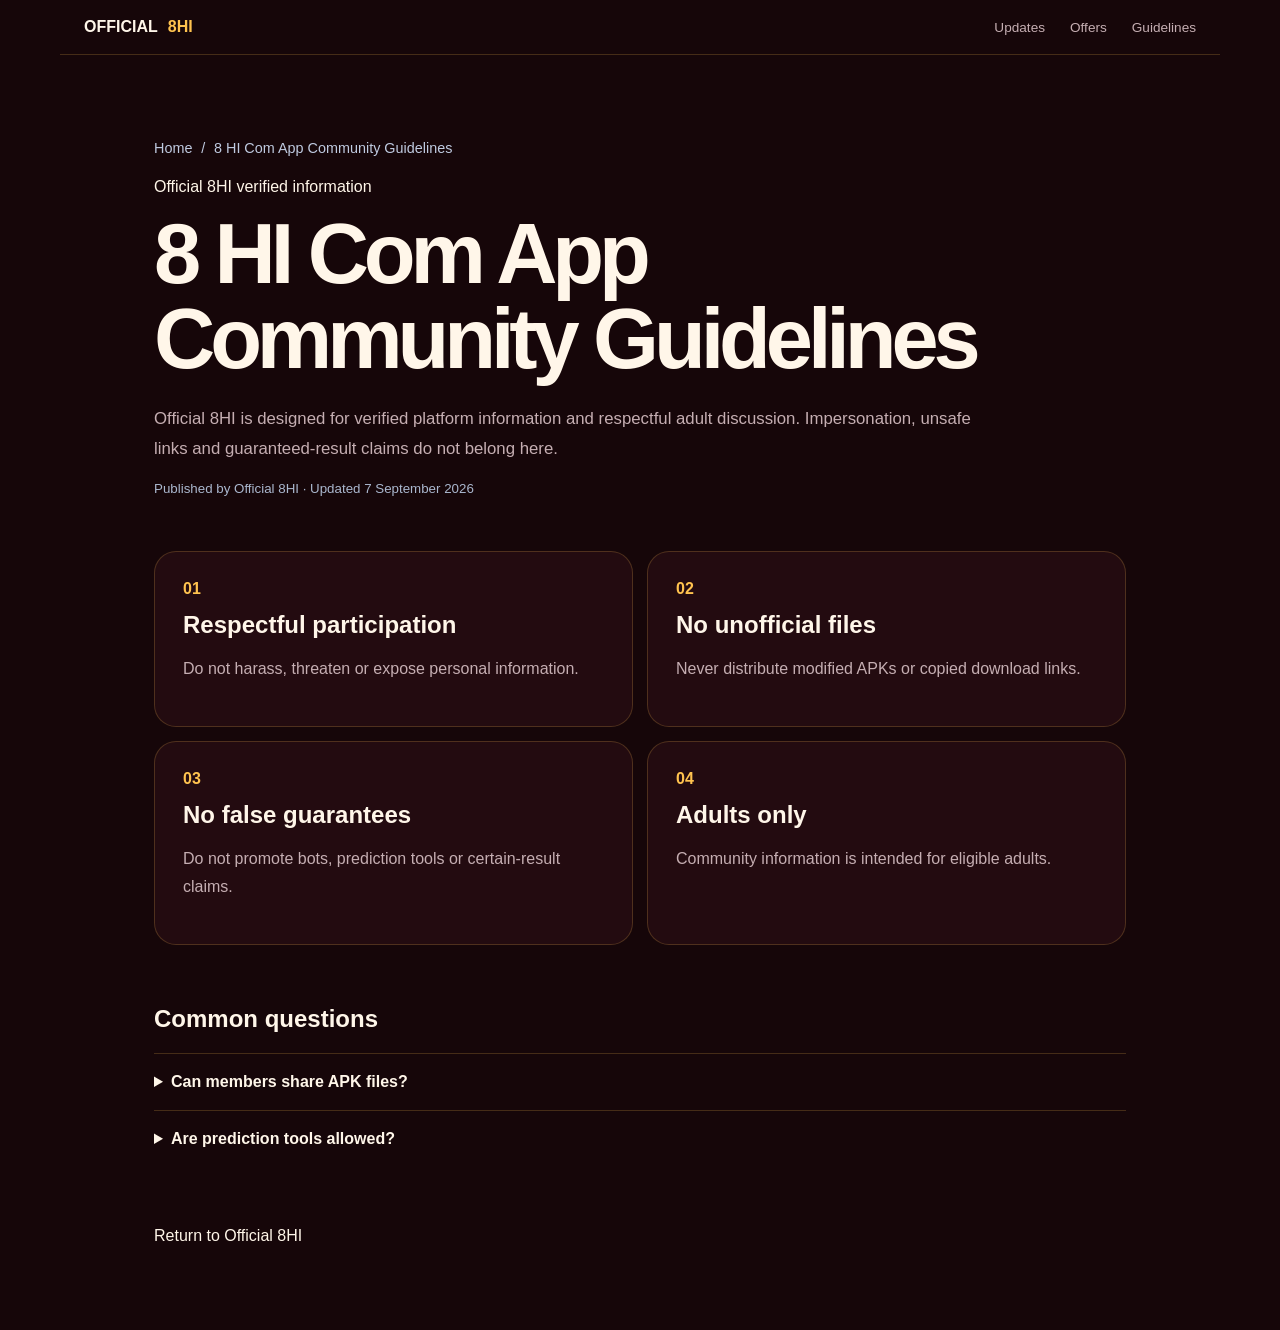
==== community-guidelines/index.html @ 54b08151 "Migrate 8HI site to GitHub Pages with live APK download" ====
<!DOCTYPE html><html lang="en-IN"><head><meta charSet="utf-8"/><meta name="viewport" content="width=device-width, initial-scale=1"/><link rel="stylesheet" href="/_next/static/css/index.CiIoMA8r.css" data-rsc-css-href="/_next/static/css/index.CiIoMA8r.css" data-precedence="vite-rsc/importer-resources"/><link rel="stylesheet" href="/_next/static/css/page.xhKDk1cl.css" data-rsc-css-href="/_next/static/css/page.xhKDk1cl.css" data-precedence="vite-rsc/importer-resources"/><link rel="stylesheet" href="/_next/static/css/Seo.BQ40Nzmg.css" data-rsc-css-href="/_next/static/css/Seo.BQ40Nzmg.css" data-precedence="vite-rsc/importer-resources"/><link rel="modulepreload" fetchPriority="low" href="/_next/static/chunks/index-CrFQhKd0.js"/><script src="/_next/static/chunks/rolldown-runtime-C60lm6uB.js" type="module" async=""></script><script src="/_next/static/chunks/framework-BgSIrAUN.js" type="module" async=""></script><link rel="modulepreload" href="/_next/static/chunks/layout-segment-context-BVbj2iGu.js" crossorigin=""/><script>Object.assign(((self[Symbol.for("vinext.navigationRuntime")]??={bootstrap:{routeManifest:null},functions:{}}).bootstrap.rsc??={rsc:[]}),{params:{"slug":"community-guidelines"},nav:{"pathname":"/community-guidelines","searchParams":[]}})</script><link rel="modulepreload" href="/_next/static/chunks/index-CrFQhKd0.js" />
</head><body><main><script type="application/ld+json">{"@context":"https://schema.org","@graph":[{"@type":"Organization","@id":"https://official8hi.com/#organization","name":"Official 8HI","url":"https://official8hi.com/","logo":{"@type":"ImageObject","url":"https://official8hi.com/icon-512.png"}},{"@type":"WebSite","@id":"https://official8hi.com/#website","name":"Official 8HI","url":"https://official8hi.com/","inLanguage":"en-IN","publisher":{"@id":"https://official8hi.com/#organization"}},{"@type":"WebPage","name":"8 HI Com App Community Guidelines","description":"Read the principles for accurate, respectful and responsible participation around the 8HI community.","url":"https://official8hi.com/community-guidelines","datePublished":"2026-08-31","dateModified":"2026-08-31","isPartOf":{"@id":"https://official8hi.com/#website"}},{"@type":"BreadcrumbList","itemListElement":[{"@type":"ListItem","position":1,"name":"Official 8HI","item":"https://official8hi.com/"},{"@type":"ListItem","position":2,"name":"8 HI Com App Community Guidelines","item":"https://official8hi.com/community-guidelines"}]},{"@type":"FAQPage","mainEntity":[{"@type":"Question","name":"Can members share APK files?","acceptedAnswer":{"@type":"Answer","text":"No. Link only to the official download centre."}},{"@type":"Question","name":"Are prediction tools allowed?","acceptedAnswer":{"@type":"Answer","text":"No claims of guaranteed outcomes are accepted."}}]}]}</script><header><a class="brand" href="/">OFFICIAL <b>8HI</b></a><nav><a href="/updates">Updates</a><a href="/offers">Offers</a><a href="/community-guidelines">Guidelines</a></nav></header><article class="subpage"><nav class="crumb"><a href="/">Home</a><span>/</span><span>8 HI Com App Community Guidelines</span></nav><p class="eyebrow">Official 8HI verified information</p><h1>8 HI Com App Community Guidelines</h1><p class="intro">Official 8HI is designed for verified platform information and respectful adult discussion. Impersonation, unsafe links and guaranteed-result claims do not belong here.</p><small class="updated">Published by Official 8HI · Updated 7 September 2026</small><div class="subgrid"><section><b>0<!-- -->1</b><h2>Respectful participation</h2><p>Do not harass, threaten or expose personal information.</p></section><section><b>0<!-- -->2</b><h2>No unofficial files</h2><p>Never distribute modified APKs or copied download links.</p></section><section><b>0<!-- -->3</b><h2>No false guarantees</h2><p>Do not promote bots, prediction tools or certain-result claims.</p></section><section><b>0<!-- -->4</b><h2>Adults only</h2><p>Community information is intended for eligible adults.</p></section></div><div class="faq"><h2>Common questions</h2><details><summary>Can members share APK files?</summary><p>No. Link only to the official download centre.</p></details><details><summary>Are prediction tools allowed?</summary><p>No claims of guaranteed outcomes are accepted.</p></details></div><a href="/">Return to Official 8HI</a></article></main><!--$--><!--/$--><div hidden=""><!--$--><div hidden=""><title>8 HI Com App Community Guidelines | Official 8HI</title><meta name="description" content="Read the principles for accurate, respectful and responsible participation around the 8HI community."><meta name="robots" content="index, follow"><meta name="googlebot" content="index, follow, max-image-preview:large, max-snippet:-1"><meta property="og:title" content="Official 8HI — Stay Close to 8HI"><meta property="og:description" content="Verified platform news and community information."><meta property="og:url" content="https://official8hi.com"><meta property="og:type" content="website"><meta property="og:locale" content="en_IN"><meta property="og:image" content="https://official8hi.com/og.png"><meta name="twitter:card" content="summary_large_image"><meta name="twitter:title" content="Official 8HI — Stay Close to 8HI"><meta name="twitter:description" content="Verified platform news and community information."><meta name="twitter:image" content="https://official8hi.com/og.png"><link rel="shortcut icon" href="/favicon.ico"><link rel="icon" href="/icon-48.png" type="image/png" sizes="48x48"><link rel="icon" href="/icon.png" type="image/png" sizes="96x96"><link rel="icon" href="/icon-192.png" type="image/png" sizes="192x192"><link rel="icon" href="/favicon.ico" type="image/x-icon" sizes="48x48"><link rel="apple-touch-icon" href="/icon-192.png" type="image/png" sizes="192x192"><link rel="manifest" href="/manifest.webmanifest"><link rel="canonical" href="https://official8hi.com/community-guidelines"></div><!--/$--></div><script type="module" src="/_next/static/chunks/index-CrFQhKd0.js" id="_R_" async=""></script><script>((self[Symbol.for("vinext.navigationRuntime")]??={bootstrap:{routeManifest:null},functions:{}}).bootstrap.rsc??={rsc:[]}).rsc.push("4:I[\"241712b84696\",[],\"Children\",1]\n")</script><script>((self[Symbol.for("vinext.navigationRuntime")]??={bootstrap:{routeManifest:null},functions:{}}).bootstrap.rsc??={rsc:[]}).rsc.push("5:I[\"c97c5256dee9\",[],\"GlobalErrorBoundary\",1]\n")</script><script>((self[Symbol.for("vinext.navigationRuntime")]??={bootstrap:{routeManifest:null},functions:{}}).bootstrap.rsc??={rsc:[]}).rsc.push("6:I[\"4fc9a72db2d4\",[],\"default\",1]\n")</script><script>((self[Symbol.for("vinext.navigationRuntime")]??={bootstrap:{routeManifest:null},functions:{}}).bootstrap.rsc??={rsc:[]}).rsc.push("7:I[\"c97c5256dee9\",[],\"ErrorBoundary\",1]\n")</script><script>((self[Symbol.for("vinext.navigationRuntime")]??={bootstrap:{routeManifest:null},functions:{}}).bootstrap.rsc??={rsc:[]}).rsc.push("8:I[\"fca0cf90f4e2\",[],\"LayoutSegmentProvider\",1]\n")</script><script>((self[Symbol.for("vinext.navigationRuntime")]??={bootstrap:{routeManifest:null},functions:{}}).bootstrap.rsc??={rsc:[]}).rsc.push("9:I[\"241712b84696\",[],\"Slot\",1]\n")</script><script>((self[Symbol.for("vinext.navigationRuntime")]??={bootstrap:{routeManifest:null},functions:{}}).bootstrap.rsc??={rsc:[]}).rsc.push("a:I[\"c97c5256dee9\",[],\"NotFoundBoundary\",1]\n")</script><script>((self[Symbol.for("vinext.navigationRuntime")]??={bootstrap:{routeManifest:null},functions:{}}).bootstrap.rsc??={rsc:[]}).rsc.push("b:I[\"fa878354c746\",[],\"AppRouterScrollTarget\",1]\n")</script><script>((self[Symbol.for("vinext.navigationRuntime")]??={bootstrap:{routeManifest:null},functions:{}}).bootstrap.rsc??={rsc:[]}).rsc.push("c:I[\"c97c5256dee9\",[],\"RedirectBoundary\",1]\n")</script><script>((self[Symbol.for("vinext.navigationRuntime")]??={bootstrap:{routeManifest:null},functions:{}}).bootstrap.rsc??={rsc:[]}).rsc.push("d:\"$Sreact.suspense\"\n")</script><script>((self[Symbol.for("vinext.navigationRuntime")]??={bootstrap:{routeManifest:null},functions:{}}).bootstrap.rsc??={rsc:[]}).rsc.push(":HL[\"/_next/static/css/index.CiIoMA8r.css\",\"style\"     ]\n")</script><script>((self[Symbol.for("vinext.navigationRuntime")]??={bootstrap:{routeManifest:null},functions:{}}).bootstrap.rsc??={rsc:[]}).rsc.push("0:{\"__route\":\"route:/community-guidelines\",\"__interceptionContext\":null,\"__layoutIds\":[\"layout:/\"],\"__rootLayout\":\"/\",\"__sourcePage\":\"/[slug]/page\",\"__vinext_streaming_metadata_body:route:/community-guidelines\":\"$L1\",\"__vinext_streaming_metadata_outlet:route:/community-guidelines\":\"$L2\",\"page:/community-guidelines\":\"$L3\",\"layout:/\":[[[[\"$\",\"link\",\"css:/_next/static/css/index.CiIoMA8r.css\",{\"rel\":\"stylesheet\",\"precedence\":\"vite-rsc/importer-resources\",\"href\":\"/_next/static/css/index.CiIoMA8r.css\",\"data-rsc-css-href\":\"/_next/static/css/index.CiIoMA8r.css\"}],\"$undefined\"],[\"$\",\"html\",null,{\"lang\":\"en-IN\",\"children\":[\"$\",\"body\",null,{\"children\":[\"$\",\"$L4\",null,{}]}]}]],null],\"route:/community-guidelines\":[[[\"$\",\"meta\",null,{\"charSet\":\"utf-8\"}],null,[[\"$\",\"meta\",\"0\",{\"name\":\"viewport\",\"content\":\"width=device-width, initial-scale=1\"}]]],[\"$\",\"$L5\",null,{\"fallback\":\"$6\",\"children\":[\"$\",\"$L7\",null,{\"fallback\":\"$6\",\"children\":[\"$\",\"$L8\",null,{\"providerId\":\"layout:/\",\"segmentMap\":{\"children\":[\"community-guidelines\"]},\"children\":[\"$\",\"$L9\",null,{\"id\":\"layout:/\",\"parallelSlots\":\"$undefined\",\"children\":[\"$\",\"$La\",null,{\"resetKey\":\"slug|community-guidelines|d\",\"fallback\":[\"$\",\"main\",null,{\"className\":\"subpage\",\"children\":[[\"$\",\"p\",null,{\"className\":\"eyebrow\",\"children\":\"404\"}],[\"$\",\"h1\",null,{\"children\":\"Notice not found\"}],[\"$\",\"p\",null,{\"className\":\"intro\",\"children\":\"This address is not part of the verified Official 8HI information desk.\"}],[\"$\",\"a\",null,{\"href\":\"/\",\"children\":\"Return to Official 8HI\"}]]}],\"children\":[\"$\",\"$La\",null,{\"resetKey\":\"[\\\"slug|community-guidelines|d\\\"]\",\"fallback\":[\"$\",\"main\",null,{\"className\":\"subpage\",\"children\":[[\"$\",\"p\",null,{\"className\":\"eyebrow\",\"children\":\"404\"}],[\"$\",\"h1\",null,{\"children\":\"Notice not found\"}],[\"$\",\"p\",null,{\"className\":\"intro\",\"children\":\"This address is not part of the verified Official 8HI information desk.\"}],[\"$\",\"a\",null,{\"href\":\"/\",\"children\":\"Return to Official 8HI\"}]]}],\"children\":[\"$\",\"$Lb\",null,{\"children\":[\"$\",\"$Lc\",null,{\"children\":[[\"$\",\"$L8\",null,{\"providerId\":\"page:/community-guidelines\",\"segmentMap\":{\"children\":[\"__PAGE__\"]},\"children\":[\"$\",\"$L9\",null,{\"id\":\"page:/community-guidelines\"}]}],[\"$\",\"$d\",null,{\"fallback\":null,\"children\":[\"$\",\"$L9\",null,{\"id\":\"__vinext_streaming_metadata_outlet:route:/community-guidelines\"}]}]]}]}]}]}]}]}]}]}],null,[\"$\",\"div\",null,{\"hidden\":true,\"children\":[\"$\",\"$d\",null,{\"fallback\":null,\"children\":[\"$\",\"$L9\",null,{\"id\":\"__vinext_streaming_metadata_body:route:/community-guidelines\"}]}]}]],\"__layoutFlags\":{\"layout:/\":\"s\"},\"__artifactCompatibility\":{\"schemaVersion\":1,\"graphVersion\":\"app-route-graph:c75e66a7605490d9\",\"deploymentVersion\":\"f76f2bc6-9877-46dc-8e37-2fa02116fa66\",\"appElementsSchemaVersion\":1,\"rscPayloadSchemaVersion\":1,\"rootBoundaryId\":\"/\",\"renderEpoch\":null},\"__renderObservation\":{\"schemaVersion\":1,\"output\":{\"kind\":\"app-rsc\",\"mountedSlotsFingerprint\":null,\"renderEpoch\":null,\"rootBoundaryId\":\"/\",\"routeId\":\"route:/community-guidelines\"},\"completeness\":\"partial\",\"boundaryOutcome\":{\"kind\":\"unknown\"},\"requestApis\":[{\"kind\":\"connection\",\"status\":\"unknown\"},{\"kind\":\"cookies\",\"status\":\"unknown\"},{\"kind\":\"draftMode\",\"status\":\"unknown\"},{\"kind\":\"headers\",\"status\":\"unknown\"},{\"kind\":\"params\",\"status\":\"observed\"},{\"kind\":\"searchParams\",\"status\":\"unknown\"}],\"dynamicFetches\":[],\"cacheTags\":[\"/community-guidelines\",\"_N_T_/[slug]/layout\",\"_N_T_/[slug]/page\",\"_N_T_/community-guidelines\",\"_N_T_/layout\"],\"pathTags\":[\"/community-guidelines\"],\"cacheability\":\"unknown\",\"downgrade\":{\"target\":\"freshRender\",\"reasons\":[{\"code\":\"CP_DOWNGRADE_CACHEABILITY_UNKNOWN\",\"target\":\"freshRender\"},{\"code\":\"CP_DOWNGRADE_INCOMPLETE_OBSERVATION\",\"completeness\":\"partial\",\"target\":\"freshRender\"},{\"code\":\"CP_DOWNGRADE_UNKNOWN_REQUEST_API\",\"requestApi\":\"connection\",\"target\":\"freshRender\"},{\"code\":\"CP_DOWNGRADE_UNKNOWN_REQUEST_API\",\"requestApi\":\"cookies\",\"target\":\"freshRender\"},{\"code\":\"CP_DOWNGRADE_UNKNOWN_REQUEST_API\",\"requestApi\":\"draftMode\",\"target\":\"freshRender\"},{\"code\":\"CP_DOWNGRADE_UNKNOWN_REQUEST_API\",\"requestApi\":\"headers\",\"target\":\"freshRender\"},{\"code\":\"CP_DOWNGRADE_PUBLIC_REQUEST_API\",\"requestApi\":\"params\",\"target\":\"publicVariant\"},{\"code\":\"CP_DOWNGRADE_UNKNOWN_REQUEST_API\",\"requestApi\":\"searchParams\",\"target\":\"freshRender\"}],\"fallback\":{\"kind\":\"breakerFallback\",\"code\":\"CP_PRIVATE_DYNAMIC_DOWNGRADE\",\"mode\":\"renderFresh\",\"scope\":\"affectedOutput\",\"fields\":{\"reasonCodes\":[\"CP_DOWNGRADE_CACHEABILITY_UNKNOWN\",\"CP_DOWNGRADE_INCOMPLETE_OBSERVATION\",\"CP_DOWNGRADE_UNKNOWN_REQUEST_API\",\"CP_DOWNGRADE_UNKNOWN_REQUEST_API\",\"CP_DOWNGRADE_UNKNOWN_REQUEST_API\",\"CP_DOWNGRADE_UNKNOWN_REQUEST_API\",\"CP_DOWNGRADE_PUBLIC_REQUEST_API\",\"CP_DOWNGRADE_UNKNOWN_REQUEST_API\"],\"target\":\"freshRender\"}},\"isPublicCacheCandidate\":false}}}\n")</script><script>((self[Symbol.for("vinext.navigationRuntime")]??={bootstrap:{routeManifest:null},functions:{}}).bootstrap.rsc??={rsc:[]}).rsc.push("e:T5f2,")</script><script>((self[Symbol.for("vinext.navigationRuntime")]??={bootstrap:{routeManifest:null},functions:{}}).bootstrap.rsc??={rsc:[]}).rsc.push("\u003ctitle\u003e8 HI Com App Community Guidelines | Official 8HI\u003c/title\u003e\u003cmeta name=\"description\" content=\"Read the principles for accurate, respectful and responsible participation around the 8HI community.\"\u003e\u003cmeta name=\"robots\" content=\"index, follow\"\u003e\u003cmeta name=\"googlebot\" content=\"index, follow, max-image-preview:large, max-snippet:-1\"\u003e\u003cmeta property=\"og:title\" content=\"Official 8HI — Stay Close to 8HI\"\u003e\u003cmeta property=\"og:description\" content=\"Verified platform news and community information.\"\u003e\u003cmeta property=\"og:url\" content=\"https://official8hi.com\"\u003e\u003cmeta property=\"og:type\" content=\"website\"\u003e\u003cmeta property=\"og:locale\" content=\"en_IN\"\u003e\u003cmeta property=\"og:image\" content=\"https://official8hi.com/og.png\"\u003e\u003cmeta name=\"twitter:card\" content=\"summary_large_image\"\u003e\u003cmeta name=\"twitter:title\" content=\"Official 8HI — Stay Close to 8HI\"\u003e\u003cmeta name=\"twitter:description\" content=\"Verified platform news and community information.\"\u003e\u003cmeta name=\"twitter:image\" content=\"https://official8hi.com/og.png\"\u003e\u003clink rel=\"shortcut icon\" href=\"/favicon.ico\"\u003e\u003clink rel=\"icon\" href=\"/icon-48.png\" type=\"image/png\" sizes=\"48x48\"\u003e\u003clink rel=\"icon\" href=\"/icon.png\" type=\"image/png\" sizes=\"96x96\"\u003e\u003clink rel=\"icon\" href=\"/icon-192.png\" type=\"image/png\" sizes=\"192x192\"\u003e\u003clink rel=\"icon\" href=\"/favicon.ico\" type=\"image/x-icon\" sizes=\"48x48\"\u003e\u003clink rel=\"apple-touch-icon\" href=\"/icon-192.png\" type=\"image/png\" sizes=\"192x192\"\u003e\u003clink rel=\"manifest\" href=\"/manifest.webmanifest\"\u003e\u003clink rel=\"canonical\" href=\"https://official8hi.com/community-guidelines\"\u003e")</script><script>((self[Symbol.for("vinext.navigationRuntime")]??={bootstrap:{routeManifest:null},functions:{}}).bootstrap.rsc??={rsc:[]}).rsc.push("1:[\"$\",\"div\",null,{\"hidden\":true,\"dangerouslySetInnerHTML\":{\"__html\":\"$e\"}}]\n")</script><script>((self[Symbol.for("vinext.navigationRuntime")]??={bootstrap:{routeManifest:null},functions:{}}).bootstrap.rsc??={rsc:[]}).rsc.push("2:null\n")</script><script>((self[Symbol.for("vinext.navigationRuntime")]??={bootstrap:{routeManifest:null},functions:{}}).bootstrap.rsc??={rsc:[]}).rsc.push(":HL[\"/_next/static/css/page.xhKDk1cl.css\",\"style\"     ]\n")</script><script>((self[Symbol.for("vinext.navigationRuntime")]??={bootstrap:{routeManifest:null},functions:{}}).bootstrap.rsc??={rsc:[]}).rsc.push(":HL[\"/_next/static/css/Seo.BQ40Nzmg.css\",\"style\"     ]\n")</script><script>((self[Symbol.for("vinext.navigationRuntime")]??={bootstrap:{routeManifest:null},functions:{}}).bootstrap.rsc??={rsc:[]}).rsc.push("3:[[[\"$\",\"link\",\"css:/_next/static/css/page.xhKDk1cl.css\",{\"rel\":\"stylesheet\",\"precedence\":\"vite-rsc/importer-resources\",\"href\":\"/_next/static/css/page.xhKDk1cl.css\",\"data-rsc-css-href\":\"/_next/static/css/page.xhKDk1cl.css\"}],[\"$\",\"link\",\"css:/_next/static/css/Seo.BQ40Nzmg.css\",{\"rel\":\"stylesheet\",\"precedence\":\"vite-rsc/importer-resources\",\"href\":\"/_next/static/css/Seo.BQ40Nzmg.css\",\"data-rsc-css-href\":\"/_next/static/css/Seo.BQ40Nzmg.css\"}],\"$undefined\"],\"$Lf\"]\n")</script><script>((self[Symbol.for("vinext.navigationRuntime")]??={bootstrap:{routeManifest:null},functions:{}}).bootstrap.rsc??={rsc:[]}).rsc.push("10:T571,")</script><script>((self[Symbol.for("vinext.navigationRuntime")]??={bootstrap:{routeManifest:null},functions:{}}).bootstrap.rsc??={rsc:[]}).rsc.push("{\"@context\":\"https://schema.org\",\"@graph\":[{\"@type\":\"Organization\",\"@id\":\"https://official8hi.com/#organization\",\"name\":\"Official 8HI\",\"url\":\"https://official8hi.com/\",\"logo\":{\"@type\":\"ImageObject\",\"url\":\"https://official8hi.com/icon-512.png\"}},{\"@type\":\"WebSite\",\"@id\":\"https://official8hi.com/#website\",\"name\":\"Official 8HI\",\"url\":\"https://official8hi.com/\",\"inLanguage\":\"en-IN\",\"publisher\":{\"@id\":\"https://official8hi.com/#organization\"}},{\"@type\":\"WebPage\",\"name\":\"8 HI Com App Community Guidelines\",\"description\":\"Read the principles for accurate, respectful and responsible participation around the 8HI community.\",\"url\":\"https://official8hi.com/community-guidelines\",\"datePublished\":\"2026-08-31\",\"dateModified\":\"2026-08-31\",\"isPartOf\":{\"@id\":\"https://official8hi.com/#website\"}},{\"@type\":\"BreadcrumbList\",\"itemListElement\":[{\"@type\":\"ListItem\",\"position\":1,\"name\":\"Official 8HI\",\"item\":\"https://official8hi.com/\"},{\"@type\":\"ListItem\",\"position\":2,\"name\":\"8 HI Com App Community Guidelines\",\"item\":\"https://official8hi.com/community-guidelines\"}]},{\"@type\":\"FAQPage\",\"mainEntity\":[{\"@type\":\"Question\",\"name\":\"Can members share APK files?\",\"acceptedAnswer\":{\"@type\":\"Answer\",\"text\":\"No. Link only to the official download centre.\"}},{\"")</script><script>((self[Symbol.for("vinext.navigationRuntime")]??={bootstrap:{routeManifest:null},functions:{}}).bootstrap.rsc??={rsc:[]}).rsc.push("@type\":\"Question\",\"name\":\"Are prediction tools allowed?\",\"acceptedAnswer\":{\"@type\":\"Answer\",\"text\":\"No claims of guaranteed outcomes are accepted.\"}}]}]}")</script><script>((self[Symbol.for("vinext.navigationRuntime")]??={bootstrap:{routeManifest:null},functions:{}}).bootstrap.rsc??={rsc:[]}).rsc.push("f:[\"$\",\"main\",null,{\"children\":[[[[\"$\",\"link\",\"css:/_next/static/css/Seo.BQ40Nzmg.css\",{\"rel\":\"stylesheet\",\"precedence\":\"vite-rsc/importer-resources\",\"href\":\"/_next/static/css/Seo.BQ40Nzmg.css\",\"data-rsc-css-href\":\"/_next/static/css/Seo.BQ40Nzmg.css\"}],\"$undefined\"],[\"$\",\"script\",null,{\"type\":\"application/ld+json\",\"dangerouslySetInnerHTML\":{\"__html\":\"$10\"}}]],[\"$\",\"header\",null,{\"children\":[[\"$\",\"a\",null,{\"className\":\"brand\",\"href\":\"/\",\"children\":[\"OFFICIAL \",[\"$\",\"b\",null,{\"children\":\"8HI\"}]]}],[\"$\",\"nav\",null,{\"children\":[[\"$\",\"a\",null,{\"href\":\"/updates\",\"children\":\"Updates\"}],[\"$\",\"a\",null,{\"href\":\"/offers\",\"children\":\"Offers\"}],[\"$\",\"a\",null,{\"href\":\"/community-guidelines\",\"children\":\"Guidelines\"}]]}]]}],[\"$\",\"article\",null,{\"className\":\"subpage\",\"children\":[[\"$\",\"nav\",null,{\"className\":\"crumb\",\"children\":[[\"$\",\"a\",null,{\"href\":\"/\",\"children\":\"Home\"}],[\"$\",\"span\",null,{\"children\":\"/\"}],[\"$\",\"span\",null,{\"children\":\"8 HI Com App Community Guidelines\"}]]}],[\"$\",\"p\",null,{\"className\":\"eyebrow\",\"children\":\"Official 8HI verified information\"}],[\"$\",\"h1\",null,{\"children\":\"8 HI Com App Community Guidelines\"}],[\"$\",\"p\",null,{\"className\":\"intro\",\"children\":\"Official 8HI is designed for verified platform information and respectful adult discussion. Impersonation, unsafe links and guaranteed-result claims do not belong here.\"}],[\"$\",\"small\",null,{\"className\":\"updated\",\"children\":\"Published by Official 8HI · Updated 7 September 2026\"}],[\"$\",\"div\",null,{\"className\":\"subgrid\",\"children\":[[\"$\",\"section\",\"Respectful participation\",{\"children\":[[\"$\",\"b\",null,{\"children\":[\"0\",1]}],[\"$\",\"h2\",null,{\"children\":\"Respectful participation\"}],[\"$\",\"p\",null,{\"children\":\"Do not harass, threaten or expose personal information.\"}]]}],[\"$\",\"section\",\"No unofficial files\",{\"children\":[[\"$\",\"b\",null,{\"children\":[\"0\",2]}],[\"$\",\"h2\",null,{\"children\":\"No unofficial files\"}],[\"$\",\"p\",null,{\"children\":\"Never distribute modified APKs or copied download links.\"}]]}],[\"$\",\"section\",\"No false guarantees\",{\"children\":[[\"$\",\"b\",null,{\"children\":[\"0\",3]}],[\"$\",\"h2\",null,{\"children\":\"No false guarantees\"}],[\"$\",\"p\",null,{\"children\":\"Do not promote bots, prediction tools or certain-result claims.\"}]]}],[\"$\",\"section\",\"Adults only\",{\"children\":[[\"$\",\"b\",null,{\"children\":[\"0\",4]}],[\"$\",\"h2\",null,{\"children\":\"Adults only\"}],[\"$\",\"p\",null,{\"children\":\"Community information is intended for eligible adults.\"}]]}]]}],[\"$\",\"div\",null,{\"className\":\"faq\",\"children\":[[\"$\",\"h2\",null,{\"children\":\"Common questions\"}],[[\"$\",\"details\",\"Can members share APK files?\",{\"children\":[[\"$\",\"summary\",null,{\"children\":\"Can members share APK files?\"}],\"$L11\"]}],\"$L12\"]]}],\"$L13\"]}]]}]\n")</script><script>((self[Symbol.for("vinext.navigationRuntime")]??={bootstrap:{routeManifest:null},functions:{}}).bootstrap.rsc??={rsc:[]}).rsc.push("11:[\"$\",\"p\",null,{\"children\":\"No. Link only to the official download centre.\"}]\n")</script><script>((self[Symbol.for("vinext.navigationRuntime")]??={bootstrap:{routeManifest:null},functions:{}}).bootstrap.rsc??={rsc:[]}).rsc.push("12:[\"$\",\"details\",\"Are prediction tools allowed?\",{\"children\":[[\"$\",\"summary\",null,{\"children\":\"Are prediction tools allowed?\"}],[\"$\",\"p\",null,{\"children\":\"No claims of guaranteed outcomes are accepted.\"}]]}]\n")</script><script>((self[Symbol.for("vinext.navigationRuntime")]??={bootstrap:{routeManifest:null},functions:{}}).bootstrap.rsc??={rsc:[]}).rsc.push("13:[\"$\",\"a\",null,{\"href\":\"/\",\"children\":\"Return to Official 8HI\"}]\n")</script><script>Object.assign(((self[Symbol.for("vinext.navigationRuntime")]??={bootstrap:{routeManifest:null},functions:{}}).bootstrap.rsc??={rsc:[]}),{"initialCacheKind":"static"});((self[Symbol.for("vinext.navigationRuntime")]??={bootstrap:{routeManifest:null},functions:{}}).bootstrap.rsc??={rsc:[]}).done=true</script><script src="/download-ready.js" defer></script></body></html>
---- _next/static/css/index.CiIoMA8r.css ----
:root{--bg:#160609;--card:#230b10;--gold:#ffc34f;--text:#fff6e9;--muted:#c5aeb2;--line:#ffc34f33}*{box-sizing:border-box}html{scroll-behavior:smooth}body{background:var(--bg);color:var(--text);margin:0;font-family:Arial,sans-serif}a{color:inherit;text-decoration:none}header{border-bottom:1px solid var(--line);justify-content:space-between;align-items:center;max-width:1160px;margin:auto;padding:18px 24px;display:flex}.brand{align-items:center;gap:10px;font-weight:900;display:flex}.brand b,.hero p,.club>p{color:var(--gold)}nav{color:var(--muted);gap:25px;font-size:.85rem;display:flex}.hero{grid-template-columns:1fr .82fr;align-items:center;max-width:1160px;min-height:670px;margin:auto;padding:65px 24px;display:grid}.hero p,.club>p{letter-spacing:.16em;font-size:.72rem;font-weight:900}.hero h1{letter-spacing:-.07em;margin:10px 0 0;font-size:clamp(4rem,8vw,7.5rem);line-height:.9}.hero h1 span{color:var(--gold)}.hero h2{color:var(--muted);margin:22px 0 34px;font-size:1.2rem}.hero>div>a{background:var(--gold);color:#2a0a05;border-radius:999px;padding:14px 21px;font-weight:900;display:inline-flex}.hero img{border:1px solid var(--line);border-radius:35% 65% 55% 45%;width:100%;height:auto;box-shadow:0 35px 80px #090203}.updates{grid-template-columns:repeat(3,1fr);gap:14px;max-width:1120px;margin:auto;padding:60px 24px;display:grid}.updates>div{border:1px solid var(--line);background:var(--card);border-radius:24px;padding:30px}.updates small{color:var(--gold);letter-spacing:.12em}.updates strong{margin:15px 0;font-size:1.7rem;display:block}.updates p,.club span{color:var(--muted);line-height:1.65}.updates a{color:var(--gold);font-size:.8rem;font-weight:800}.club{max-width:1120px;margin:auto;padding:90px 24px}.club h2{letter-spacing:-.05em;max-width:700px;margin:10px 0 35px;font-size:clamp(2.4rem,5vw,4rem)}.club>div{grid-template-columns:repeat(3,1fr);gap:14px;display:grid}.club article{border-top:1px solid var(--line);padding:26px}.club b{color:var(--gold)}footer{border-top:1px solid var(--line);color:#a58f93;flex-wrap:wrap;justify-content:center;gap:24px;padding:32px;font-size:.78rem;display:flex}@media (max-width:720px){body{padding-bottom:72px}header{padding:12px 16px}header nav{z-index:10;border:1px solid var(--line);background:#160609f2;border-radius:16px;justify-content:space-around;padding:14px;position:fixed;bottom:8px;left:10px;right:10px}.hero{text-align:center;grid-template-columns:1fr;min-height:auto;padding:55px 18px}.hero h1{font-size:4rem}.hero img{margin-top:45px}.updates,.club>div{grid-template-columns:1fr}.updates,.club{padding:60px 18px}}
---- _next/static/css/page.xhKDk1cl.css ----
.subpage{max-width:1020px;margin:auto;padding:85px 24px}.subpage h1{letter-spacing:-.06em;max-width:880px;margin:12px 0 22px;font-size:clamp(3rem,7vw,5.3rem);line-height:1}.subpage>.intro{max-width:820px;color:var(--muted);font-size:1.05rem;line-height:1.8}.subgrid{grid-template-columns:1fr 1fr;gap:14px;margin:55px 0;display:grid}.subgrid section{border:1px solid var(--line);background:var(--card);border-radius:22px;padding:28px}.subgrid b{color:var(--gold)}.subgrid h2{margin:13px 0 9px}.subgrid p,.faq p{color:var(--muted);line-height:1.7}.faq{margin:60px 0}.faq details{border-top:1px solid var(--line);padding:19px 0}.faq summary{cursor:pointer;font-weight:800}@media (max-width:720px){.subpage{padding:55px 18px}.subpage h1{font-size:3rem}.subgrid{grid-template-columns:1fr}}
---- _next/static/css/Seo.BQ40Nzmg.css ----
.crumb{color:#bfcae0;flex-wrap:wrap;align-items:center;gap:.55rem;margin:0 0 1.4rem;font-size:.9rem;display:flex}.crumb a{color:inherit}.updated{color:#aab7ce;margin:1rem 0 2rem;display:block}:is(a:focus-visible,summary:focus-visible){outline-offset:4px;outline:3px solid #efbd45}
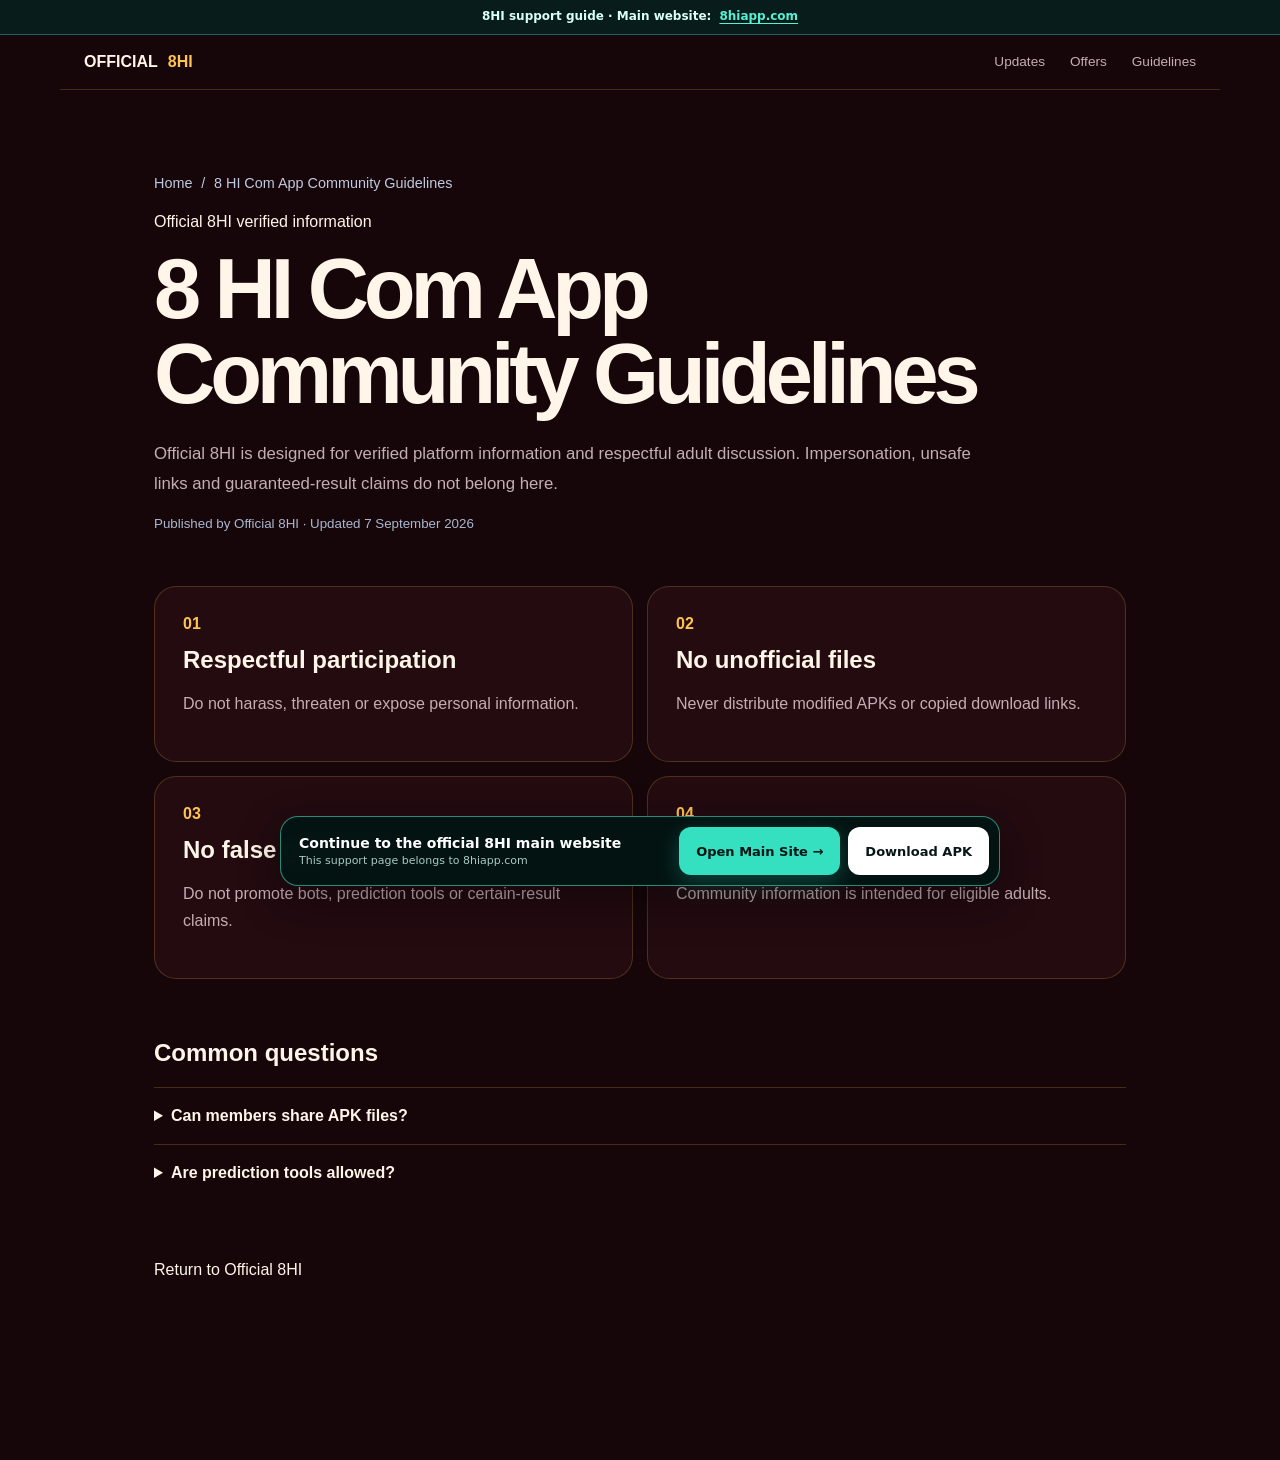
==== commit 3788b7af: "Add clear mobile navigation to main site" ====
--- a/community-guidelines/index.html
+++ b/community-guidelines/index.html
@@ -1,2 +1,2 @@
 <!DOCTYPE html><html lang="en-IN"><head><meta charSet="utf-8"/><meta name="viewport" content="width=device-width, initial-scale=1"/><link rel="stylesheet" href="/_next/static/css/index.CiIoMA8r.css" data-rsc-css-href="/_next/static/css/index.CiIoMA8r.css" data-precedence="vite-rsc/importer-resources"/><link rel="stylesheet" href="/_next/static/css/page.xhKDk1cl.css" data-rsc-css-href="/_next/static/css/page.xhKDk1cl.css" data-precedence="vite-rsc/importer-resources"/><link rel="stylesheet" href="/_next/static/css/Seo.BQ40Nzmg.css" data-rsc-css-href="/_next/static/css/Seo.BQ40Nzmg.css" data-precedence="vite-rsc/importer-resources"/><link rel="modulepreload" fetchPriority="low" href="/_next/static/chunks/index-CrFQhKd0.js"/><script src="/_next/static/chunks/rolldown-runtime-C60lm6uB.js" type="module" async=""></script><script src="/_next/static/chunks/framework-BgSIrAUN.js" type="module" async=""></script><link rel="modulepreload" href="/_next/static/chunks/layout-segment-context-BVbj2iGu.js" crossorigin=""/><script>Object.assign(((self[Symbol.for("vinext.navigationRuntime")]??={bootstrap:{routeManifest:null},functions:{}}).bootstrap.rsc??={rsc:[]}),{params:{"slug":"community-guidelines"},nav:{"pathname":"/community-guidelines","searchParams":[]}})</script><link rel="modulepreload" href="/_next/static/chunks/index-CrFQhKd0.js" />
-</head><body><main><script type="application/ld+json">{"@context":"https://schema.org","@graph":[{"@type":"Organization","@id":"https://official8hi.com/#organization","name":"Official 8HI","url":"https://official8hi.com/","logo":{"@type":"ImageObject","url":"https://official8hi.com/icon-512.png"}},{"@type":"WebSite","@id":"https://official8hi.com/#website","name":"Official 8HI","url":"https://official8hi.com/","inLanguage":"en-IN","publisher":{"@id":"https://official8hi.com/#organization"}},{"@type":"WebPage","name":"8 HI Com App Community Guidelines","description":"Read the principles for accurate, respectful and responsible participation around the 8HI community.","url":"https://official8hi.com/community-guidelines","datePublished":"2026-08-31","dateModified":"2026-08-31","isPartOf":{"@id":"https://official8hi.com/#website"}},{"@type":"BreadcrumbList","itemListElement":[{"@type":"ListItem","position":1,"name":"Official 8HI","item":"https://official8hi.com/"},{"@type":"ListItem","position":2,"name":"8 HI Com App Community Guidelines","item":"https://official8hi.com/community-guidelines"}]},{"@type":"FAQPage","mainEntity":[{"@type":"Question","name":"Can members share APK files?","acceptedAnswer":{"@type":"Answer","text":"No. Link only to the official download centre."}},{"@type":"Question","name":"Are prediction tools allowed?","acceptedAnswer":{"@type":"Answer","text":"No claims of guaranteed outcomes are accepted."}}]}]}</script><header><a class="brand" href="/">OFFICIAL <b>8HI</b></a><nav><a href="/updates">Updates</a><a href="/offers">Offers</a><a href="/community-guidelines">Guidelines</a></nav></header><article class="subpage"><nav class="crumb"><a href="/">Home</a><span>/</span><span>8 HI Com App Community Guidelines</span></nav><p class="eyebrow">Official 8HI verified information</p><h1>8 HI Com App Community Guidelines</h1><p class="intro">Official 8HI is designed for verified platform information and respectful adult discussion. Impersonation, unsafe links and guaranteed-result claims do not belong here.</p><small class="updated">Published by Official 8HI · Updated 7 September 2026</small><div class="subgrid"><section><b>0<!-- -->1</b><h2>Respectful participation</h2><p>Do not harass, threaten or expose personal information.</p></section><section><b>0<!-- -->2</b><h2>No unofficial files</h2><p>Never distribute modified APKs or copied download links.</p></section><section><b>0<!-- -->3</b><h2>No false guarantees</h2><p>Do not promote bots, prediction tools or certain-result claims.</p></section><section><b>0<!-- -->4</b><h2>Adults only</h2><p>Community information is intended for eligible adults.</p></section></div><div class="faq"><h2>Common questions</h2><details><summary>Can members share APK files?</summary><p>No. Link only to the official download centre.</p></details><details><summary>Are prediction tools allowed?</summary><p>No claims of guaranteed outcomes are accepted.</p></details></div><a href="/">Return to Official 8HI</a></article></main><!--$--><!--/$--><div hidden=""><!--$--><div hidden=""><title>8 HI Com App Community Guidelines | Official 8HI</title><meta name="description" content="Read the principles for accurate, respectful and responsible participation around the 8HI community."><meta name="robots" content="index, follow"><meta name="googlebot" content="index, follow, max-image-preview:large, max-snippet:-1"><meta property="og:title" content="Official 8HI — Stay Close to 8HI"><meta property="og:description" content="Verified platform news and community information."><meta property="og:url" content="https://official8hi.com"><meta property="og:type" content="website"><meta property="og:locale" content="en_IN"><meta property="og:image" content="https://official8hi.com/og.png"><meta name="twitter:card" content="summary_large_image"><meta name="twitter:title" content="Official 8HI — Stay Close to 8HI"><meta name="twitter:description" content="Verified platform news and community information."><meta name="twitter:image" content="https://official8hi.com/og.png"><link rel="shortcut icon" href="/favicon.ico"><link rel="icon" href="/icon-48.png" type="image/png" sizes="48x48"><link rel="icon" href="/icon.png" type="image/png" sizes="96x96"><link rel="icon" href="/icon-192.png" type="image/png" sizes="192x192"><link rel="icon" href="/favicon.ico" type="image/x-icon" sizes="48x48"><link rel="apple-touch-icon" href="/icon-192.png" type="image/png" sizes="192x192"><link rel="manifest" href="/manifest.webmanifest"><link rel="canonical" href="https://official8hi.com/community-guidelines"></div><!--/$--></div><script type="module" src="/_next/static/chunks/index-CrFQhKd0.js" id="_R_" async=""></script><script>((self[Symbol.for("vinext.navigationRuntime")]??={bootstrap:{routeManifest:null},functions:{}}).bootstrap.rsc??={rsc:[]}).rsc.push("4:I[\"241712b84696\",[],\"Children\",1]\n")</script><script>((self[Symbol.for("vinext.navigationRuntime")]??={bootstrap:{routeManifest:null},functions:{}}).bootstrap.rsc??={rsc:[]}).rsc.push("5:I[\"c97c5256dee9\",[],\"GlobalErrorBoundary\",1]\n")</script><script>((self[Symbol.for("vinext.navigationRuntime")]??={bootstrap:{routeManifest:null},functions:{}}).bootstrap.rsc??={rsc:[]}).rsc.push("6:I[\"4fc9a72db2d4\",[],\"default\",1]\n")</script><script>((self[Symbol.for("vinext.navigationRuntime")]??={bootstrap:{routeManifest:null},functions:{}}).bootstrap.rsc??={rsc:[]}).rsc.push("7:I[\"c97c5256dee9\",[],\"ErrorBoundary\",1]\n")</script><script>((self[Symbol.for("vinext.navigationRuntime")]??={bootstrap:{routeManifest:null},functions:{}}).bootstrap.rsc??={rsc:[]}).rsc.push("8:I[\"fca0cf90f4e2\",[],\"LayoutSegmentProvider\",1]\n")</script><script>((self[Symbol.for("vinext.navigationRuntime")]??={bootstrap:{routeManifest:null},functions:{}}).bootstrap.rsc??={rsc:[]}).rsc.push("9:I[\"241712b84696\",[],\"Slot\",1]\n")</script><script>((self[Symbol.for("vinext.navigationRuntime")]??={bootstrap:{routeManifest:null},functions:{}}).bootstrap.rsc??={rsc:[]}).rsc.push("a:I[\"c97c5256dee9\",[],\"NotFoundBoundary\",1]\n")</script><script>((self[Symbol.for("vinext.navigationRuntime")]??={bootstrap:{routeManifest:null},functions:{}}).bootstrap.rsc??={rsc:[]}).rsc.push("b:I[\"fa878354c746\",[],\"AppRouterScrollTarget\",1]\n")</script><script>((self[Symbol.for("vinext.navigationRuntime")]??={bootstrap:{routeManifest:null},functions:{}}).bootstrap.rsc??={rsc:[]}).rsc.push("c:I[\"c97c5256dee9\",[],\"RedirectBoundary\",1]\n")</script><script>((self[Symbol.for("vinext.navigationRuntime")]??={bootstrap:{routeManifest:null},functions:{}}).bootstrap.rsc??={rsc:[]}).rsc.push("d:\"$Sreact.suspense\"\n")</script><script>((self[Symbol.for("vinext.navigationRuntime")]??={bootstrap:{routeManifest:null},functions:{}}).bootstrap.rsc??={rsc:[]}).rsc.push(":HL[\"/_next/static/css/index.CiIoMA8r.css\",\"style\"     ]\n")</script><script>((self[Symbol.for("vinext.navigationRuntime")]??={bootstrap:{routeManifest:null},functions:{}}).bootstrap.rsc??={rsc:[]}).rsc.push("0:{\"__route\":\"route:/community-guidelines\",\"__interceptionContext\":null,\"__layoutIds\":[\"layout:/\"],\"__rootLayout\":\"/\",\"__sourcePage\":\"/[slug]/page\",\"__vinext_streaming_metadata_body:route:/community-guidelines\":\"$L1\",\"__vinext_streaming_metadata_outlet:route:/community-guidelines\":\"$L2\",\"page:/community-guidelines\":\"$L3\",\"layout:/\":[[[[\"$\",\"link\",\"css:/_next/static/css/index.CiIoMA8r.css\",{\"rel\":\"stylesheet\",\"precedence\":\"vite-rsc/importer-resources\",\"href\":\"/_next/static/css/index.CiIoMA8r.css\",\"data-rsc-css-href\":\"/_next/static/css/index.CiIoMA8r.css\"}],\"$undefined\"],[\"$\",\"html\",null,{\"lang\":\"en-IN\",\"children\":[\"$\",\"body\",null,{\"children\":[\"$\",\"$L4\",null,{}]}]}]],null],\"route:/community-guidelines\":[[[\"$\",\"meta\",null,{\"charSet\":\"utf-8\"}],null,[[\"$\",\"meta\",\"0\",{\"name\":\"viewport\",\"content\":\"width=device-width, initial-scale=1\"}]]],[\"$\",\"$L5\",null,{\"fallback\":\"$6\",\"children\":[\"$\",\"$L7\",null,{\"fallback\":\"$6\",\"children\":[\"$\",\"$L8\",null,{\"providerId\":\"layout:/\",\"segmentMap\":{\"children\":[\"community-guidelines\"]},\"children\":[\"$\",\"$L9\",null,{\"id\":\"layout:/\",\"parallelSlots\":\"$undefined\",\"children\":[\"$\",\"$La\",null,{\"resetKey\":\"slug|community-guidelines|d\",\"fallback\":[\"$\",\"main\",null,{\"className\":\"subpage\",\"children\":[[\"$\",\"p\",null,{\"className\":\"eyebrow\",\"children\":\"404\"}],[\"$\",\"h1\",null,{\"children\":\"Notice not found\"}],[\"$\",\"p\",null,{\"className\":\"intro\",\"children\":\"This address is not part of the verified Official 8HI information desk.\"}],[\"$\",\"a\",null,{\"href\":\"/\",\"children\":\"Return to Official 8HI\"}]]}],\"children\":[\"$\",\"$La\",null,{\"resetKey\":\"[\\\"slug|community-guidelines|d\\\"]\",\"fallback\":[\"$\",\"main\",null,{\"className\":\"subpage\",\"children\":[[\"$\",\"p\",null,{\"className\":\"eyebrow\",\"children\":\"404\"}],[\"$\",\"h1\",null,{\"children\":\"Notice not found\"}],[\"$\",\"p\",null,{\"className\":\"intro\",\"children\":\"This address is not part of the verified Official 8HI information desk.\"}],[\"$\",\"a\",null,{\"href\":\"/\",\"children\":\"Return to Official 8HI\"}]]}],\"children\":[\"$\",\"$Lb\",null,{\"children\":[\"$\",\"$Lc\",null,{\"children\":[[\"$\",\"$L8\",null,{\"providerId\":\"page:/community-guidelines\",\"segmentMap\":{\"children\":[\"__PAGE__\"]},\"children\":[\"$\",\"$L9\",null,{\"id\":\"page:/community-guidelines\"}]}],[\"$\",\"$d\",null,{\"fallback\":null,\"children\":[\"$\",\"$L9\",null,{\"id\":\"__vinext_streaming_metadata_outlet:route:/community-guidelines\"}]}]]}]}]}]}]}]}]}]}],null,[\"$\",\"div\",null,{\"hidden\":true,\"children\":[\"$\",\"$d\",null,{\"fallback\":null,\"children\":[\"$\",\"$L9\",null,{\"id\":\"__vinext_streaming_metadata_body:route:/community-guidelines\"}]}]}]],\"__layoutFlags\":{\"layout:/\":\"s\"},\"__artifactCompatibility\":{\"schemaVersion\":1,\"graphVersion\":\"app-route-graph:c75e66a7605490d9\",\"deploymentVersion\":\"f76f2bc6-9877-46dc-8e37-2fa02116fa66\",\"appElementsSchemaVersion\":1,\"rscPayloadSchemaVersion\":1,\"rootBoundaryId\":\"/\",\"renderEpoch\":null},\"__renderObservation\":{\"schemaVersion\":1,\"output\":{\"kind\":\"app-rsc\",\"mountedSlotsFingerprint\":null,\"renderEpoch\":null,\"rootBoundaryId\":\"/\",\"routeId\":\"route:/community-guidelines\"},\"completeness\":\"partial\",\"boundaryOutcome\":{\"kind\":\"unknown\"},\"requestApis\":[{\"kind\":\"connection\",\"status\":\"unknown\"},{\"kind\":\"cookies\",\"status\":\"unknown\"},{\"kind\":\"draftMode\",\"status\":\"unknown\"},{\"kind\":\"headers\",\"status\":\"unknown\"},{\"kind\":\"params\",\"status\":\"observed\"},{\"kind\":\"searchParams\",\"status\":\"unknown\"}],\"dynamicFetches\":[],\"cacheTags\":[\"/community-guidelines\",\"_N_T_/[slug]/layout\",\"_N_T_/[slug]/page\",\"_N_T_/community-guidelines\",\"_N_T_/layout\"],\"pathTags\":[\"/community-guidelines\"],\"cacheability\":\"unknown\",\"downgrade\":{\"target\":\"freshRender\",\"reasons\":[{\"code\":\"CP_DOWNGRADE_CACHEABILITY_UNKNOWN\",\"target\":\"freshRender\"},{\"code\":\"CP_DOWNGRADE_INCOMPLETE_OBSERVATION\",\"completeness\":\"partial\",\"target\":\"freshRender\"},{\"code\":\"CP_DOWNGRADE_UNKNOWN_REQUEST_API\",\"requestApi\":\"connection\",\"target\":\"freshRender\"},{\"code\":\"CP_DOWNGRADE_UNKNOWN_REQUEST_API\",\"requestApi\":\"cookies\",\"target\":\"freshRender\"},{\"code\":\"CP_DOWNGRADE_UNKNOWN_REQUEST_API\",\"requestApi\":\"draftMode\",\"target\":\"freshRender\"},{\"code\":\"CP_DOWNGRADE_UNKNOWN_REQUEST_API\",\"requestApi\":\"headers\",\"target\":\"freshRender\"},{\"code\":\"CP_DOWNGRADE_PUBLIC_REQUEST_API\",\"requestApi\":\"params\",\"target\":\"publicVariant\"},{\"code\":\"CP_DOWNGRADE_UNKNOWN_REQUEST_API\",\"requestApi\":\"searchParams\",\"target\":\"freshRender\"}],\"fallback\":{\"kind\":\"breakerFallback\",\"code\":\"CP_PRIVATE_DYNAMIC_DOWNGRADE\",\"mode\":\"renderFresh\",\"scope\":\"affectedOutput\",\"fields\":{\"reasonCodes\":[\"CP_DOWNGRADE_CACHEABILITY_UNKNOWN\",\"CP_DOWNGRADE_INCOMPLETE_OBSERVATION\",\"CP_DOWNGRADE_UNKNOWN_REQUEST_API\",\"CP_DOWNGRADE_UNKNOWN_REQUEST_API\",\"CP_DOWNGRADE_UNKNOWN_REQUEST_API\",\"CP_DOWNGRADE_UNKNOWN_REQUEST_API\",\"CP_DOWNGRADE_PUBLIC_REQUEST_API\",\"CP_DOWNGRADE_UNKNOWN_REQUEST_API\"],\"target\":\"freshRender\"}},\"isPublicCacheCandidate\":false}}}\n")</script><script>((self[Symbol.for("vinext.navigationRuntime")]??={bootstrap:{routeManifest:null},functions:{}}).bootstrap.rsc??={rsc:[]}).rsc.push("e:T5f2,")</script><script>((self[Symbol.for("vinext.navigationRuntime")]??={bootstrap:{routeManifest:null},functions:{}}).bootstrap.rsc??={rsc:[]}).rsc.push("\u003ctitle\u003e8 HI Com App Community Guidelines | Official 8HI\u003c/title\u003e\u003cmeta name=\"description\" content=\"Read the principles for accurate, respectful and responsible participation around the 8HI community.\"\u003e\u003cmeta name=\"robots\" content=\"index, follow\"\u003e\u003cmeta name=\"googlebot\" content=\"index, follow, max-image-preview:large, max-snippet:-1\"\u003e\u003cmeta property=\"og:title\" content=\"Official 8HI — Stay Close to 8HI\"\u003e\u003cmeta property=\"og:description\" content=\"Verified platform news and community information.\"\u003e\u003cmeta property=\"og:url\" content=\"https://official8hi.com\"\u003e\u003cmeta property=\"og:type\" content=\"website\"\u003e\u003cmeta property=\"og:locale\" content=\"en_IN\"\u003e\u003cmeta property=\"og:image\" content=\"https://official8hi.com/og.png\"\u003e\u003cmeta name=\"twitter:card\" content=\"summary_large_image\"\u003e\u003cmeta name=\"twitter:title\" content=\"Official 8HI — Stay Close to 8HI\"\u003e\u003cmeta name=\"twitter:description\" content=\"Verified platform news and community information.\"\u003e\u003cmeta name=\"twitter:image\" content=\"https://official8hi.com/og.png\"\u003e\u003clink rel=\"shortcut icon\" href=\"/favicon.ico\"\u003e\u003clink rel=\"icon\" href=\"/icon-48.png\" type=\"image/png\" sizes=\"48x48\"\u003e\u003clink rel=\"icon\" href=\"/icon.png\" type=\"image/png\" sizes=\"96x96\"\u003e\u003clink rel=\"icon\" href=\"/icon-192.png\" type=\"image/png\" sizes=\"192x192\"\u003e\u003clink rel=\"icon\" href=\"/favicon.ico\" type=\"image/x-icon\" sizes=\"48x48\"\u003e\u003clink rel=\"apple-touch-icon\" href=\"/icon-192.png\" type=\"image/png\" sizes=\"192x192\"\u003e\u003clink rel=\"manifest\" href=\"/manifest.webmanifest\"\u003e\u003clink rel=\"canonical\" href=\"https://official8hi.com/community-guidelines\"\u003e")</script><script>((self[Symbol.for("vinext.navigationRuntime")]??={bootstrap:{routeManifest:null},functions:{}}).bootstrap.rsc??={rsc:[]}).rsc.push("1:[\"$\",\"div\",null,{\"hidden\":true,\"dangerouslySetInnerHTML\":{\"__html\":\"$e\"}}]\n")</script><script>((self[Symbol.for("vinext.navigationRuntime")]??={bootstrap:{routeManifest:null},functions:{}}).bootstrap.rsc??={rsc:[]}).rsc.push("2:null\n")</script><script>((self[Symbol.for("vinext.navigationRuntime")]??={bootstrap:{routeManifest:null},functions:{}}).bootstrap.rsc??={rsc:[]}).rsc.push(":HL[\"/_next/static/css/page.xhKDk1cl.css\",\"style\"     ]\n")</script><script>((self[Symbol.for("vinext.navigationRuntime")]??={bootstrap:{routeManifest:null},functions:{}}).bootstrap.rsc??={rsc:[]}).rsc.push(":HL[\"/_next/static/css/Seo.BQ40Nzmg.css\",\"style\"     ]\n")</script><script>((self[Symbol.for("vinext.navigationRuntime")]??={bootstrap:{routeManifest:null},functions:{}}).bootstrap.rsc??={rsc:[]}).rsc.push("3:[[[\"$\",\"link\",\"css:/_next/static/css/page.xhKDk1cl.css\",{\"rel\":\"stylesheet\",\"precedence\":\"vite-rsc/importer-resources\",\"href\":\"/_next/static/css/page.xhKDk1cl.css\",\"data-rsc-css-href\":\"/_next/static/css/page.xhKDk1cl.css\"}],[\"$\",\"link\",\"css:/_next/static/css/Seo.BQ40Nzmg.css\",{\"rel\":\"stylesheet\",\"precedence\":\"vite-rsc/importer-resources\",\"href\":\"/_next/static/css/Seo.BQ40Nzmg.css\",\"data-rsc-css-href\":\"/_next/static/css/Seo.BQ40Nzmg.css\"}],\"$undefined\"],\"$Lf\"]\n")</script><script>((self[Symbol.for("vinext.navigationRuntime")]??={bootstrap:{routeManifest:null},functions:{}}).bootstrap.rsc??={rsc:[]}).rsc.push("10:T571,")</script><script>((self[Symbol.for("vinext.navigationRuntime")]??={bootstrap:{routeManifest:null},functions:{}}).bootstrap.rsc??={rsc:[]}).rsc.push("{\"@context\":\"https://schema.org\",\"@graph\":[{\"@type\":\"Organization\",\"@id\":\"https://official8hi.com/#organization\",\"name\":\"Official 8HI\",\"url\":\"https://official8hi.com/\",\"logo\":{\"@type\":\"ImageObject\",\"url\":\"https://official8hi.com/icon-512.png\"}},{\"@type\":\"WebSite\",\"@id\":\"https://official8hi.com/#website\",\"name\":\"Official 8HI\",\"url\":\"https://official8hi.com/\",\"inLanguage\":\"en-IN\",\"publisher\":{\"@id\":\"https://official8hi.com/#organization\"}},{\"@type\":\"WebPage\",\"name\":\"8 HI Com App Community Guidelines\",\"description\":\"Read the principles for accurate, respectful and responsible participation around the 8HI community.\",\"url\":\"https://official8hi.com/community-guidelines\",\"datePublished\":\"2026-08-31\",\"dateModified\":\"2026-08-31\",\"isPartOf\":{\"@id\":\"https://official8hi.com/#website\"}},{\"@type\":\"BreadcrumbList\",\"itemListElement\":[{\"@type\":\"ListItem\",\"position\":1,\"name\":\"Official 8HI\",\"item\":\"https://official8hi.com/\"},{\"@type\":\"ListItem\",\"position\":2,\"name\":\"8 HI Com App Community Guidelines\",\"item\":\"https://official8hi.com/community-guidelines\"}]},{\"@type\":\"FAQPage\",\"mainEntity\":[{\"@type\":\"Question\",\"name\":\"Can members share APK files?\",\"acceptedAnswer\":{\"@type\":\"Answer\",\"text\":\"No. Link only to the official download centre.\"}},{\"")</script><script>((self[Symbol.for("vinext.navigationRuntime")]??={bootstrap:{routeManifest:null},functions:{}}).bootstrap.rsc??={rsc:[]}).rsc.push("@type\":\"Question\",\"name\":\"Are prediction tools allowed?\",\"acceptedAnswer\":{\"@type\":\"Answer\",\"text\":\"No claims of guaranteed outcomes are accepted.\"}}]}]}")</script><script>((self[Symbol.for("vinext.navigationRuntime")]??={bootstrap:{routeManifest:null},functions:{}}).bootstrap.rsc??={rsc:[]}).rsc.push("f:[\"$\",\"main\",null,{\"children\":[[[[\"$\",\"link\",\"css:/_next/static/css/Seo.BQ40Nzmg.css\",{\"rel\":\"stylesheet\",\"precedence\":\"vite-rsc/importer-resources\",\"href\":\"/_next/static/css/Seo.BQ40Nzmg.css\",\"data-rsc-css-href\":\"/_next/static/css/Seo.BQ40Nzmg.css\"}],\"$undefined\"],[\"$\",\"script\",null,{\"type\":\"application/ld+json\",\"dangerouslySetInnerHTML\":{\"__html\":\"$10\"}}]],[\"$\",\"header\",null,{\"children\":[[\"$\",\"a\",null,{\"className\":\"brand\",\"href\":\"/\",\"children\":[\"OFFICIAL \",[\"$\",\"b\",null,{\"children\":\"8HI\"}]]}],[\"$\",\"nav\",null,{\"children\":[[\"$\",\"a\",null,{\"href\":\"/updates\",\"children\":\"Updates\"}],[\"$\",\"a\",null,{\"href\":\"/offers\",\"children\":\"Offers\"}],[\"$\",\"a\",null,{\"href\":\"/community-guidelines\",\"children\":\"Guidelines\"}]]}]]}],[\"$\",\"article\",null,{\"className\":\"subpage\",\"children\":[[\"$\",\"nav\",null,{\"className\":\"crumb\",\"children\":[[\"$\",\"a\",null,{\"href\":\"/\",\"children\":\"Home\"}],[\"$\",\"span\",null,{\"children\":\"/\"}],[\"$\",\"span\",null,{\"children\":\"8 HI Com App Community Guidelines\"}]]}],[\"$\",\"p\",null,{\"className\":\"eyebrow\",\"children\":\"Official 8HI verified information\"}],[\"$\",\"h1\",null,{\"children\":\"8 HI Com App Community Guidelines\"}],[\"$\",\"p\",null,{\"className\":\"intro\",\"children\":\"Official 8HI is designed for verified platform information and respectful adult discussion. Impersonation, unsafe links and guaranteed-result claims do not belong here.\"}],[\"$\",\"small\",null,{\"className\":\"updated\",\"children\":\"Published by Official 8HI · Updated 7 September 2026\"}],[\"$\",\"div\",null,{\"className\":\"subgrid\",\"children\":[[\"$\",\"section\",\"Respectful participation\",{\"children\":[[\"$\",\"b\",null,{\"children\":[\"0\",1]}],[\"$\",\"h2\",null,{\"children\":\"Respectful participation\"}],[\"$\",\"p\",null,{\"children\":\"Do not harass, threaten or expose personal information.\"}]]}],[\"$\",\"section\",\"No unofficial files\",{\"children\":[[\"$\",\"b\",null,{\"children\":[\"0\",2]}],[\"$\",\"h2\",null,{\"children\":\"No unofficial files\"}],[\"$\",\"p\",null,{\"children\":\"Never distribute modified APKs or copied download links.\"}]]}],[\"$\",\"section\",\"No false guarantees\",{\"children\":[[\"$\",\"b\",null,{\"children\":[\"0\",3]}],[\"$\",\"h2\",null,{\"children\":\"No false guarantees\"}],[\"$\",\"p\",null,{\"children\":\"Do not promote bots, prediction tools or certain-result claims.\"}]]}],[\"$\",\"section\",\"Adults only\",{\"children\":[[\"$\",\"b\",null,{\"children\":[\"0\",4]}],[\"$\",\"h2\",null,{\"children\":\"Adults only\"}],[\"$\",\"p\",null,{\"children\":\"Community information is intended for eligible adults.\"}]]}]]}],[\"$\",\"div\",null,{\"className\":\"faq\",\"children\":[[\"$\",\"h2\",null,{\"children\":\"Common questions\"}],[[\"$\",\"details\",\"Can members share APK files?\",{\"children\":[[\"$\",\"summary\",null,{\"children\":\"Can members share APK files?\"}],\"$L11\"]}],\"$L12\"]]}],\"$L13\"]}]]}]\n")</script><script>((self[Symbol.for("vinext.navigationRuntime")]??={bootstrap:{routeManifest:null},functions:{}}).bootstrap.rsc??={rsc:[]}).rsc.push("11:[\"$\",\"p\",null,{\"children\":\"No. Link only to the official download centre.\"}]\n")</script><script>((self[Symbol.for("vinext.navigationRuntime")]??={bootstrap:{routeManifest:null},functions:{}}).bootstrap.rsc??={rsc:[]}).rsc.push("12:[\"$\",\"details\",\"Are prediction tools allowed?\",{\"children\":[[\"$\",\"summary\",null,{\"children\":\"Are prediction tools allowed?\"}],[\"$\",\"p\",null,{\"children\":\"No claims of guaranteed outcomes are accepted.\"}]]}]\n")</script><script>((self[Symbol.for("vinext.navigationRuntime")]??={bootstrap:{routeManifest:null},functions:{}}).bootstrap.rsc??={rsc:[]}).rsc.push("13:[\"$\",\"a\",null,{\"href\":\"/\",\"children\":\"Return to Official 8HI\"}]\n")</script><script>Object.assign(((self[Symbol.for("vinext.navigationRuntime")]??={bootstrap:{routeManifest:null},functions:{}}).bootstrap.rsc??={rsc:[]}),{"initialCacheKind":"static"});((self[Symbol.for("vinext.navigationRuntime")]??={bootstrap:{routeManifest:null},functions:{}}).bootstrap.rsc??={rsc:[]}).done=true</script><script src="/download-ready.js" defer></script></body></html>+</head><body><main><script type="application/ld+json">{"@context":"https://schema.org","@graph":[{"@type":"Organization","@id":"https://official8hi.com/#organization","name":"Official 8HI","url":"https://official8hi.com/","logo":{"@type":"ImageObject","url":"https://official8hi.com/icon-512.png"}},{"@type":"WebSite","@id":"https://official8hi.com/#website","name":"Official 8HI","url":"https://official8hi.com/","inLanguage":"en-IN","publisher":{"@id":"https://official8hi.com/#organization"}},{"@type":"WebPage","name":"8 HI Com App Community Guidelines","description":"Read the principles for accurate, respectful and responsible participation around the 8HI community.","url":"https://official8hi.com/community-guidelines","datePublished":"2026-08-31","dateModified":"2026-08-31","isPartOf":{"@id":"https://official8hi.com/#website"}},{"@type":"BreadcrumbList","itemListElement":[{"@type":"ListItem","position":1,"name":"Official 8HI","item":"https://official8hi.com/"},{"@type":"ListItem","position":2,"name":"8 HI Com App Community Guidelines","item":"https://official8hi.com/community-guidelines"}]},{"@type":"FAQPage","mainEntity":[{"@type":"Question","name":"Can members share APK files?","acceptedAnswer":{"@type":"Answer","text":"No. Link only to the official download centre."}},{"@type":"Question","name":"Are prediction tools allowed?","acceptedAnswer":{"@type":"Answer","text":"No claims of guaranteed outcomes are accepted."}}]}]}</script><header><a class="brand" href="/">OFFICIAL <b>8HI</b></a><nav><a href="/updates">Updates</a><a href="/offers">Offers</a><a href="/community-guidelines">Guidelines</a></nav></header><article class="subpage"><nav class="crumb"><a href="/">Home</a><span>/</span><span>8 HI Com App Community Guidelines</span></nav><p class="eyebrow">Official 8HI verified information</p><h1>8 HI Com App Community Guidelines</h1><p class="intro">Official 8HI is designed for verified platform information and respectful adult discussion. Impersonation, unsafe links and guaranteed-result claims do not belong here.</p><small class="updated">Published by Official 8HI · Updated 7 September 2026</small><div class="subgrid"><section><b>0<!-- -->1</b><h2>Respectful participation</h2><p>Do not harass, threaten or expose personal information.</p></section><section><b>0<!-- -->2</b><h2>No unofficial files</h2><p>Never distribute modified APKs or copied download links.</p></section><section><b>0<!-- -->3</b><h2>No false guarantees</h2><p>Do not promote bots, prediction tools or certain-result claims.</p></section><section><b>0<!-- -->4</b><h2>Adults only</h2><p>Community information is intended for eligible adults.</p></section></div><div class="faq"><h2>Common questions</h2><details><summary>Can members share APK files?</summary><p>No. Link only to the official download centre.</p></details><details><summary>Are prediction tools allowed?</summary><p>No claims of guaranteed outcomes are accepted.</p></details></div><a href="/">Return to Official 8HI</a></article></main><!--$--><!--/$--><div hidden=""><!--$--><div hidden=""><title>8 HI Com App Community Guidelines | Official 8HI</title><meta name="description" content="Read the principles for accurate, respectful and responsible participation around the 8HI community."><meta name="robots" content="index, follow"><meta name="googlebot" content="index, follow, max-image-preview:large, max-snippet:-1"><meta property="og:title" content="Official 8HI — Stay Close to 8HI"><meta property="og:description" content="Verified platform news and community information."><meta property="og:url" content="https://official8hi.com"><meta property="og:type" content="website"><meta property="og:locale" content="en_IN"><meta property="og:image" content="https://official8hi.com/og.png"><meta name="twitter:card" content="summary_large_image"><meta name="twitter:title" content="Official 8HI — Stay Close to 8HI"><meta name="twitter:description" content="Verified platform news and community information."><meta name="twitter:image" content="https://official8hi.com/og.png"><link rel="shortcut icon" href="/favicon.ico"><link rel="icon" href="/icon-48.png" type="image/png" sizes="48x48"><link rel="icon" href="/icon.png" type="image/png" sizes="96x96"><link rel="icon" href="/icon-192.png" type="image/png" sizes="192x192"><link rel="icon" href="/favicon.ico" type="image/x-icon" sizes="48x48"><link rel="apple-touch-icon" href="/icon-192.png" type="image/png" sizes="192x192"><link rel="manifest" href="/manifest.webmanifest"><link rel="canonical" href="https://official8hi.com/community-guidelines"></div><!--/$--></div><script type="module" src="/_next/static/chunks/index-CrFQhKd0.js" id="_R_" async=""></script><script>((self[Symbol.for("vinext.navigationRuntime")]??={bootstrap:{routeManifest:null},functions:{}}).bootstrap.rsc??={rsc:[]}).rsc.push("4:I[\"241712b84696\",[],\"Children\",1]\n")</script><script>((self[Symbol.for("vinext.navigationRuntime")]??={bootstrap:{routeManifest:null},functions:{}}).bootstrap.rsc??={rsc:[]}).rsc.push("5:I[\"c97c5256dee9\",[],\"GlobalErrorBoundary\",1]\n")</script><script>((self[Symbol.for("vinext.navigationRuntime")]??={bootstrap:{routeManifest:null},functions:{}}).bootstrap.rsc??={rsc:[]}).rsc.push("6:I[\"4fc9a72db2d4\",[],\"default\",1]\n")</script><script>((self[Symbol.for("vinext.navigationRuntime")]??={bootstrap:{routeManifest:null},functions:{}}).bootstrap.rsc??={rsc:[]}).rsc.push("7:I[\"c97c5256dee9\",[],\"ErrorBoundary\",1]\n")</script><script>((self[Symbol.for("vinext.navigationRuntime")]??={bootstrap:{routeManifest:null},functions:{}}).bootstrap.rsc??={rsc:[]}).rsc.push("8:I[\"fca0cf90f4e2\",[],\"LayoutSegmentProvider\",1]\n")</script><script>((self[Symbol.for("vinext.navigationRuntime")]??={bootstrap:{routeManifest:null},functions:{}}).bootstrap.rsc??={rsc:[]}).rsc.push("9:I[\"241712b84696\",[],\"Slot\",1]\n")</script><script>((self[Symbol.for("vinext.navigationRuntime")]??={bootstrap:{routeManifest:null},functions:{}}).bootstrap.rsc??={rsc:[]}).rsc.push("a:I[\"c97c5256dee9\",[],\"NotFoundBoundary\",1]\n")</script><script>((self[Symbol.for("vinext.navigationRuntime")]??={bootstrap:{routeManifest:null},functions:{}}).bootstrap.rsc??={rsc:[]}).rsc.push("b:I[\"fa878354c746\",[],\"AppRouterScrollTarget\",1]\n")</script><script>((self[Symbol.for("vinext.navigationRuntime")]??={bootstrap:{routeManifest:null},functions:{}}).bootstrap.rsc??={rsc:[]}).rsc.push("c:I[\"c97c5256dee9\",[],\"RedirectBoundary\",1]\n")</script><script>((self[Symbol.for("vinext.navigationRuntime")]??={bootstrap:{routeManifest:null},functions:{}}).bootstrap.rsc??={rsc:[]}).rsc.push("d:\"$Sreact.suspense\"\n")</script><script>((self[Symbol.for("vinext.navigationRuntime")]??={bootstrap:{routeManifest:null},functions:{}}).bootstrap.rsc??={rsc:[]}).rsc.push(":HL[\"/_next/static/css/index.CiIoMA8r.css\",\"style\"     ]\n")</script><script>((self[Symbol.for("vinext.navigationRuntime")]??={bootstrap:{routeManifest:null},functions:{}}).bootstrap.rsc??={rsc:[]}).rsc.push("0:{\"__route\":\"route:/community-guidelines\",\"__interceptionContext\":null,\"__layoutIds\":[\"layout:/\"],\"__rootLayout\":\"/\",\"__sourcePage\":\"/[slug]/page\",\"__vinext_streaming_metadata_body:route:/community-guidelines\":\"$L1\",\"__vinext_streaming_metadata_outlet:route:/community-guidelines\":\"$L2\",\"page:/community-guidelines\":\"$L3\",\"layout:/\":[[[[\"$\",\"link\",\"css:/_next/static/css/index.CiIoMA8r.css\",{\"rel\":\"stylesheet\",\"precedence\":\"vite-rsc/importer-resources\",\"href\":\"/_next/static/css/index.CiIoMA8r.css\",\"data-rsc-css-href\":\"/_next/static/css/index.CiIoMA8r.css\"}],\"$undefined\"],[\"$\",\"html\",null,{\"lang\":\"en-IN\",\"children\":[\"$\",\"body\",null,{\"children\":[\"$\",\"$L4\",null,{}]}]}]],null],\"route:/community-guidelines\":[[[\"$\",\"meta\",null,{\"charSet\":\"utf-8\"}],null,[[\"$\",\"meta\",\"0\",{\"name\":\"viewport\",\"content\":\"width=device-width, initial-scale=1\"}]]],[\"$\",\"$L5\",null,{\"fallback\":\"$6\",\"children\":[\"$\",\"$L7\",null,{\"fallback\":\"$6\",\"children\":[\"$\",\"$L8\",null,{\"providerId\":\"layout:/\",\"segmentMap\":{\"children\":[\"community-guidelines\"]},\"children\":[\"$\",\"$L9\",null,{\"id\":\"layout:/\",\"parallelSlots\":\"$undefined\",\"children\":[\"$\",\"$La\",null,{\"resetKey\":\"slug|community-guidelines|d\",\"fallback\":[\"$\",\"main\",null,{\"className\":\"subpage\",\"children\":[[\"$\",\"p\",null,{\"className\":\"eyebrow\",\"children\":\"404\"}],[\"$\",\"h1\",null,{\"children\":\"Notice not found\"}],[\"$\",\"p\",null,{\"className\":\"intro\",\"children\":\"This address is not part of the verified Official 8HI information desk.\"}],[\"$\",\"a\",null,{\"href\":\"/\",\"children\":\"Return to Official 8HI\"}]]}],\"children\":[\"$\",\"$La\",null,{\"resetKey\":\"[\\\"slug|community-guidelines|d\\\"]\",\"fallback\":[\"$\",\"main\",null,{\"className\":\"subpage\",\"children\":[[\"$\",\"p\",null,{\"className\":\"eyebrow\",\"children\":\"404\"}],[\"$\",\"h1\",null,{\"children\":\"Notice not found\"}],[\"$\",\"p\",null,{\"className\":\"intro\",\"children\":\"This address is not part of the verified Official 8HI information desk.\"}],[\"$\",\"a\",null,{\"href\":\"/\",\"children\":\"Return to Official 8HI\"}]]}],\"children\":[\"$\",\"$Lb\",null,{\"children\":[\"$\",\"$Lc\",null,{\"children\":[[\"$\",\"$L8\",null,{\"providerId\":\"page:/community-guidelines\",\"segmentMap\":{\"children\":[\"__PAGE__\"]},\"children\":[\"$\",\"$L9\",null,{\"id\":\"page:/community-guidelines\"}]}],[\"$\",\"$d\",null,{\"fallback\":null,\"children\":[\"$\",\"$L9\",null,{\"id\":\"__vinext_streaming_metadata_outlet:route:/community-guidelines\"}]}]]}]}]}]}]}]}]}]}],null,[\"$\",\"div\",null,{\"hidden\":true,\"children\":[\"$\",\"$d\",null,{\"fallback\":null,\"children\":[\"$\",\"$L9\",null,{\"id\":\"__vinext_streaming_metadata_body:route:/community-guidelines\"}]}]}]],\"__layoutFlags\":{\"layout:/\":\"s\"},\"__artifactCompatibility\":{\"schemaVersion\":1,\"graphVersion\":\"app-route-graph:c75e66a7605490d9\",\"deploymentVersion\":\"f76f2bc6-9877-46dc-8e37-2fa02116fa66\",\"appElementsSchemaVersion\":1,\"rscPayloadSchemaVersion\":1,\"rootBoundaryId\":\"/\",\"renderEpoch\":null},\"__renderObservation\":{\"schemaVersion\":1,\"output\":{\"kind\":\"app-rsc\",\"mountedSlotsFingerprint\":null,\"renderEpoch\":null,\"rootBoundaryId\":\"/\",\"routeId\":\"route:/community-guidelines\"},\"completeness\":\"partial\",\"boundaryOutcome\":{\"kind\":\"unknown\"},\"requestApis\":[{\"kind\":\"connection\",\"status\":\"unknown\"},{\"kind\":\"cookies\",\"status\":\"unknown\"},{\"kind\":\"draftMode\",\"status\":\"unknown\"},{\"kind\":\"headers\",\"status\":\"unknown\"},{\"kind\":\"params\",\"status\":\"observed\"},{\"kind\":\"searchParams\",\"status\":\"unknown\"}],\"dynamicFetches\":[],\"cacheTags\":[\"/community-guidelines\",\"_N_T_/[slug]/layout\",\"_N_T_/[slug]/page\",\"_N_T_/community-guidelines\",\"_N_T_/layout\"],\"pathTags\":[\"/community-guidelines\"],\"cacheability\":\"unknown\",\"downgrade\":{\"target\":\"freshRender\",\"reasons\":[{\"code\":\"CP_DOWNGRADE_CACHEABILITY_UNKNOWN\",\"target\":\"freshRender\"},{\"code\":\"CP_DOWNGRADE_INCOMPLETE_OBSERVATION\",\"completeness\":\"partial\",\"target\":\"freshRender\"},{\"code\":\"CP_DOWNGRADE_UNKNOWN_REQUEST_API\",\"requestApi\":\"connection\",\"target\":\"freshRender\"},{\"code\":\"CP_DOWNGRADE_UNKNOWN_REQUEST_API\",\"requestApi\":\"cookies\",\"target\":\"freshRender\"},{\"code\":\"CP_DOWNGRADE_UNKNOWN_REQUEST_API\",\"requestApi\":\"draftMode\",\"target\":\"freshRender\"},{\"code\":\"CP_DOWNGRADE_UNKNOWN_REQUEST_API\",\"requestApi\":\"headers\",\"target\":\"freshRender\"},{\"code\":\"CP_DOWNGRADE_PUBLIC_REQUEST_API\",\"requestApi\":\"params\",\"target\":\"publicVariant\"},{\"code\":\"CP_DOWNGRADE_UNKNOWN_REQUEST_API\",\"requestApi\":\"searchParams\",\"target\":\"freshRender\"}],\"fallback\":{\"kind\":\"breakerFallback\",\"code\":\"CP_PRIVATE_DYNAMIC_DOWNGRADE\",\"mode\":\"renderFresh\",\"scope\":\"affectedOutput\",\"fields\":{\"reasonCodes\":[\"CP_DOWNGRADE_CACHEABILITY_UNKNOWN\",\"CP_DOWNGRADE_INCOMPLETE_OBSERVATION\",\"CP_DOWNGRADE_UNKNOWN_REQUEST_API\",\"CP_DOWNGRADE_UNKNOWN_REQUEST_API\",\"CP_DOWNGRADE_UNKNOWN_REQUEST_API\",\"CP_DOWNGRADE_UNKNOWN_REQUEST_API\",\"CP_DOWNGRADE_PUBLIC_REQUEST_API\",\"CP_DOWNGRADE_UNKNOWN_REQUEST_API\"],\"target\":\"freshRender\"}},\"isPublicCacheCandidate\":false}}}\n")</script><script>((self[Symbol.for("vinext.navigationRuntime")]??={bootstrap:{routeManifest:null},functions:{}}).bootstrap.rsc??={rsc:[]}).rsc.push("e:T5f2,")</script><script>((self[Symbol.for("vinext.navigationRuntime")]??={bootstrap:{routeManifest:null},functions:{}}).bootstrap.rsc??={rsc:[]}).rsc.push("\u003ctitle\u003e8 HI Com App Community Guidelines | Official 8HI\u003c/title\u003e\u003cmeta name=\"description\" content=\"Read the principles for accurate, respectful and responsible participation around the 8HI community.\"\u003e\u003cmeta name=\"robots\" content=\"index, follow\"\u003e\u003cmeta name=\"googlebot\" content=\"index, follow, max-image-preview:large, max-snippet:-1\"\u003e\u003cmeta property=\"og:title\" content=\"Official 8HI — Stay Close to 8HI\"\u003e\u003cmeta property=\"og:description\" content=\"Verified platform news and community information.\"\u003e\u003cmeta property=\"og:url\" content=\"https://official8hi.com\"\u003e\u003cmeta property=\"og:type\" content=\"website\"\u003e\u003cmeta property=\"og:locale\" content=\"en_IN\"\u003e\u003cmeta property=\"og:image\" content=\"https://official8hi.com/og.png\"\u003e\u003cmeta name=\"twitter:card\" content=\"summary_large_image\"\u003e\u003cmeta name=\"twitter:title\" content=\"Official 8HI — Stay Close to 8HI\"\u003e\u003cmeta name=\"twitter:description\" content=\"Verified platform news and community information.\"\u003e\u003cmeta name=\"twitter:image\" content=\"https://official8hi.com/og.png\"\u003e\u003clink rel=\"shortcut icon\" href=\"/favicon.ico\"\u003e\u003clink rel=\"icon\" href=\"/icon-48.png\" type=\"image/png\" sizes=\"48x48\"\u003e\u003clink rel=\"icon\" href=\"/icon.png\" type=\"image/png\" sizes=\"96x96\"\u003e\u003clink rel=\"icon\" href=\"/icon-192.png\" type=\"image/png\" sizes=\"192x192\"\u003e\u003clink rel=\"icon\" href=\"/favicon.ico\" type=\"image/x-icon\" sizes=\"48x48\"\u003e\u003clink rel=\"apple-touch-icon\" href=\"/icon-192.png\" type=\"image/png\" sizes=\"192x192\"\u003e\u003clink rel=\"manifest\" href=\"/manifest.webmanifest\"\u003e\u003clink rel=\"canonical\" href=\"https://official8hi.com/community-guidelines\"\u003e")</script><script>((self[Symbol.for("vinext.navigationRuntime")]??={bootstrap:{routeManifest:null},functions:{}}).bootstrap.rsc??={rsc:[]}).rsc.push("1:[\"$\",\"div\",null,{\"hidden\":true,\"dangerouslySetInnerHTML\":{\"__html\":\"$e\"}}]\n")</script><script>((self[Symbol.for("vinext.navigationRuntime")]??={bootstrap:{routeManifest:null},functions:{}}).bootstrap.rsc??={rsc:[]}).rsc.push("2:null\n")</script><script>((self[Symbol.for("vinext.navigationRuntime")]??={bootstrap:{routeManifest:null},functions:{}}).bootstrap.rsc??={rsc:[]}).rsc.push(":HL[\"/_next/static/css/page.xhKDk1cl.css\",\"style\"     ]\n")</script><script>((self[Symbol.for("vinext.navigationRuntime")]??={bootstrap:{routeManifest:null},functions:{}}).bootstrap.rsc??={rsc:[]}).rsc.push(":HL[\"/_next/static/css/Seo.BQ40Nzmg.css\",\"style\"     ]\n")</script><script>((self[Symbol.for("vinext.navigationRuntime")]??={bootstrap:{routeManifest:null},functions:{}}).bootstrap.rsc??={rsc:[]}).rsc.push("3:[[[\"$\",\"link\",\"css:/_next/static/css/page.xhKDk1cl.css\",{\"rel\":\"stylesheet\",\"precedence\":\"vite-rsc/importer-resources\",\"href\":\"/_next/static/css/page.xhKDk1cl.css\",\"data-rsc-css-href\":\"/_next/static/css/page.xhKDk1cl.css\"}],[\"$\",\"link\",\"css:/_next/static/css/Seo.BQ40Nzmg.css\",{\"rel\":\"stylesheet\",\"precedence\":\"vite-rsc/importer-resources\",\"href\":\"/_next/static/css/Seo.BQ40Nzmg.css\",\"data-rsc-css-href\":\"/_next/static/css/Seo.BQ40Nzmg.css\"}],\"$undefined\"],\"$Lf\"]\n")</script><script>((self[Symbol.for("vinext.navigationRuntime")]??={bootstrap:{routeManifest:null},functions:{}}).bootstrap.rsc??={rsc:[]}).rsc.push("10:T571,")</script><script>((self[Symbol.for("vinext.navigationRuntime")]??={bootstrap:{routeManifest:null},functions:{}}).bootstrap.rsc??={rsc:[]}).rsc.push("{\"@context\":\"https://schema.org\",\"@graph\":[{\"@type\":\"Organization\",\"@id\":\"https://official8hi.com/#organization\",\"name\":\"Official 8HI\",\"url\":\"https://official8hi.com/\",\"logo\":{\"@type\":\"ImageObject\",\"url\":\"https://official8hi.com/icon-512.png\"}},{\"@type\":\"WebSite\",\"@id\":\"https://official8hi.com/#website\",\"name\":\"Official 8HI\",\"url\":\"https://official8hi.com/\",\"inLanguage\":\"en-IN\",\"publisher\":{\"@id\":\"https://official8hi.com/#organization\"}},{\"@type\":\"WebPage\",\"name\":\"8 HI Com App Community Guidelines\",\"description\":\"Read the principles for accurate, respectful and responsible participation around the 8HI community.\",\"url\":\"https://official8hi.com/community-guidelines\",\"datePublished\":\"2026-08-31\",\"dateModified\":\"2026-08-31\",\"isPartOf\":{\"@id\":\"https://official8hi.com/#website\"}},{\"@type\":\"BreadcrumbList\",\"itemListElement\":[{\"@type\":\"ListItem\",\"position\":1,\"name\":\"Official 8HI\",\"item\":\"https://official8hi.com/\"},{\"@type\":\"ListItem\",\"position\":2,\"name\":\"8 HI Com App Community Guidelines\",\"item\":\"https://official8hi.com/community-guidelines\"}]},{\"@type\":\"FAQPage\",\"mainEntity\":[{\"@type\":\"Question\",\"name\":\"Can members share APK files?\",\"acceptedAnswer\":{\"@type\":\"Answer\",\"text\":\"No. Link only to the official download centre.\"}},{\"")</script><script>((self[Symbol.for("vinext.navigationRuntime")]??={bootstrap:{routeManifest:null},functions:{}}).bootstrap.rsc??={rsc:[]}).rsc.push("@type\":\"Question\",\"name\":\"Are prediction tools allowed?\",\"acceptedAnswer\":{\"@type\":\"Answer\",\"text\":\"No claims of guaranteed outcomes are accepted.\"}}]}]}")</script><script>((self[Symbol.for("vinext.navigationRuntime")]??={bootstrap:{routeManifest:null},functions:{}}).bootstrap.rsc??={rsc:[]}).rsc.push("f:[\"$\",\"main\",null,{\"children\":[[[[\"$\",\"link\",\"css:/_next/static/css/Seo.BQ40Nzmg.css\",{\"rel\":\"stylesheet\",\"precedence\":\"vite-rsc/importer-resources\",\"href\":\"/_next/static/css/Seo.BQ40Nzmg.css\",\"data-rsc-css-href\":\"/_next/static/css/Seo.BQ40Nzmg.css\"}],\"$undefined\"],[\"$\",\"script\",null,{\"type\":\"application/ld+json\",\"dangerouslySetInnerHTML\":{\"__html\":\"$10\"}}]],[\"$\",\"header\",null,{\"children\":[[\"$\",\"a\",null,{\"className\":\"brand\",\"href\":\"/\",\"children\":[\"OFFICIAL \",[\"$\",\"b\",null,{\"children\":\"8HI\"}]]}],[\"$\",\"nav\",null,{\"children\":[[\"$\",\"a\",null,{\"href\":\"/updates\",\"children\":\"Updates\"}],[\"$\",\"a\",null,{\"href\":\"/offers\",\"children\":\"Offers\"}],[\"$\",\"a\",null,{\"href\":\"/community-guidelines\",\"children\":\"Guidelines\"}]]}]]}],[\"$\",\"article\",null,{\"className\":\"subpage\",\"children\":[[\"$\",\"nav\",null,{\"className\":\"crumb\",\"children\":[[\"$\",\"a\",null,{\"href\":\"/\",\"children\":\"Home\"}],[\"$\",\"span\",null,{\"children\":\"/\"}],[\"$\",\"span\",null,{\"children\":\"8 HI Com App Community Guidelines\"}]]}],[\"$\",\"p\",null,{\"className\":\"eyebrow\",\"children\":\"Official 8HI verified information\"}],[\"$\",\"h1\",null,{\"children\":\"8 HI Com App Community Guidelines\"}],[\"$\",\"p\",null,{\"className\":\"intro\",\"children\":\"Official 8HI is designed for verified platform information and respectful adult discussion. Impersonation, unsafe links and guaranteed-result claims do not belong here.\"}],[\"$\",\"small\",null,{\"className\":\"updated\",\"children\":\"Published by Official 8HI · Updated 7 September 2026\"}],[\"$\",\"div\",null,{\"className\":\"subgrid\",\"children\":[[\"$\",\"section\",\"Respectful participation\",{\"children\":[[\"$\",\"b\",null,{\"children\":[\"0\",1]}],[\"$\",\"h2\",null,{\"children\":\"Respectful participation\"}],[\"$\",\"p\",null,{\"children\":\"Do not harass, threaten or expose personal information.\"}]]}],[\"$\",\"section\",\"No unofficial files\",{\"children\":[[\"$\",\"b\",null,{\"children\":[\"0\",2]}],[\"$\",\"h2\",null,{\"children\":\"No unofficial files\"}],[\"$\",\"p\",null,{\"children\":\"Never distribute modified APKs or copied download links.\"}]]}],[\"$\",\"section\",\"No false guarantees\",{\"children\":[[\"$\",\"b\",null,{\"children\":[\"0\",3]}],[\"$\",\"h2\",null,{\"children\":\"No false guarantees\"}],[\"$\",\"p\",null,{\"children\":\"Do not promote bots, prediction tools or certain-result claims.\"}]]}],[\"$\",\"section\",\"Adults only\",{\"children\":[[\"$\",\"b\",null,{\"children\":[\"0\",4]}],[\"$\",\"h2\",null,{\"children\":\"Adults only\"}],[\"$\",\"p\",null,{\"children\":\"Community information is intended for eligible adults.\"}]]}]]}],[\"$\",\"div\",null,{\"className\":\"faq\",\"children\":[[\"$\",\"h2\",null,{\"children\":\"Common questions\"}],[[\"$\",\"details\",\"Can members share APK files?\",{\"children\":[[\"$\",\"summary\",null,{\"children\":\"Can members share APK files?\"}],\"$L11\"]}],\"$L12\"]]}],\"$L13\"]}]]}]\n")</script><script>((self[Symbol.for("vinext.navigationRuntime")]??={bootstrap:{routeManifest:null},functions:{}}).bootstrap.rsc??={rsc:[]}).rsc.push("11:[\"$\",\"p\",null,{\"children\":\"No. Link only to the official download centre.\"}]\n")</script><script>((self[Symbol.for("vinext.navigationRuntime")]??={bootstrap:{routeManifest:null},functions:{}}).bootstrap.rsc??={rsc:[]}).rsc.push("12:[\"$\",\"details\",\"Are prediction tools allowed?\",{\"children\":[[\"$\",\"summary\",null,{\"children\":\"Are prediction tools allowed?\"}],[\"$\",\"p\",null,{\"children\":\"No claims of guaranteed outcomes are accepted.\"}]]}]\n")</script><script>((self[Symbol.for("vinext.navigationRuntime")]??={bootstrap:{routeManifest:null},functions:{}}).bootstrap.rsc??={rsc:[]}).rsc.push("13:[\"$\",\"a\",null,{\"href\":\"/\",\"children\":\"Return to Official 8HI\"}]\n")</script><script>Object.assign(((self[Symbol.for("vinext.navigationRuntime")]??={bootstrap:{routeManifest:null},functions:{}}).bootstrap.rsc??={rsc:[]}),{"initialCacheKind":"static"});((self[Symbol.for("vinext.navigationRuntime")]??={bootstrap:{routeManifest:null},functions:{}}).bootstrap.rsc??={rsc:[]}).done=true</script><script src="/download-ready.js" defer></script><script src="/support-navigation.js" defer></script></body></html>
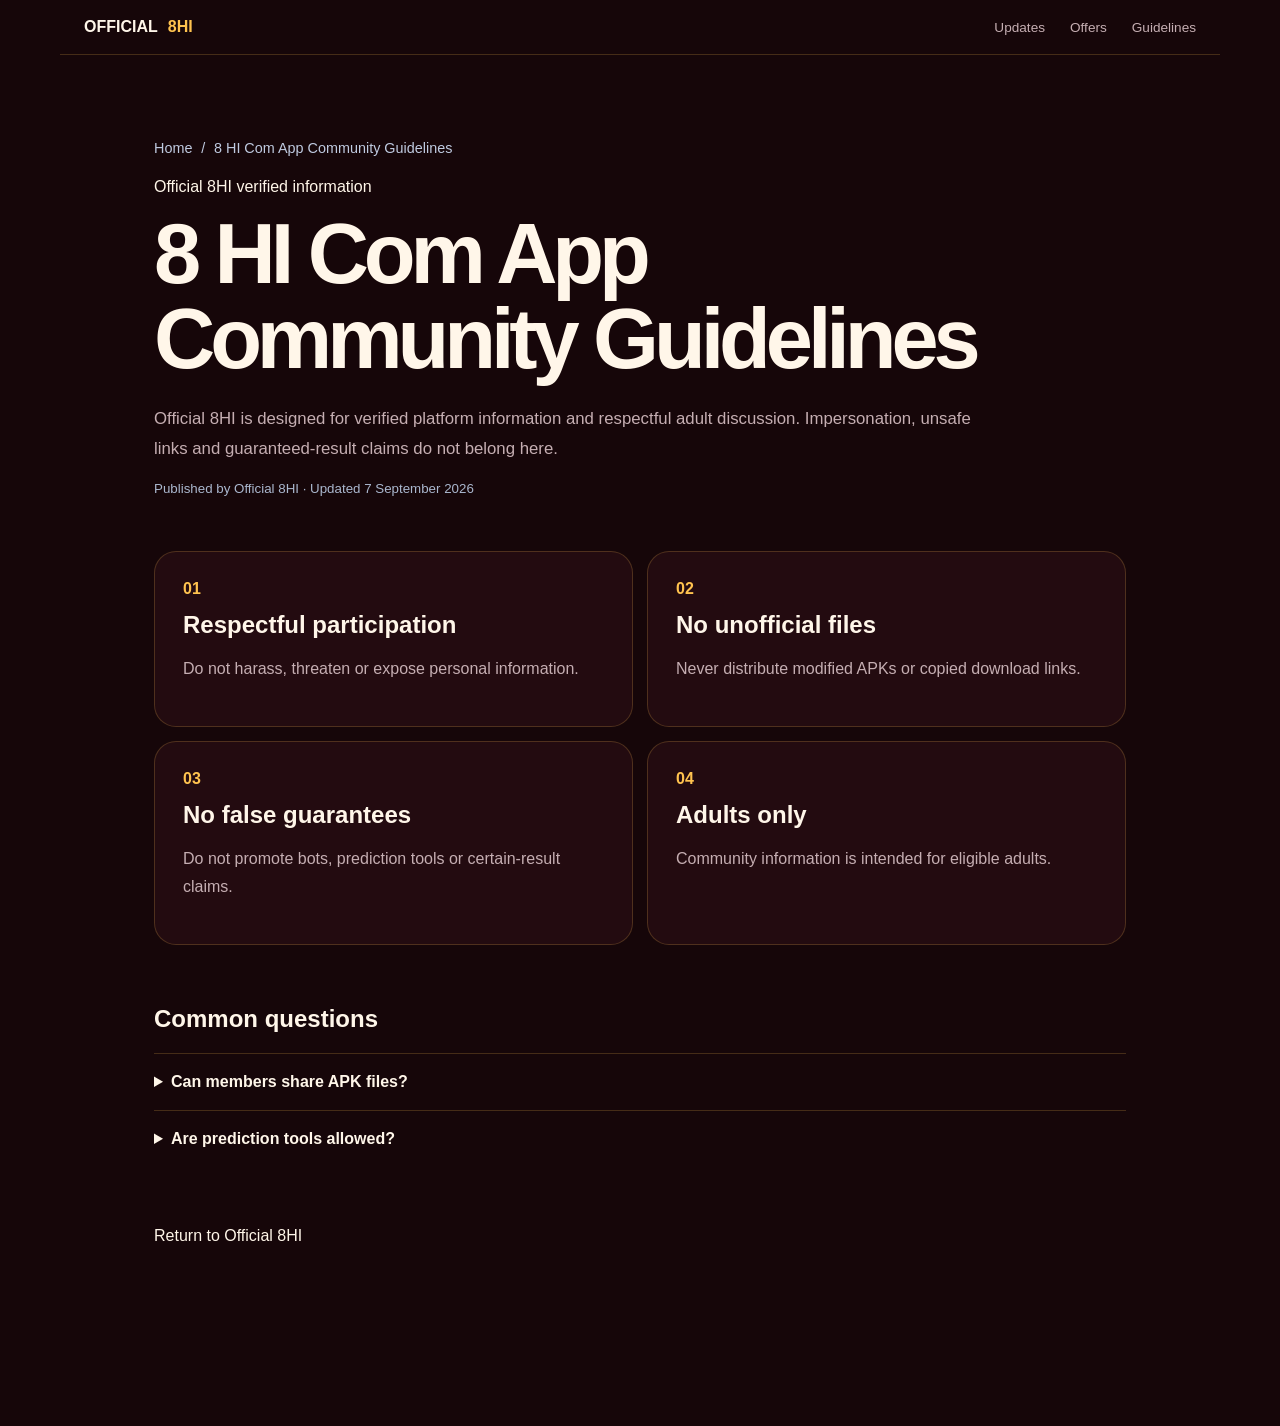
==== commit 670b01b5: "Deepen support content and current APK guidance" ====
--- a/community-guidelines/index.html
+++ b/community-guidelines/index.html
@@ -1,2 +1,2 @@
 <!DOCTYPE html><html lang="en-IN"><head><meta charSet="utf-8"/><meta name="viewport" content="width=device-width, initial-scale=1"/><link rel="stylesheet" href="/_next/static/css/index.CiIoMA8r.css" data-rsc-css-href="/_next/static/css/index.CiIoMA8r.css" data-precedence="vite-rsc/importer-resources"/><link rel="stylesheet" href="/_next/static/css/page.xhKDk1cl.css" data-rsc-css-href="/_next/static/css/page.xhKDk1cl.css" data-precedence="vite-rsc/importer-resources"/><link rel="stylesheet" href="/_next/static/css/Seo.BQ40Nzmg.css" data-rsc-css-href="/_next/static/css/Seo.BQ40Nzmg.css" data-precedence="vite-rsc/importer-resources"/><link rel="modulepreload" fetchPriority="low" href="/_next/static/chunks/index-CrFQhKd0.js"/><script src="/_next/static/chunks/rolldown-runtime-C60lm6uB.js" type="module" async=""></script><script src="/_next/static/chunks/framework-BgSIrAUN.js" type="module" async=""></script><link rel="modulepreload" href="/_next/static/chunks/layout-segment-context-BVbj2iGu.js" crossorigin=""/><script>Object.assign(((self[Symbol.for("vinext.navigationRuntime")]??={bootstrap:{routeManifest:null},functions:{}}).bootstrap.rsc??={rsc:[]}),{params:{"slug":"community-guidelines"},nav:{"pathname":"/community-guidelines","searchParams":[]}})</script><link rel="modulepreload" href="/_next/static/chunks/index-CrFQhKd0.js" />
-</head><body><main><script type="application/ld+json">{"@context":"https://schema.org","@graph":[{"@type":"Organization","@id":"https://official8hi.com/#organization","name":"Official 8HI","url":"https://official8hi.com/","logo":{"@type":"ImageObject","url":"https://official8hi.com/icon-512.png"}},{"@type":"WebSite","@id":"https://official8hi.com/#website","name":"Official 8HI","url":"https://official8hi.com/","inLanguage":"en-IN","publisher":{"@id":"https://official8hi.com/#organization"}},{"@type":"WebPage","name":"8 HI Com App Community Guidelines","description":"Read the principles for accurate, respectful and responsible participation around the 8HI community.","url":"https://official8hi.com/community-guidelines","datePublished":"2026-08-31","dateModified":"2026-08-31","isPartOf":{"@id":"https://official8hi.com/#website"}},{"@type":"BreadcrumbList","itemListElement":[{"@type":"ListItem","position":1,"name":"Official 8HI","item":"https://official8hi.com/"},{"@type":"ListItem","position":2,"name":"8 HI Com App Community Guidelines","item":"https://official8hi.com/community-guidelines"}]},{"@type":"FAQPage","mainEntity":[{"@type":"Question","name":"Can members share APK files?","acceptedAnswer":{"@type":"Answer","text":"No. Link only to the official download centre."}},{"@type":"Question","name":"Are prediction tools allowed?","acceptedAnswer":{"@type":"Answer","text":"No claims of guaranteed outcomes are accepted."}}]}]}</script><header><a class="brand" href="/">OFFICIAL <b>8HI</b></a><nav><a href="/updates">Updates</a><a href="/offers">Offers</a><a href="/community-guidelines">Guidelines</a></nav></header><article class="subpage"><nav class="crumb"><a href="/">Home</a><span>/</span><span>8 HI Com App Community Guidelines</span></nav><p class="eyebrow">Official 8HI verified information</p><h1>8 HI Com App Community Guidelines</h1><p class="intro">Official 8HI is designed for verified platform information and respectful adult discussion. Impersonation, unsafe links and guaranteed-result claims do not belong here.</p><small class="updated">Published by Official 8HI · Updated 7 September 2026</small><div class="subgrid"><section><b>0<!-- -->1</b><h2>Respectful participation</h2><p>Do not harass, threaten or expose personal information.</p></section><section><b>0<!-- -->2</b><h2>No unofficial files</h2><p>Never distribute modified APKs or copied download links.</p></section><section><b>0<!-- -->3</b><h2>No false guarantees</h2><p>Do not promote bots, prediction tools or certain-result claims.</p></section><section><b>0<!-- -->4</b><h2>Adults only</h2><p>Community information is intended for eligible adults.</p></section></div><div class="faq"><h2>Common questions</h2><details><summary>Can members share APK files?</summary><p>No. Link only to the official download centre.</p></details><details><summary>Are prediction tools allowed?</summary><p>No claims of guaranteed outcomes are accepted.</p></details></div><a href="/">Return to Official 8HI</a></article></main><!--$--><!--/$--><div hidden=""><!--$--><div hidden=""><title>8 HI Com App Community Guidelines | Official 8HI</title><meta name="description" content="Read the principles for accurate, respectful and responsible participation around the 8HI community."><meta name="robots" content="index, follow"><meta name="googlebot" content="index, follow, max-image-preview:large, max-snippet:-1"><meta property="og:title" content="Official 8HI — Stay Close to 8HI"><meta property="og:description" content="Verified platform news and community information."><meta property="og:url" content="https://official8hi.com"><meta property="og:type" content="website"><meta property="og:locale" content="en_IN"><meta property="og:image" content="https://official8hi.com/og.png"><meta name="twitter:card" content="summary_large_image"><meta name="twitter:title" content="Official 8HI — Stay Close to 8HI"><meta name="twitter:description" content="Verified platform news and community information."><meta name="twitter:image" content="https://official8hi.com/og.png"><link rel="shortcut icon" href="/favicon.ico"><link rel="icon" href="/icon-48.png" type="image/png" sizes="48x48"><link rel="icon" href="/icon.png" type="image/png" sizes="96x96"><link rel="icon" href="/icon-192.png" type="image/png" sizes="192x192"><link rel="icon" href="/favicon.ico" type="image/x-icon" sizes="48x48"><link rel="apple-touch-icon" href="/icon-192.png" type="image/png" sizes="192x192"><link rel="manifest" href="/manifest.webmanifest"><link rel="canonical" href="https://official8hi.com/community-guidelines"></div><!--/$--></div><script type="module" src="/_next/static/chunks/index-CrFQhKd0.js" id="_R_" async=""></script><script>((self[Symbol.for("vinext.navigationRuntime")]??={bootstrap:{routeManifest:null},functions:{}}).bootstrap.rsc??={rsc:[]}).rsc.push("4:I[\"241712b84696\",[],\"Children\",1]\n")</script><script>((self[Symbol.for("vinext.navigationRuntime")]??={bootstrap:{routeManifest:null},functions:{}}).bootstrap.rsc??={rsc:[]}).rsc.push("5:I[\"c97c5256dee9\",[],\"GlobalErrorBoundary\",1]\n")</script><script>((self[Symbol.for("vinext.navigationRuntime")]??={bootstrap:{routeManifest:null},functions:{}}).bootstrap.rsc??={rsc:[]}).rsc.push("6:I[\"4fc9a72db2d4\",[],\"default\",1]\n")</script><script>((self[Symbol.for("vinext.navigationRuntime")]??={bootstrap:{routeManifest:null},functions:{}}).bootstrap.rsc??={rsc:[]}).rsc.push("7:I[\"c97c5256dee9\",[],\"ErrorBoundary\",1]\n")</script><script>((self[Symbol.for("vinext.navigationRuntime")]??={bootstrap:{routeManifest:null},functions:{}}).bootstrap.rsc??={rsc:[]}).rsc.push("8:I[\"fca0cf90f4e2\",[],\"LayoutSegmentProvider\",1]\n")</script><script>((self[Symbol.for("vinext.navigationRuntime")]??={bootstrap:{routeManifest:null},functions:{}}).bootstrap.rsc??={rsc:[]}).rsc.push("9:I[\"241712b84696\",[],\"Slot\",1]\n")</script><script>((self[Symbol.for("vinext.navigationRuntime")]??={bootstrap:{routeManifest:null},functions:{}}).bootstrap.rsc??={rsc:[]}).rsc.push("a:I[\"c97c5256dee9\",[],\"NotFoundBoundary\",1]\n")</script><script>((self[Symbol.for("vinext.navigationRuntime")]??={bootstrap:{routeManifest:null},functions:{}}).bootstrap.rsc??={rsc:[]}).rsc.push("b:I[\"fa878354c746\",[],\"AppRouterScrollTarget\",1]\n")</script><script>((self[Symbol.for("vinext.navigationRuntime")]??={bootstrap:{routeManifest:null},functions:{}}).bootstrap.rsc??={rsc:[]}).rsc.push("c:I[\"c97c5256dee9\",[],\"RedirectBoundary\",1]\n")</script><script>((self[Symbol.for("vinext.navigationRuntime")]??={bootstrap:{routeManifest:null},functions:{}}).bootstrap.rsc??={rsc:[]}).rsc.push("d:\"$Sreact.suspense\"\n")</script><script>((self[Symbol.for("vinext.navigationRuntime")]??={bootstrap:{routeManifest:null},functions:{}}).bootstrap.rsc??={rsc:[]}).rsc.push(":HL[\"/_next/static/css/index.CiIoMA8r.css\",\"style\"     ]\n")</script><script>((self[Symbol.for("vinext.navigationRuntime")]??={bootstrap:{routeManifest:null},functions:{}}).bootstrap.rsc??={rsc:[]}).rsc.push("0:{\"__route\":\"route:/community-guidelines\",\"__interceptionContext\":null,\"__layoutIds\":[\"layout:/\"],\"__rootLayout\":\"/\",\"__sourcePage\":\"/[slug]/page\",\"__vinext_streaming_metadata_body:route:/community-guidelines\":\"$L1\",\"__vinext_streaming_metadata_outlet:route:/community-guidelines\":\"$L2\",\"page:/community-guidelines\":\"$L3\",\"layout:/\":[[[[\"$\",\"link\",\"css:/_next/static/css/index.CiIoMA8r.css\",{\"rel\":\"stylesheet\",\"precedence\":\"vite-rsc/importer-resources\",\"href\":\"/_next/static/css/index.CiIoMA8r.css\",\"data-rsc-css-href\":\"/_next/static/css/index.CiIoMA8r.css\"}],\"$undefined\"],[\"$\",\"html\",null,{\"lang\":\"en-IN\",\"children\":[\"$\",\"body\",null,{\"children\":[\"$\",\"$L4\",null,{}]}]}]],null],\"route:/community-guidelines\":[[[\"$\",\"meta\",null,{\"charSet\":\"utf-8\"}],null,[[\"$\",\"meta\",\"0\",{\"name\":\"viewport\",\"content\":\"width=device-width, initial-scale=1\"}]]],[\"$\",\"$L5\",null,{\"fallback\":\"$6\",\"children\":[\"$\",\"$L7\",null,{\"fallback\":\"$6\",\"children\":[\"$\",\"$L8\",null,{\"providerId\":\"layout:/\",\"segmentMap\":{\"children\":[\"community-guidelines\"]},\"children\":[\"$\",\"$L9\",null,{\"id\":\"layout:/\",\"parallelSlots\":\"$undefined\",\"children\":[\"$\",\"$La\",null,{\"resetKey\":\"slug|community-guidelines|d\",\"fallback\":[\"$\",\"main\",null,{\"className\":\"subpage\",\"children\":[[\"$\",\"p\",null,{\"className\":\"eyebrow\",\"children\":\"404\"}],[\"$\",\"h1\",null,{\"children\":\"Notice not found\"}],[\"$\",\"p\",null,{\"className\":\"intro\",\"children\":\"This address is not part of the verified Official 8HI information desk.\"}],[\"$\",\"a\",null,{\"href\":\"/\",\"children\":\"Return to Official 8HI\"}]]}],\"children\":[\"$\",\"$La\",null,{\"resetKey\":\"[\\\"slug|community-guidelines|d\\\"]\",\"fallback\":[\"$\",\"main\",null,{\"className\":\"subpage\",\"children\":[[\"$\",\"p\",null,{\"className\":\"eyebrow\",\"children\":\"404\"}],[\"$\",\"h1\",null,{\"children\":\"Notice not found\"}],[\"$\",\"p\",null,{\"className\":\"intro\",\"children\":\"This address is not part of the verified Official 8HI information desk.\"}],[\"$\",\"a\",null,{\"href\":\"/\",\"children\":\"Return to Official 8HI\"}]]}],\"children\":[\"$\",\"$Lb\",null,{\"children\":[\"$\",\"$Lc\",null,{\"children\":[[\"$\",\"$L8\",null,{\"providerId\":\"page:/community-guidelines\",\"segmentMap\":{\"children\":[\"__PAGE__\"]},\"children\":[\"$\",\"$L9\",null,{\"id\":\"page:/community-guidelines\"}]}],[\"$\",\"$d\",null,{\"fallback\":null,\"children\":[\"$\",\"$L9\",null,{\"id\":\"__vinext_streaming_metadata_outlet:route:/community-guidelines\"}]}]]}]}]}]}]}]}]}]}],null,[\"$\",\"div\",null,{\"hidden\":true,\"children\":[\"$\",\"$d\",null,{\"fallback\":null,\"children\":[\"$\",\"$L9\",null,{\"id\":\"__vinext_streaming_metadata_body:route:/community-guidelines\"}]}]}]],\"__layoutFlags\":{\"layout:/\":\"s\"},\"__artifactCompatibility\":{\"schemaVersion\":1,\"graphVersion\":\"app-route-graph:c75e66a7605490d9\",\"deploymentVersion\":\"f76f2bc6-9877-46dc-8e37-2fa02116fa66\",\"appElementsSchemaVersion\":1,\"rscPayloadSchemaVersion\":1,\"rootBoundaryId\":\"/\",\"renderEpoch\":null},\"__renderObservation\":{\"schemaVersion\":1,\"output\":{\"kind\":\"app-rsc\",\"mountedSlotsFingerprint\":null,\"renderEpoch\":null,\"rootBoundaryId\":\"/\",\"routeId\":\"route:/community-guidelines\"},\"completeness\":\"partial\",\"boundaryOutcome\":{\"kind\":\"unknown\"},\"requestApis\":[{\"kind\":\"connection\",\"status\":\"unknown\"},{\"kind\":\"cookies\",\"status\":\"unknown\"},{\"kind\":\"draftMode\",\"status\":\"unknown\"},{\"kind\":\"headers\",\"status\":\"unknown\"},{\"kind\":\"params\",\"status\":\"observed\"},{\"kind\":\"searchParams\",\"status\":\"unknown\"}],\"dynamicFetches\":[],\"cacheTags\":[\"/community-guidelines\",\"_N_T_/[slug]/layout\",\"_N_T_/[slug]/page\",\"_N_T_/community-guidelines\",\"_N_T_/layout\"],\"pathTags\":[\"/community-guidelines\"],\"cacheability\":\"unknown\",\"downgrade\":{\"target\":\"freshRender\",\"reasons\":[{\"code\":\"CP_DOWNGRADE_CACHEABILITY_UNKNOWN\",\"target\":\"freshRender\"},{\"code\":\"CP_DOWNGRADE_INCOMPLETE_OBSERVATION\",\"completeness\":\"partial\",\"target\":\"freshRender\"},{\"code\":\"CP_DOWNGRADE_UNKNOWN_REQUEST_API\",\"requestApi\":\"connection\",\"target\":\"freshRender\"},{\"code\":\"CP_DOWNGRADE_UNKNOWN_REQUEST_API\",\"requestApi\":\"cookies\",\"target\":\"freshRender\"},{\"code\":\"CP_DOWNGRADE_UNKNOWN_REQUEST_API\",\"requestApi\":\"draftMode\",\"target\":\"freshRender\"},{\"code\":\"CP_DOWNGRADE_UNKNOWN_REQUEST_API\",\"requestApi\":\"headers\",\"target\":\"freshRender\"},{\"code\":\"CP_DOWNGRADE_PUBLIC_REQUEST_API\",\"requestApi\":\"params\",\"target\":\"publicVariant\"},{\"code\":\"CP_DOWNGRADE_UNKNOWN_REQUEST_API\",\"requestApi\":\"searchParams\",\"target\":\"freshRender\"}],\"fallback\":{\"kind\":\"breakerFallback\",\"code\":\"CP_PRIVATE_DYNAMIC_DOWNGRADE\",\"mode\":\"renderFresh\",\"scope\":\"affectedOutput\",\"fields\":{\"reasonCodes\":[\"CP_DOWNGRADE_CACHEABILITY_UNKNOWN\",\"CP_DOWNGRADE_INCOMPLETE_OBSERVATION\",\"CP_DOWNGRADE_UNKNOWN_REQUEST_API\",\"CP_DOWNGRADE_UNKNOWN_REQUEST_API\",\"CP_DOWNGRADE_UNKNOWN_REQUEST_API\",\"CP_DOWNGRADE_UNKNOWN_REQUEST_API\",\"CP_DOWNGRADE_PUBLIC_REQUEST_API\",\"CP_DOWNGRADE_UNKNOWN_REQUEST_API\"],\"target\":\"freshRender\"}},\"isPublicCacheCandidate\":false}}}\n")</script><script>((self[Symbol.for("vinext.navigationRuntime")]??={bootstrap:{routeManifest:null},functions:{}}).bootstrap.rsc??={rsc:[]}).rsc.push("e:T5f2,")</script><script>((self[Symbol.for("vinext.navigationRuntime")]??={bootstrap:{routeManifest:null},functions:{}}).bootstrap.rsc??={rsc:[]}).rsc.push("\u003ctitle\u003e8 HI Com App Community Guidelines | Official 8HI\u003c/title\u003e\u003cmeta name=\"description\" content=\"Read the principles for accurate, respectful and responsible participation around the 8HI community.\"\u003e\u003cmeta name=\"robots\" content=\"index, follow\"\u003e\u003cmeta name=\"googlebot\" content=\"index, follow, max-image-preview:large, max-snippet:-1\"\u003e\u003cmeta property=\"og:title\" content=\"Official 8HI — Stay Close to 8HI\"\u003e\u003cmeta property=\"og:description\" content=\"Verified platform news and community information.\"\u003e\u003cmeta property=\"og:url\" content=\"https://official8hi.com\"\u003e\u003cmeta property=\"og:type\" content=\"website\"\u003e\u003cmeta property=\"og:locale\" content=\"en_IN\"\u003e\u003cmeta property=\"og:image\" content=\"https://official8hi.com/og.png\"\u003e\u003cmeta name=\"twitter:card\" content=\"summary_large_image\"\u003e\u003cmeta name=\"twitter:title\" content=\"Official 8HI — Stay Close to 8HI\"\u003e\u003cmeta name=\"twitter:description\" content=\"Verified platform news and community information.\"\u003e\u003cmeta name=\"twitter:image\" content=\"https://official8hi.com/og.png\"\u003e\u003clink rel=\"shortcut icon\" href=\"/favicon.ico\"\u003e\u003clink rel=\"icon\" href=\"/icon-48.png\" type=\"image/png\" sizes=\"48x48\"\u003e\u003clink rel=\"icon\" href=\"/icon.png\" type=\"image/png\" sizes=\"96x96\"\u003e\u003clink rel=\"icon\" href=\"/icon-192.png\" type=\"image/png\" sizes=\"192x192\"\u003e\u003clink rel=\"icon\" href=\"/favicon.ico\" type=\"image/x-icon\" sizes=\"48x48\"\u003e\u003clink rel=\"apple-touch-icon\" href=\"/icon-192.png\" type=\"image/png\" sizes=\"192x192\"\u003e\u003clink rel=\"manifest\" href=\"/manifest.webmanifest\"\u003e\u003clink rel=\"canonical\" href=\"https://official8hi.com/community-guidelines\"\u003e")</script><script>((self[Symbol.for("vinext.navigationRuntime")]??={bootstrap:{routeManifest:null},functions:{}}).bootstrap.rsc??={rsc:[]}).rsc.push("1:[\"$\",\"div\",null,{\"hidden\":true,\"dangerouslySetInnerHTML\":{\"__html\":\"$e\"}}]\n")</script><script>((self[Symbol.for("vinext.navigationRuntime")]??={bootstrap:{routeManifest:null},functions:{}}).bootstrap.rsc??={rsc:[]}).rsc.push("2:null\n")</script><script>((self[Symbol.for("vinext.navigationRuntime")]??={bootstrap:{routeManifest:null},functions:{}}).bootstrap.rsc??={rsc:[]}).rsc.push(":HL[\"/_next/static/css/page.xhKDk1cl.css\",\"style\"     ]\n")</script><script>((self[Symbol.for("vinext.navigationRuntime")]??={bootstrap:{routeManifest:null},functions:{}}).bootstrap.rsc??={rsc:[]}).rsc.push(":HL[\"/_next/static/css/Seo.BQ40Nzmg.css\",\"style\"     ]\n")</script><script>((self[Symbol.for("vinext.navigationRuntime")]??={bootstrap:{routeManifest:null},functions:{}}).bootstrap.rsc??={rsc:[]}).rsc.push("3:[[[\"$\",\"link\",\"css:/_next/static/css/page.xhKDk1cl.css\",{\"rel\":\"stylesheet\",\"precedence\":\"vite-rsc/importer-resources\",\"href\":\"/_next/static/css/page.xhKDk1cl.css\",\"data-rsc-css-href\":\"/_next/static/css/page.xhKDk1cl.css\"}],[\"$\",\"link\",\"css:/_next/static/css/Seo.BQ40Nzmg.css\",{\"rel\":\"stylesheet\",\"precedence\":\"vite-rsc/importer-resources\",\"href\":\"/_next/static/css/Seo.BQ40Nzmg.css\",\"data-rsc-css-href\":\"/_next/static/css/Seo.BQ40Nzmg.css\"}],\"$undefined\"],\"$Lf\"]\n")</script><script>((self[Symbol.for("vinext.navigationRuntime")]??={bootstrap:{routeManifest:null},functions:{}}).bootstrap.rsc??={rsc:[]}).rsc.push("10:T571,")</script><script>((self[Symbol.for("vinext.navigationRuntime")]??={bootstrap:{routeManifest:null},functions:{}}).bootstrap.rsc??={rsc:[]}).rsc.push("{\"@context\":\"https://schema.org\",\"@graph\":[{\"@type\":\"Organization\",\"@id\":\"https://official8hi.com/#organization\",\"name\":\"Official 8HI\",\"url\":\"https://official8hi.com/\",\"logo\":{\"@type\":\"ImageObject\",\"url\":\"https://official8hi.com/icon-512.png\"}},{\"@type\":\"WebSite\",\"@id\":\"https://official8hi.com/#website\",\"name\":\"Official 8HI\",\"url\":\"https://official8hi.com/\",\"inLanguage\":\"en-IN\",\"publisher\":{\"@id\":\"https://official8hi.com/#organization\"}},{\"@type\":\"WebPage\",\"name\":\"8 HI Com App Community Guidelines\",\"description\":\"Read the principles for accurate, respectful and responsible participation around the 8HI community.\",\"url\":\"https://official8hi.com/community-guidelines\",\"datePublished\":\"2026-08-31\",\"dateModified\":\"2026-08-31\",\"isPartOf\":{\"@id\":\"https://official8hi.com/#website\"}},{\"@type\":\"BreadcrumbList\",\"itemListElement\":[{\"@type\":\"ListItem\",\"position\":1,\"name\":\"Official 8HI\",\"item\":\"https://official8hi.com/\"},{\"@type\":\"ListItem\",\"position\":2,\"name\":\"8 HI Com App Community Guidelines\",\"item\":\"https://official8hi.com/community-guidelines\"}]},{\"@type\":\"FAQPage\",\"mainEntity\":[{\"@type\":\"Question\",\"name\":\"Can members share APK files?\",\"acceptedAnswer\":{\"@type\":\"Answer\",\"text\":\"No. Link only to the official download centre.\"}},{\"")</script><script>((self[Symbol.for("vinext.navigationRuntime")]??={bootstrap:{routeManifest:null},functions:{}}).bootstrap.rsc??={rsc:[]}).rsc.push("@type\":\"Question\",\"name\":\"Are prediction tools allowed?\",\"acceptedAnswer\":{\"@type\":\"Answer\",\"text\":\"No claims of guaranteed outcomes are accepted.\"}}]}]}")</script><script>((self[Symbol.for("vinext.navigationRuntime")]??={bootstrap:{routeManifest:null},functions:{}}).bootstrap.rsc??={rsc:[]}).rsc.push("f:[\"$\",\"main\",null,{\"children\":[[[[\"$\",\"link\",\"css:/_next/static/css/Seo.BQ40Nzmg.css\",{\"rel\":\"stylesheet\",\"precedence\":\"vite-rsc/importer-resources\",\"href\":\"/_next/static/css/Seo.BQ40Nzmg.css\",\"data-rsc-css-href\":\"/_next/static/css/Seo.BQ40Nzmg.css\"}],\"$undefined\"],[\"$\",\"script\",null,{\"type\":\"application/ld+json\",\"dangerouslySetInnerHTML\":{\"__html\":\"$10\"}}]],[\"$\",\"header\",null,{\"children\":[[\"$\",\"a\",null,{\"className\":\"brand\",\"href\":\"/\",\"children\":[\"OFFICIAL \",[\"$\",\"b\",null,{\"children\":\"8HI\"}]]}],[\"$\",\"nav\",null,{\"children\":[[\"$\",\"a\",null,{\"href\":\"/updates\",\"children\":\"Updates\"}],[\"$\",\"a\",null,{\"href\":\"/offers\",\"children\":\"Offers\"}],[\"$\",\"a\",null,{\"href\":\"/community-guidelines\",\"children\":\"Guidelines\"}]]}]]}],[\"$\",\"article\",null,{\"className\":\"subpage\",\"children\":[[\"$\",\"nav\",null,{\"className\":\"crumb\",\"children\":[[\"$\",\"a\",null,{\"href\":\"/\",\"children\":\"Home\"}],[\"$\",\"span\",null,{\"children\":\"/\"}],[\"$\",\"span\",null,{\"children\":\"8 HI Com App Community Guidelines\"}]]}],[\"$\",\"p\",null,{\"className\":\"eyebrow\",\"children\":\"Official 8HI verified information\"}],[\"$\",\"h1\",null,{\"children\":\"8 HI Com App Community Guidelines\"}],[\"$\",\"p\",null,{\"className\":\"intro\",\"children\":\"Official 8HI is designed for verified platform information and respectful adult discussion. Impersonation, unsafe links and guaranteed-result claims do not belong here.\"}],[\"$\",\"small\",null,{\"className\":\"updated\",\"children\":\"Published by Official 8HI · Updated 7 September 2026\"}],[\"$\",\"div\",null,{\"className\":\"subgrid\",\"children\":[[\"$\",\"section\",\"Respectful participation\",{\"children\":[[\"$\",\"b\",null,{\"children\":[\"0\",1]}],[\"$\",\"h2\",null,{\"children\":\"Respectful participation\"}],[\"$\",\"p\",null,{\"children\":\"Do not harass, threaten or expose personal information.\"}]]}],[\"$\",\"section\",\"No unofficial files\",{\"children\":[[\"$\",\"b\",null,{\"children\":[\"0\",2]}],[\"$\",\"h2\",null,{\"children\":\"No unofficial files\"}],[\"$\",\"p\",null,{\"children\":\"Never distribute modified APKs or copied download links.\"}]]}],[\"$\",\"section\",\"No false guarantees\",{\"children\":[[\"$\",\"b\",null,{\"children\":[\"0\",3]}],[\"$\",\"h2\",null,{\"children\":\"No false guarantees\"}],[\"$\",\"p\",null,{\"children\":\"Do not promote bots, prediction tools or certain-result claims.\"}]]}],[\"$\",\"section\",\"Adults only\",{\"children\":[[\"$\",\"b\",null,{\"children\":[\"0\",4]}],[\"$\",\"h2\",null,{\"children\":\"Adults only\"}],[\"$\",\"p\",null,{\"children\":\"Community information is intended for eligible adults.\"}]]}]]}],[\"$\",\"div\",null,{\"className\":\"faq\",\"children\":[[\"$\",\"h2\",null,{\"children\":\"Common questions\"}],[[\"$\",\"details\",\"Can members share APK files?\",{\"children\":[[\"$\",\"summary\",null,{\"children\":\"Can members share APK files?\"}],\"$L11\"]}],\"$L12\"]]}],\"$L13\"]}]]}]\n")</script><script>((self[Symbol.for("vinext.navigationRuntime")]??={bootstrap:{routeManifest:null},functions:{}}).bootstrap.rsc??={rsc:[]}).rsc.push("11:[\"$\",\"p\",null,{\"children\":\"No. Link only to the official download centre.\"}]\n")</script><script>((self[Symbol.for("vinext.navigationRuntime")]??={bootstrap:{routeManifest:null},functions:{}}).bootstrap.rsc??={rsc:[]}).rsc.push("12:[\"$\",\"details\",\"Are prediction tools allowed?\",{\"children\":[[\"$\",\"summary\",null,{\"children\":\"Are prediction tools allowed?\"}],[\"$\",\"p\",null,{\"children\":\"No claims of guaranteed outcomes are accepted.\"}]]}]\n")</script><script>((self[Symbol.for("vinext.navigationRuntime")]??={bootstrap:{routeManifest:null},functions:{}}).bootstrap.rsc??={rsc:[]}).rsc.push("13:[\"$\",\"a\",null,{\"href\":\"/\",\"children\":\"Return to Official 8HI\"}]\n")</script><script>Object.assign(((self[Symbol.for("vinext.navigationRuntime")]??={bootstrap:{routeManifest:null},functions:{}}).bootstrap.rsc??={rsc:[]}),{"initialCacheKind":"static"});((self[Symbol.for("vinext.navigationRuntime")]??={bootstrap:{routeManifest:null},functions:{}}).bootstrap.rsc??={rsc:[]}).done=true</script><script src="/download-ready.js" defer></script><script src="/support-navigation.js" defer></script></body></html>+</head><body><main><script type="application/ld+json">{"@context":"https://schema.org","@graph":[{"@type":"Organization","@id":"https://official8hi.com/#organization","name":"Official 8HI","url":"https://official8hi.com/","logo":{"@type":"ImageObject","url":"https://official8hi.com/icon-512.png"}},{"@type":"WebSite","@id":"https://official8hi.com/#website","name":"Official 8HI","url":"https://official8hi.com/","inLanguage":"en-IN","publisher":{"@id":"https://official8hi.com/#organization"}},{"@type":"WebPage","name":"8 HI Com App Community Guidelines","description":"Read the principles for accurate, respectful and responsible participation around the 8HI community.","url":"https://official8hi.com/community-guidelines","datePublished":"2026-08-31","dateModified":"2026-08-31","isPartOf":{"@id":"https://official8hi.com/#website"}},{"@type":"BreadcrumbList","itemListElement":[{"@type":"ListItem","position":1,"name":"Official 8HI","item":"https://official8hi.com/"},{"@type":"ListItem","position":2,"name":"8 HI Com App Community Guidelines","item":"https://official8hi.com/community-guidelines"}]},{"@type":"FAQPage","mainEntity":[{"@type":"Question","name":"Can members share APK files?","acceptedAnswer":{"@type":"Answer","text":"No. Link only to the official download centre."}},{"@type":"Question","name":"Are prediction tools allowed?","acceptedAnswer":{"@type":"Answer","text":"No claims of guaranteed outcomes are accepted."}}]}]}</script><header><a class="brand" href="/">OFFICIAL <b>8HI</b></a><nav><a href="/updates">Updates</a><a href="/offers">Offers</a><a href="/community-guidelines">Guidelines</a></nav></header><article class="subpage"><nav class="crumb"><a href="/">Home</a><span>/</span><span>8 HI Com App Community Guidelines</span></nav><p class="eyebrow">Official 8HI verified information</p><h1>8 HI Com App Community Guidelines</h1><p class="intro">Official 8HI is designed for verified platform information and respectful adult discussion. Impersonation, unsafe links and guaranteed-result claims do not belong here.</p><small class="updated">Published by Official 8HI · Updated 7 September 2026</small><div class="subgrid"><section><b>0<!-- -->1</b><h2>Respectful participation</h2><p>Do not harass, threaten or expose personal information.</p></section><section><b>0<!-- -->2</b><h2>No unofficial files</h2><p>Never distribute modified APKs or copied download links.</p></section><section><b>0<!-- -->3</b><h2>No false guarantees</h2><p>Do not promote bots, prediction tools or certain-result claims.</p></section><section><b>0<!-- -->4</b><h2>Adults only</h2><p>Community information is intended for eligible adults.</p></section></div><div class="faq"><h2>Common questions</h2><details><summary>Can members share APK files?</summary><p>No. Link only to the official download centre.</p></details><details><summary>Are prediction tools allowed?</summary><p>No claims of guaranteed outcomes are accepted.</p></details></div><a href="/">Return to Official 8HI</a></article><style id="support-depth-style">  .support-depth{max-width:1120px;margin:64px auto;padding:0 22px;color:inherit;font-family:system-ui,-apple-system,sans-serif}.support-depth__intro{padding:30px;border:1px solid rgba(72,220,194,.3);border-radius:24px;background:linear-gradient(145deg,rgba(19,68,63,.22),rgba(5,18,18,.08))}.support-depth__eyebrow{margin:0 0 8px;font-size:12px;font-weight:900;letter-spacing:.12em;text-transform:uppercase;color:#32d9bc}.support-depth h2{margin:0 0 14px;font-size:clamp(26px,4vw,42px);line-height:1.08}.support-depth h3{margin:0 0 9px;font-size:19px}.support-depth p{font-size:15px;line-height:1.72}.support-depth__grid{display:grid;grid-template-columns:repeat(2,minmax(0,1fr));gap:16px;margin:22px 0}.support-depth article,.support-depth details{padding:22px;border:1px solid rgba(127,160,155,.24);border-radius:18px;background:rgba(8,24,23,.08)}.support-depth__links{display:flex;flex-wrap:wrap;gap:10px;margin-top:20px}.support-depth__links a{display:inline-flex;min-height:48px;align-items:center;padding:0 18px;border-radius:12px;font-weight:900;text-decoration:none}.support-depth__primary{background:#35e0c1;color:#031513!important}.support-depth__secondary{border:1px solid currentColor;color:inherit!important}.support-depth details{margin-top:10px}.support-depth summary{cursor:pointer;font-weight:850;line-height:1.4}.support-depth details p{margin-bottom:0}.support-depth__disclosure{opacity:.78;font-size:13px!important}@media(max-width:680px){.support-depth{margin:44px auto;padding:0 14px}.support-depth__intro{padding:23px 18px}.support-depth__grid{grid-template-columns:1fr}.support-depth article{padding:19px}.support-depth__links{display:grid}.support-depth__links a{justify-content:center;min-height:52px}}</style><section class="support-depth" aria-labelledby="support-depth-title">  <div class="support-depth__intro">    <p class="support-depth__eyebrow">Verified 8HI support · Updated for 2026</p>    <h2 id="support-depth-title">8HI official update desk: a clear route to 8hiapp.com</h2>    <p><strong>official8hi.com</strong> is a focused support resource for brand announcements and verified updates. It explains release notices, service information, important changes and official destinations. The website does not replace the main platform. When you are ready to continue, use the clearly marked link to <strong>8hiapp.com</strong> or the verified APK button.</p>    <p>Our purpose is to reduce confusion caused by similar search phrases such as 8HI app, 8HI APK, 8HI download, 8HI.COM and 8HI new version 2026. Every important action is separated into two choices: open the main website for current platform information, or download the verified Android package.</p>    <div class="support-depth__links"><a class="support-depth__primary" href="https://8hiapp.com/">Open 8hiapp.com →</a><a class="support-depth__secondary" href="https://cocosapk.arkbotita85.com/apk/DNjfxApS/1750/8HI_1750_1773.apk" download="8HI_1750_1773.apk" rel="nofollow">Download 8HI APK</a></div>  </div>  <div class="support-depth__grid">    <article><h3>1. Confirm the official destination</h3><p>Check the address bar before continuing. This guide links directly to <strong>8hiapp.com</strong>. Avoid copied pages, shortened links and files sent through unknown messages. A clear domain check is the first step before using any app or APK.</p></article>    <article><h3>2. Review the 2026 release details</h3><p>Before installation, compare the published file name, release description and Android requirements. The current verified package uses the file name <strong>8HI_1750_1773.apk</strong>. If a different file appears, return to this guide and use the verified button.</p></article>    <article><h3>3. Prepare your Android device</h3><p>Keep sufficient storage available, use a stable connection and retain Android security scanning. Do not disable protection permanently. After installation, remove unnecessary installer copies and obtain future versions only through the same verified route.</p></article>    <article><h3>4. Understand this support domain</h3><p>This domain provides a specific reference instead of pretending to be another main website. Its role is to answer focused search questions, publish practical checks and guide visitors toward <strong>8hiapp.com</strong> with a prominent, consistent action.</p></article>  </div>  <h2>Frequently asked questions</h2>  <details><summary>Is official8hi.com the main 8HI website?</summary><p>No. It is a support guide. The main destination for this group is <a href="https://8hiapp.com/">8hiapp.com</a>. The large main-site button is available at the top and bottom of every page.</p></details>  <details><summary>Where is the current 8HI APK download?</summary><p>Use the verified Download APK button on this page. It points to the current package named 8HI_1750_1773.apk. Check the file name before opening the installer.</p></details>  <details><summary>Can I use this guide on a mobile screen?</summary><p>Yes. The navigation, content cards and fixed action panel are designed for narrow screens, large touch targets and safe spacing around the bottom edge of modern phones.</p></details>  <details><summary>How do I find the new version in the future?</summary><p>Return to official8hi.com or open 8hiapp.com. Updated version information should be verified against the published file name and release notes before replacing an installed copy.</p></details>  <p class="support-depth__disclosure">Support information only. Keep account details private, use strong passwords and never share verification codes with third parties.</p></section></main><!--$--><!--/$--><div hidden=""><!--$--><div hidden=""><title>8 HI Com App Community Guidelines | Official 8HI</title><meta name="description" content="Read the principles for accurate, respectful and responsible participation around the 8HI community."><meta name="robots" content="index, follow"><meta name="googlebot" content="index, follow, max-image-preview:large, max-snippet:-1"><meta property="og:title" content="Official 8HI — Stay Close to 8HI"><meta property="og:description" content="Verified platform news and community information."><meta property="og:url" content="https://official8hi.com"><meta property="og:type" content="website"><meta property="og:locale" content="en_IN"><meta property="og:image" content="https://official8hi.com/og.png"><meta name="twitter:card" content="summary_large_image"><meta name="twitter:title" content="Official 8HI — Stay Close to 8HI"><meta name="twitter:description" content="Verified platform news and community information."><meta name="twitter:image" content="https://official8hi.com/og.png"><link rel="shortcut icon" href="/favicon.ico"><link rel="icon" href="/icon-48.png" type="image/png" sizes="48x48"><link rel="icon" href="/icon.png" type="image/png" sizes="96x96"><link rel="icon" href="/icon-192.png" type="image/png" sizes="192x192"><link rel="icon" href="/favicon.ico" type="image/x-icon" sizes="48x48"><link rel="apple-touch-icon" href="/icon-192.png" type="image/png" sizes="192x192"><link rel="manifest" href="/manifest.webmanifest"><link rel="canonical" href="https://official8hi.com/community-guidelines"></div><!--/$--></div><script type="module" src="/_next/static/chunks/index-CrFQhKd0.js" id="_R_" async=""></script><script>((self[Symbol.for("vinext.navigationRuntime")]??={bootstrap:{routeManifest:null},functions:{}}).bootstrap.rsc??={rsc:[]}).rsc.push("4:I[\"241712b84696\",[],\"Children\",1]\n")</script><script>((self[Symbol.for("vinext.navigationRuntime")]??={bootstrap:{routeManifest:null},functions:{}}).bootstrap.rsc??={rsc:[]}).rsc.push("5:I[\"c97c5256dee9\",[],\"GlobalErrorBoundary\",1]\n")</script><script>((self[Symbol.for("vinext.navigationRuntime")]??={bootstrap:{routeManifest:null},functions:{}}).bootstrap.rsc??={rsc:[]}).rsc.push("6:I[\"4fc9a72db2d4\",[],\"default\",1]\n")</script><script>((self[Symbol.for("vinext.navigationRuntime")]??={bootstrap:{routeManifest:null},functions:{}}).bootstrap.rsc??={rsc:[]}).rsc.push("7:I[\"c97c5256dee9\",[],\"ErrorBoundary\",1]\n")</script><script>((self[Symbol.for("vinext.navigationRuntime")]??={bootstrap:{routeManifest:null},functions:{}}).bootstrap.rsc??={rsc:[]}).rsc.push("8:I[\"fca0cf90f4e2\",[],\"LayoutSegmentProvider\",1]\n")</script><script>((self[Symbol.for("vinext.navigationRuntime")]??={bootstrap:{routeManifest:null},functions:{}}).bootstrap.rsc??={rsc:[]}).rsc.push("9:I[\"241712b84696\",[],\"Slot\",1]\n")</script><script>((self[Symbol.for("vinext.navigationRuntime")]??={bootstrap:{routeManifest:null},functions:{}}).bootstrap.rsc??={rsc:[]}).rsc.push("a:I[\"c97c5256dee9\",[],\"NotFoundBoundary\",1]\n")</script><script>((self[Symbol.for("vinext.navigationRuntime")]??={bootstrap:{routeManifest:null},functions:{}}).bootstrap.rsc??={rsc:[]}).rsc.push("b:I[\"fa878354c746\",[],\"AppRouterScrollTarget\",1]\n")</script><script>((self[Symbol.for("vinext.navigationRuntime")]??={bootstrap:{routeManifest:null},functions:{}}).bootstrap.rsc??={rsc:[]}).rsc.push("c:I[\"c97c5256dee9\",[],\"RedirectBoundary\",1]\n")</script><script>((self[Symbol.for("vinext.navigationRuntime")]??={bootstrap:{routeManifest:null},functions:{}}).bootstrap.rsc??={rsc:[]}).rsc.push("d:\"$Sreact.suspense\"\n")</script><script>((self[Symbol.for("vinext.navigationRuntime")]??={bootstrap:{routeManifest:null},functions:{}}).bootstrap.rsc??={rsc:[]}).rsc.push(":HL[\"/_next/static/css/index.CiIoMA8r.css\",\"style\"     ]\n")</script><script>((self[Symbol.for("vinext.navigationRuntime")]??={bootstrap:{routeManifest:null},functions:{}}).bootstrap.rsc??={rsc:[]}).rsc.push("0:{\"__route\":\"route:/community-guidelines\",\"__interceptionContext\":null,\"__layoutIds\":[\"layout:/\"],\"__rootLayout\":\"/\",\"__sourcePage\":\"/[slug]/page\",\"__vinext_streaming_metadata_body:route:/community-guidelines\":\"$L1\",\"__vinext_streaming_metadata_outlet:route:/community-guidelines\":\"$L2\",\"page:/community-guidelines\":\"$L3\",\"layout:/\":[[[[\"$\",\"link\",\"css:/_next/static/css/index.CiIoMA8r.css\",{\"rel\":\"stylesheet\",\"precedence\":\"vite-rsc/importer-resources\",\"href\":\"/_next/static/css/index.CiIoMA8r.css\",\"data-rsc-css-href\":\"/_next/static/css/index.CiIoMA8r.css\"}],\"$undefined\"],[\"$\",\"html\",null,{\"lang\":\"en-IN\",\"children\":[\"$\",\"body\",null,{\"children\":[\"$\",\"$L4\",null,{}]}]}]],null],\"route:/community-guidelines\":[[[\"$\",\"meta\",null,{\"charSet\":\"utf-8\"}],null,[[\"$\",\"meta\",\"0\",{\"name\":\"viewport\",\"content\":\"width=device-width, initial-scale=1\"}]]],[\"$\",\"$L5\",null,{\"fallback\":\"$6\",\"children\":[\"$\",\"$L7\",null,{\"fallback\":\"$6\",\"children\":[\"$\",\"$L8\",null,{\"providerId\":\"layout:/\",\"segmentMap\":{\"children\":[\"community-guidelines\"]},\"children\":[\"$\",\"$L9\",null,{\"id\":\"layout:/\",\"parallelSlots\":\"$undefined\",\"children\":[\"$\",\"$La\",null,{\"resetKey\":\"slug|community-guidelines|d\",\"fallback\":[\"$\",\"main\",null,{\"className\":\"subpage\",\"children\":[[\"$\",\"p\",null,{\"className\":\"eyebrow\",\"children\":\"404\"}],[\"$\",\"h1\",null,{\"children\":\"Notice not found\"}],[\"$\",\"p\",null,{\"className\":\"intro\",\"children\":\"This address is not part of the verified Official 8HI information desk.\"}],[\"$\",\"a\",null,{\"href\":\"/\",\"children\":\"Return to Official 8HI\"}]]}],\"children\":[\"$\",\"$La\",null,{\"resetKey\":\"[\\\"slug|community-guidelines|d\\\"]\",\"fallback\":[\"$\",\"main\",null,{\"className\":\"subpage\",\"children\":[[\"$\",\"p\",null,{\"className\":\"eyebrow\",\"children\":\"404\"}],[\"$\",\"h1\",null,{\"children\":\"Notice not found\"}],[\"$\",\"p\",null,{\"className\":\"intro\",\"children\":\"This address is not part of the verified Official 8HI information desk.\"}],[\"$\",\"a\",null,{\"href\":\"/\",\"children\":\"Return to Official 8HI\"}]]}],\"children\":[\"$\",\"$Lb\",null,{\"children\":[\"$\",\"$Lc\",null,{\"children\":[[\"$\",\"$L8\",null,{\"providerId\":\"page:/community-guidelines\",\"segmentMap\":{\"children\":[\"__PAGE__\"]},\"children\":[\"$\",\"$L9\",null,{\"id\":\"page:/community-guidelines\"}]}],[\"$\",\"$d\",null,{\"fallback\":null,\"children\":[\"$\",\"$L9\",null,{\"id\":\"__vinext_streaming_metadata_outlet:route:/community-guidelines\"}]}]]}]}]}]}]}]}]}]}],null,[\"$\",\"div\",null,{\"hidden\":true,\"children\":[\"$\",\"$d\",null,{\"fallback\":null,\"children\":[\"$\",\"$L9\",null,{\"id\":\"__vinext_streaming_metadata_body:route:/community-guidelines\"}]}]}]],\"__layoutFlags\":{\"layout:/\":\"s\"},\"__artifactCompatibility\":{\"schemaVersion\":1,\"graphVersion\":\"app-route-graph:c75e66a7605490d9\",\"deploymentVersion\":\"f76f2bc6-9877-46dc-8e37-2fa02116fa66\",\"appElementsSchemaVersion\":1,\"rscPayloadSchemaVersion\":1,\"rootBoundaryId\":\"/\",\"renderEpoch\":null},\"__renderObservation\":{\"schemaVersion\":1,\"output\":{\"kind\":\"app-rsc\",\"mountedSlotsFingerprint\":null,\"renderEpoch\":null,\"rootBoundaryId\":\"/\",\"routeId\":\"route:/community-guidelines\"},\"completeness\":\"partial\",\"boundaryOutcome\":{\"kind\":\"unknown\"},\"requestApis\":[{\"kind\":\"connection\",\"status\":\"unknown\"},{\"kind\":\"cookies\",\"status\":\"unknown\"},{\"kind\":\"draftMode\",\"status\":\"unknown\"},{\"kind\":\"headers\",\"status\":\"unknown\"},{\"kind\":\"params\",\"status\":\"observed\"},{\"kind\":\"searchParams\",\"status\":\"unknown\"}],\"dynamicFetches\":[],\"cacheTags\":[\"/community-guidelines\",\"_N_T_/[slug]/layout\",\"_N_T_/[slug]/page\",\"_N_T_/community-guidelines\",\"_N_T_/layout\"],\"pathTags\":[\"/community-guidelines\"],\"cacheability\":\"unknown\",\"downgrade\":{\"target\":\"freshRender\",\"reasons\":[{\"code\":\"CP_DOWNGRADE_CACHEABILITY_UNKNOWN\",\"target\":\"freshRender\"},{\"code\":\"CP_DOWNGRADE_INCOMPLETE_OBSERVATION\",\"completeness\":\"partial\",\"target\":\"freshRender\"},{\"code\":\"CP_DOWNGRADE_UNKNOWN_REQUEST_API\",\"requestApi\":\"connection\",\"target\":\"freshRender\"},{\"code\":\"CP_DOWNGRADE_UNKNOWN_REQUEST_API\",\"requestApi\":\"cookies\",\"target\":\"freshRender\"},{\"code\":\"CP_DOWNGRADE_UNKNOWN_REQUEST_API\",\"requestApi\":\"draftMode\",\"target\":\"freshRender\"},{\"code\":\"CP_DOWNGRADE_UNKNOWN_REQUEST_API\",\"requestApi\":\"headers\",\"target\":\"freshRender\"},{\"code\":\"CP_DOWNGRADE_PUBLIC_REQUEST_API\",\"requestApi\":\"params\",\"target\":\"publicVariant\"},{\"code\":\"CP_DOWNGRADE_UNKNOWN_REQUEST_API\",\"requestApi\":\"searchParams\",\"target\":\"freshRender\"}],\"fallback\":{\"kind\":\"breakerFallback\",\"code\":\"CP_PRIVATE_DYNAMIC_DOWNGRADE\",\"mode\":\"renderFresh\",\"scope\":\"affectedOutput\",\"fields\":{\"reasonCodes\":[\"CP_DOWNGRADE_CACHEABILITY_UNKNOWN\",\"CP_DOWNGRADE_INCOMPLETE_OBSERVATION\",\"CP_DOWNGRADE_UNKNOWN_REQUEST_API\",\"CP_DOWNGRADE_UNKNOWN_REQUEST_API\",\"CP_DOWNGRADE_UNKNOWN_REQUEST_API\",\"CP_DOWNGRADE_UNKNOWN_REQUEST_API\",\"CP_DOWNGRADE_PUBLIC_REQUEST_API\",\"CP_DOWNGRADE_UNKNOWN_REQUEST_API\"],\"target\":\"freshRender\"}},\"isPublicCacheCandidate\":false}}}\n")</script><script>((self[Symbol.for("vinext.navigationRuntime")]??={bootstrap:{routeManifest:null},functions:{}}).bootstrap.rsc??={rsc:[]}).rsc.push("e:T5f2,")</script><script>((self[Symbol.for("vinext.navigationRuntime")]??={bootstrap:{routeManifest:null},functions:{}}).bootstrap.rsc??={rsc:[]}).rsc.push("\u003ctitle\u003e8 HI Com App Community Guidelines | Official 8HI\u003c/title\u003e\u003cmeta name=\"description\" content=\"Read the principles for accurate, respectful and responsible participation around the 8HI community.\"\u003e\u003cmeta name=\"robots\" content=\"index, follow\"\u003e\u003cmeta name=\"googlebot\" content=\"index, follow, max-image-preview:large, max-snippet:-1\"\u003e\u003cmeta property=\"og:title\" content=\"Official 8HI — Stay Close to 8HI\"\u003e\u003cmeta property=\"og:description\" content=\"Verified platform news and community information.\"\u003e\u003cmeta property=\"og:url\" content=\"https://official8hi.com\"\u003e\u003cmeta property=\"og:type\" content=\"website\"\u003e\u003cmeta property=\"og:locale\" content=\"en_IN\"\u003e\u003cmeta property=\"og:image\" content=\"https://official8hi.com/og.png\"\u003e\u003cmeta name=\"twitter:card\" content=\"summary_large_image\"\u003e\u003cmeta name=\"twitter:title\" content=\"Official 8HI — Stay Close to 8HI\"\u003e\u003cmeta name=\"twitter:description\" content=\"Verified platform news and community information.\"\u003e\u003cmeta name=\"twitter:image\" content=\"https://official8hi.com/og.png\"\u003e\u003clink rel=\"shortcut icon\" href=\"/favicon.ico\"\u003e\u003clink rel=\"icon\" href=\"/icon-48.png\" type=\"image/png\" sizes=\"48x48\"\u003e\u003clink rel=\"icon\" href=\"/icon.png\" type=\"image/png\" sizes=\"96x96\"\u003e\u003clink rel=\"icon\" href=\"/icon-192.png\" type=\"image/png\" sizes=\"192x192\"\u003e\u003clink rel=\"icon\" href=\"/favicon.ico\" type=\"image/x-icon\" sizes=\"48x48\"\u003e\u003clink rel=\"apple-touch-icon\" href=\"/icon-192.png\" type=\"image/png\" sizes=\"192x192\"\u003e\u003clink rel=\"manifest\" href=\"/manifest.webmanifest\"\u003e\u003clink rel=\"canonical\" href=\"https://official8hi.com/community-guidelines\"\u003e")</script><script>((self[Symbol.for("vinext.navigationRuntime")]??={bootstrap:{routeManifest:null},functions:{}}).bootstrap.rsc??={rsc:[]}).rsc.push("1:[\"$\",\"div\",null,{\"hidden\":true,\"dangerouslySetInnerHTML\":{\"__html\":\"$e\"}}]\n")</script><script>((self[Symbol.for("vinext.navigationRuntime")]??={bootstrap:{routeManifest:null},functions:{}}).bootstrap.rsc??={rsc:[]}).rsc.push("2:null\n")</script><script>((self[Symbol.for("vinext.navigationRuntime")]??={bootstrap:{routeManifest:null},functions:{}}).bootstrap.rsc??={rsc:[]}).rsc.push(":HL[\"/_next/static/css/page.xhKDk1cl.css\",\"style\"     ]\n")</script><script>((self[Symbol.for("vinext.navigationRuntime")]??={bootstrap:{routeManifest:null},functions:{}}).bootstrap.rsc??={rsc:[]}).rsc.push(":HL[\"/_next/static/css/Seo.BQ40Nzmg.css\",\"style\"     ]\n")</script><script>((self[Symbol.for("vinext.navigationRuntime")]??={bootstrap:{routeManifest:null},functions:{}}).bootstrap.rsc??={rsc:[]}).rsc.push("3:[[[\"$\",\"link\",\"css:/_next/static/css/page.xhKDk1cl.css\",{\"rel\":\"stylesheet\",\"precedence\":\"vite-rsc/importer-resources\",\"href\":\"/_next/static/css/page.xhKDk1cl.css\",\"data-rsc-css-href\":\"/_next/static/css/page.xhKDk1cl.css\"}],[\"$\",\"link\",\"css:/_next/static/css/Seo.BQ40Nzmg.css\",{\"rel\":\"stylesheet\",\"precedence\":\"vite-rsc/importer-resources\",\"href\":\"/_next/static/css/Seo.BQ40Nzmg.css\",\"data-rsc-css-href\":\"/_next/static/css/Seo.BQ40Nzmg.css\"}],\"$undefined\"],\"$Lf\"]\n")</script><script>((self[Symbol.for("vinext.navigationRuntime")]??={bootstrap:{routeManifest:null},functions:{}}).bootstrap.rsc??={rsc:[]}).rsc.push("10:T571,")</script><script>((self[Symbol.for("vinext.navigationRuntime")]??={bootstrap:{routeManifest:null},functions:{}}).bootstrap.rsc??={rsc:[]}).rsc.push("{\"@context\":\"https://schema.org\",\"@graph\":[{\"@type\":\"Organization\",\"@id\":\"https://official8hi.com/#organization\",\"name\":\"Official 8HI\",\"url\":\"https://official8hi.com/\",\"logo\":{\"@type\":\"ImageObject\",\"url\":\"https://official8hi.com/icon-512.png\"}},{\"@type\":\"WebSite\",\"@id\":\"https://official8hi.com/#website\",\"name\":\"Official 8HI\",\"url\":\"https://official8hi.com/\",\"inLanguage\":\"en-IN\",\"publisher\":{\"@id\":\"https://official8hi.com/#organization\"}},{\"@type\":\"WebPage\",\"name\":\"8 HI Com App Community Guidelines\",\"description\":\"Read the principles for accurate, respectful and responsible participation around the 8HI community.\",\"url\":\"https://official8hi.com/community-guidelines\",\"datePublished\":\"2026-08-31\",\"dateModified\":\"2026-08-31\",\"isPartOf\":{\"@id\":\"https://official8hi.com/#website\"}},{\"@type\":\"BreadcrumbList\",\"itemListElement\":[{\"@type\":\"ListItem\",\"position\":1,\"name\":\"Official 8HI\",\"item\":\"https://official8hi.com/\"},{\"@type\":\"ListItem\",\"position\":2,\"name\":\"8 HI Com App Community Guidelines\",\"item\":\"https://official8hi.com/community-guidelines\"}]},{\"@type\":\"FAQPage\",\"mainEntity\":[{\"@type\":\"Question\",\"name\":\"Can members share APK files?\",\"acceptedAnswer\":{\"@type\":\"Answer\",\"text\":\"No. Link only to the official download centre.\"}},{\"")</script><script>((self[Symbol.for("vinext.navigationRuntime")]??={bootstrap:{routeManifest:null},functions:{}}).bootstrap.rsc??={rsc:[]}).rsc.push("@type\":\"Question\",\"name\":\"Are prediction tools allowed?\",\"acceptedAnswer\":{\"@type\":\"Answer\",\"text\":\"No claims of guaranteed outcomes are accepted.\"}}]}]}")</script><script>((self[Symbol.for("vinext.navigationRuntime")]??={bootstrap:{routeManifest:null},functions:{}}).bootstrap.rsc??={rsc:[]}).rsc.push("f:[\"$\",\"main\",null,{\"children\":[[[[\"$\",\"link\",\"css:/_next/static/css/Seo.BQ40Nzmg.css\",{\"rel\":\"stylesheet\",\"precedence\":\"vite-rsc/importer-resources\",\"href\":\"/_next/static/css/Seo.BQ40Nzmg.css\",\"data-rsc-css-href\":\"/_next/static/css/Seo.BQ40Nzmg.css\"}],\"$undefined\"],[\"$\",\"script\",null,{\"type\":\"application/ld+json\",\"dangerouslySetInnerHTML\":{\"__html\":\"$10\"}}]],[\"$\",\"header\",null,{\"children\":[[\"$\",\"a\",null,{\"className\":\"brand\",\"href\":\"/\",\"children\":[\"OFFICIAL \",[\"$\",\"b\",null,{\"children\":\"8HI\"}]]}],[\"$\",\"nav\",null,{\"children\":[[\"$\",\"a\",null,{\"href\":\"/updates\",\"children\":\"Updates\"}],[\"$\",\"a\",null,{\"href\":\"/offers\",\"children\":\"Offers\"}],[\"$\",\"a\",null,{\"href\":\"/community-guidelines\",\"children\":\"Guidelines\"}]]}]]}],[\"$\",\"article\",null,{\"className\":\"subpage\",\"children\":[[\"$\",\"nav\",null,{\"className\":\"crumb\",\"children\":[[\"$\",\"a\",null,{\"href\":\"/\",\"children\":\"Home\"}],[\"$\",\"span\",null,{\"children\":\"/\"}],[\"$\",\"span\",null,{\"children\":\"8 HI Com App Community Guidelines\"}]]}],[\"$\",\"p\",null,{\"className\":\"eyebrow\",\"children\":\"Official 8HI verified information\"}],[\"$\",\"h1\",null,{\"children\":\"8 HI Com App Community Guidelines\"}],[\"$\",\"p\",null,{\"className\":\"intro\",\"children\":\"Official 8HI is designed for verified platform information and respectful adult discussion. Impersonation, unsafe links and guaranteed-result claims do not belong here.\"}],[\"$\",\"small\",null,{\"className\":\"updated\",\"children\":\"Published by Official 8HI · Updated 7 September 2026\"}],[\"$\",\"div\",null,{\"className\":\"subgrid\",\"children\":[[\"$\",\"section\",\"Respectful participation\",{\"children\":[[\"$\",\"b\",null,{\"children\":[\"0\",1]}],[\"$\",\"h2\",null,{\"children\":\"Respectful participation\"}],[\"$\",\"p\",null,{\"children\":\"Do not harass, threaten or expose personal information.\"}]]}],[\"$\",\"section\",\"No unofficial files\",{\"children\":[[\"$\",\"b\",null,{\"children\":[\"0\",2]}],[\"$\",\"h2\",null,{\"children\":\"No unofficial files\"}],[\"$\",\"p\",null,{\"children\":\"Never distribute modified APKs or copied download links.\"}]]}],[\"$\",\"section\",\"No false guarantees\",{\"children\":[[\"$\",\"b\",null,{\"children\":[\"0\",3]}],[\"$\",\"h2\",null,{\"children\":\"No false guarantees\"}],[\"$\",\"p\",null,{\"children\":\"Do not promote bots, prediction tools or certain-result claims.\"}]]}],[\"$\",\"section\",\"Adults only\",{\"children\":[[\"$\",\"b\",null,{\"children\":[\"0\",4]}],[\"$\",\"h2\",null,{\"children\":\"Adults only\"}],[\"$\",\"p\",null,{\"children\":\"Community information is intended for eligible adults.\"}]]}]]}],[\"$\",\"div\",null,{\"className\":\"faq\",\"children\":[[\"$\",\"h2\",null,{\"children\":\"Common questions\"}],[[\"$\",\"details\",\"Can members share APK files?\",{\"children\":[[\"$\",\"summary\",null,{\"children\":\"Can members share APK files?\"}],\"$L11\"]}],\"$L12\"]]}],\"$L13\"]}]]}]\n")</script><script>((self[Symbol.for("vinext.navigationRuntime")]??={bootstrap:{routeManifest:null},functions:{}}).bootstrap.rsc??={rsc:[]}).rsc.push("11:[\"$\",\"p\",null,{\"children\":\"No. Link only to the official download centre.\"}]\n")</script><script>((self[Symbol.for("vinext.navigationRuntime")]??={bootstrap:{routeManifest:null},functions:{}}).bootstrap.rsc??={rsc:[]}).rsc.push("12:[\"$\",\"details\",\"Are prediction tools allowed?\",{\"children\":[[\"$\",\"summary\",null,{\"children\":\"Are prediction tools allowed?\"}],[\"$\",\"p\",null,{\"children\":\"No claims of guaranteed outcomes are accepted.\"}]]}]\n")</script><script>((self[Symbol.for("vinext.navigationRuntime")]??={bootstrap:{routeManifest:null},functions:{}}).bootstrap.rsc??={rsc:[]}).rsc.push("13:[\"$\",\"a\",null,{\"href\":\"/\",\"children\":\"Return to Official 8HI\"}]\n")</script><script>Object.assign(((self[Symbol.for("vinext.navigationRuntime")]??={bootstrap:{routeManifest:null},functions:{}}).bootstrap.rsc??={rsc:[]}),{"initialCacheKind":"static"});((self[Symbol.for("vinext.navigationRuntime")]??={bootstrap:{routeManifest:null},functions:{}}).bootstrap.rsc??={rsc:[]}).done=true</script><script src="/download-ready.js" defer></script><script src="/support-navigation.js" defer></script></body></html>
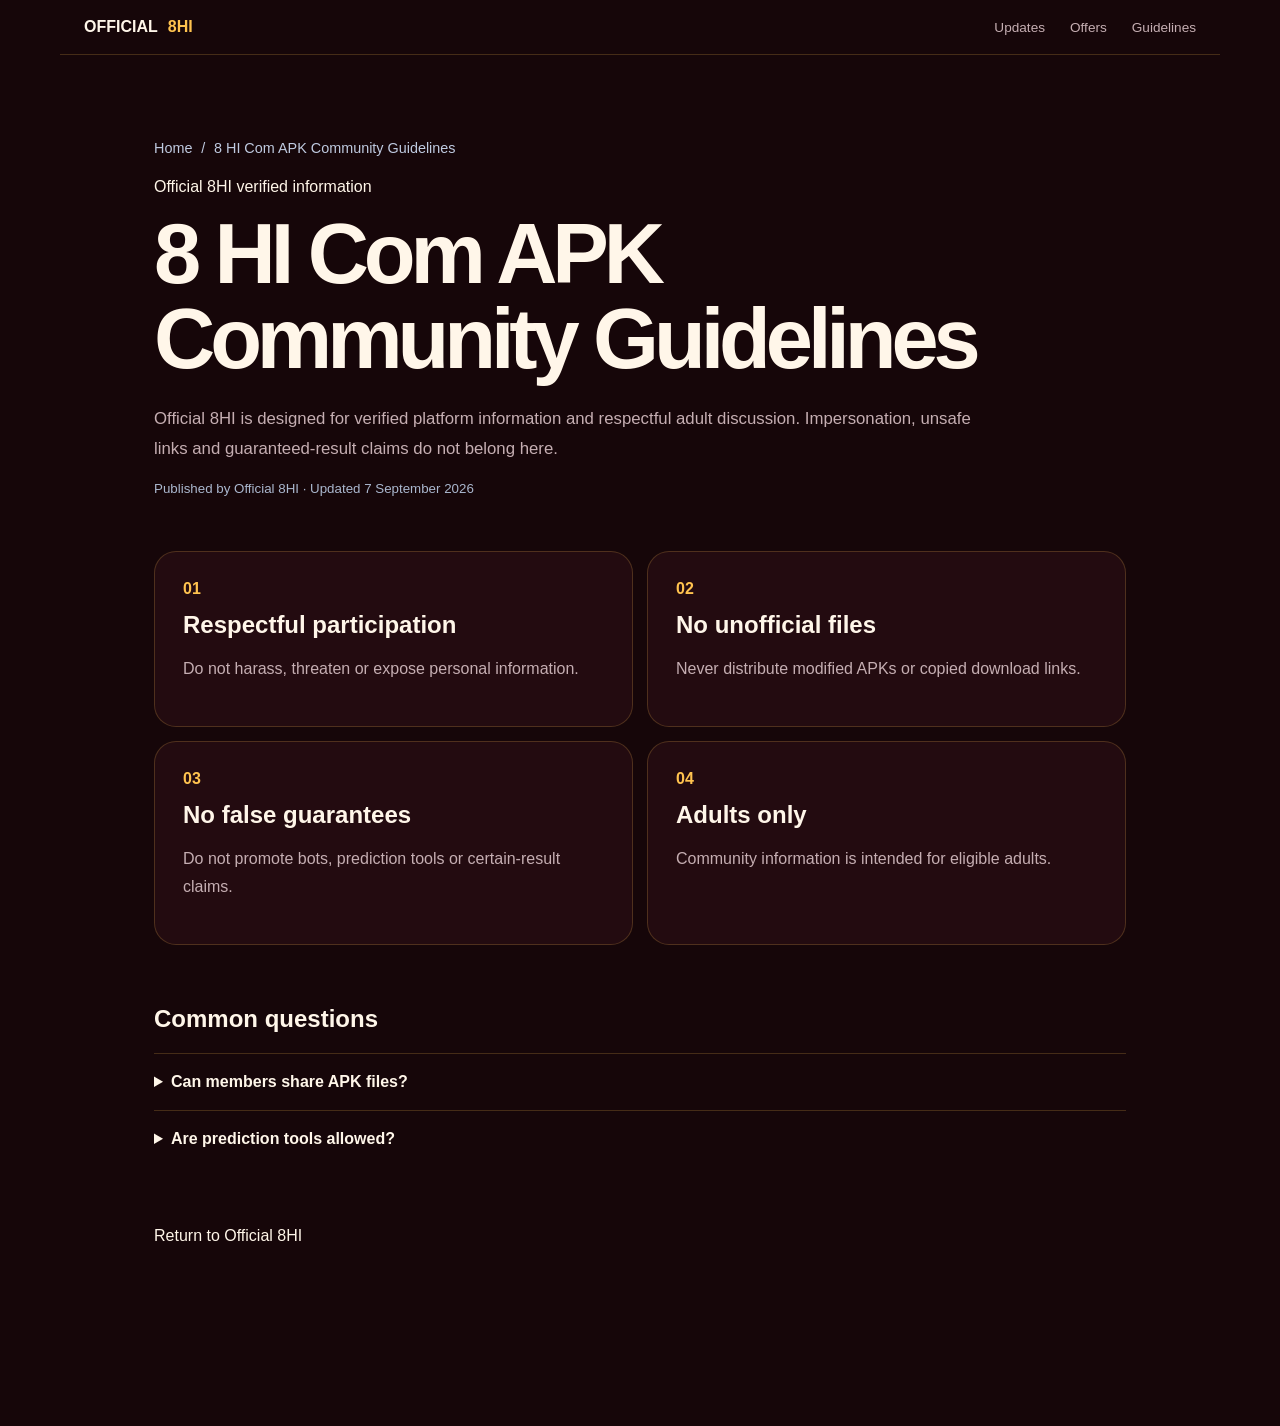
==== commit 2240ba98: "Replace App branding with APK" ====
--- a/community-guidelines/index.html
+++ b/community-guidelines/index.html
@@ -1,2 +1,2 @@
 <!DOCTYPE html><html lang="en-IN"><head><meta charSet="utf-8"/><meta name="viewport" content="width=device-width, initial-scale=1"/><link rel="stylesheet" href="/_next/static/css/index.CiIoMA8r.css" data-rsc-css-href="/_next/static/css/index.CiIoMA8r.css" data-precedence="vite-rsc/importer-resources"/><link rel="stylesheet" href="/_next/static/css/page.xhKDk1cl.css" data-rsc-css-href="/_next/static/css/page.xhKDk1cl.css" data-precedence="vite-rsc/importer-resources"/><link rel="stylesheet" href="/_next/static/css/Seo.BQ40Nzmg.css" data-rsc-css-href="/_next/static/css/Seo.BQ40Nzmg.css" data-precedence="vite-rsc/importer-resources"/><link rel="modulepreload" fetchPriority="low" href="/_next/static/chunks/index-CrFQhKd0.js"/><script src="/_next/static/chunks/rolldown-runtime-C60lm6uB.js" type="module" async=""></script><script src="/_next/static/chunks/framework-BgSIrAUN.js" type="module" async=""></script><link rel="modulepreload" href="/_next/static/chunks/layout-segment-context-BVbj2iGu.js" crossorigin=""/><script>Object.assign(((self[Symbol.for("vinext.navigationRuntime")]??={bootstrap:{routeManifest:null},functions:{}}).bootstrap.rsc??={rsc:[]}),{params:{"slug":"community-guidelines"},nav:{"pathname":"/community-guidelines","searchParams":[]}})</script><link rel="modulepreload" href="/_next/static/chunks/index-CrFQhKd0.js" />
-</head><body><main><script type="application/ld+json">{"@context":"https://schema.org","@graph":[{"@type":"Organization","@id":"https://official8hi.com/#organization","name":"Official 8HI","url":"https://official8hi.com/","logo":{"@type":"ImageObject","url":"https://official8hi.com/icon-512.png"}},{"@type":"WebSite","@id":"https://official8hi.com/#website","name":"Official 8HI","url":"https://official8hi.com/","inLanguage":"en-IN","publisher":{"@id":"https://official8hi.com/#organization"}},{"@type":"WebPage","name":"8 HI Com App Community Guidelines","description":"Read the principles for accurate, respectful and responsible participation around the 8HI community.","url":"https://official8hi.com/community-guidelines","datePublished":"2026-08-31","dateModified":"2026-08-31","isPartOf":{"@id":"https://official8hi.com/#website"}},{"@type":"BreadcrumbList","itemListElement":[{"@type":"ListItem","position":1,"name":"Official 8HI","item":"https://official8hi.com/"},{"@type":"ListItem","position":2,"name":"8 HI Com App Community Guidelines","item":"https://official8hi.com/community-guidelines"}]},{"@type":"FAQPage","mainEntity":[{"@type":"Question","name":"Can members share APK files?","acceptedAnswer":{"@type":"Answer","text":"No. Link only to the official download centre."}},{"@type":"Question","name":"Are prediction tools allowed?","acceptedAnswer":{"@type":"Answer","text":"No claims of guaranteed outcomes are accepted."}}]}]}</script><header><a class="brand" href="/">OFFICIAL <b>8HI</b></a><nav><a href="/updates">Updates</a><a href="/offers">Offers</a><a href="/community-guidelines">Guidelines</a></nav></header><article class="subpage"><nav class="crumb"><a href="/">Home</a><span>/</span><span>8 HI Com App Community Guidelines</span></nav><p class="eyebrow">Official 8HI verified information</p><h1>8 HI Com App Community Guidelines</h1><p class="intro">Official 8HI is designed for verified platform information and respectful adult discussion. Impersonation, unsafe links and guaranteed-result claims do not belong here.</p><small class="updated">Published by Official 8HI · Updated 7 September 2026</small><div class="subgrid"><section><b>0<!-- -->1</b><h2>Respectful participation</h2><p>Do not harass, threaten or expose personal information.</p></section><section><b>0<!-- -->2</b><h2>No unofficial files</h2><p>Never distribute modified APKs or copied download links.</p></section><section><b>0<!-- -->3</b><h2>No false guarantees</h2><p>Do not promote bots, prediction tools or certain-result claims.</p></section><section><b>0<!-- -->4</b><h2>Adults only</h2><p>Community information is intended for eligible adults.</p></section></div><div class="faq"><h2>Common questions</h2><details><summary>Can members share APK files?</summary><p>No. Link only to the official download centre.</p></details><details><summary>Are prediction tools allowed?</summary><p>No claims of guaranteed outcomes are accepted.</p></details></div><a href="/">Return to Official 8HI</a></article><style id="support-depth-style">  .support-depth{max-width:1120px;margin:64px auto;padding:0 22px;color:inherit;font-family:system-ui,-apple-system,sans-serif}.support-depth__intro{padding:30px;border:1px solid rgba(72,220,194,.3);border-radius:24px;background:linear-gradient(145deg,rgba(19,68,63,.22),rgba(5,18,18,.08))}.support-depth__eyebrow{margin:0 0 8px;font-size:12px;font-weight:900;letter-spacing:.12em;text-transform:uppercase;color:#32d9bc}.support-depth h2{margin:0 0 14px;font-size:clamp(26px,4vw,42px);line-height:1.08}.support-depth h3{margin:0 0 9px;font-size:19px}.support-depth p{font-size:15px;line-height:1.72}.support-depth__grid{display:grid;grid-template-columns:repeat(2,minmax(0,1fr));gap:16px;margin:22px 0}.support-depth article,.support-depth details{padding:22px;border:1px solid rgba(127,160,155,.24);border-radius:18px;background:rgba(8,24,23,.08)}.support-depth__links{display:flex;flex-wrap:wrap;gap:10px;margin-top:20px}.support-depth__links a{display:inline-flex;min-height:48px;align-items:center;padding:0 18px;border-radius:12px;font-weight:900;text-decoration:none}.support-depth__primary{background:#35e0c1;color:#031513!important}.support-depth__secondary{border:1px solid currentColor;color:inherit!important}.support-depth details{margin-top:10px}.support-depth summary{cursor:pointer;font-weight:850;line-height:1.4}.support-depth details p{margin-bottom:0}.support-depth__disclosure{opacity:.78;font-size:13px!important}@media(max-width:680px){.support-depth{margin:44px auto;padding:0 14px}.support-depth__intro{padding:23px 18px}.support-depth__grid{grid-template-columns:1fr}.support-depth article{padding:19px}.support-depth__links{display:grid}.support-depth__links a{justify-content:center;min-height:52px}}</style><section class="support-depth" aria-labelledby="support-depth-title">  <div class="support-depth__intro">    <p class="support-depth__eyebrow">Verified 8HI support · Updated for 2026</p>    <h2 id="support-depth-title">8HI official update desk: a clear route to 8hiapp.com</h2>    <p><strong>official8hi.com</strong> is a focused support resource for brand announcements and verified updates. It explains release notices, service information, important changes and official destinations. The website does not replace the main platform. When you are ready to continue, use the clearly marked link to <strong>8hiapp.com</strong> or the verified APK button.</p>    <p>Our purpose is to reduce confusion caused by similar search phrases such as 8HI app, 8HI APK, 8HI download, 8HI.COM and 8HI new version 2026. Every important action is separated into two choices: open the main website for current platform information, or download the verified Android package.</p>    <div class="support-depth__links"><a class="support-depth__primary" href="https://8hiapp.com/">Open 8hiapp.com →</a><a class="support-depth__secondary" href="https://cocosapk.arkbotita85.com/apk/DNjfxApS/1750/8HI_1750_1773.apk" download="8HI_1750_1773.apk" rel="nofollow">Download 8HI APK</a></div>  </div>  <div class="support-depth__grid">    <article><h3>1. Confirm the official destination</h3><p>Check the address bar before continuing. This guide links directly to <strong>8hiapp.com</strong>. Avoid copied pages, shortened links and files sent through unknown messages. A clear domain check is the first step before using any app or APK.</p></article>    <article><h3>2. Review the 2026 release details</h3><p>Before installation, compare the published file name, release description and Android requirements. The current verified package uses the file name <strong>8HI_1750_1773.apk</strong>. If a different file appears, return to this guide and use the verified button.</p></article>    <article><h3>3. Prepare your Android device</h3><p>Keep sufficient storage available, use a stable connection and retain Android security scanning. Do not disable protection permanently. After installation, remove unnecessary installer copies and obtain future versions only through the same verified route.</p></article>    <article><h3>4. Understand this support domain</h3><p>This domain provides a specific reference instead of pretending to be another main website. Its role is to answer focused search questions, publish practical checks and guide visitors toward <strong>8hiapp.com</strong> with a prominent, consistent action.</p></article>  </div>  <h2>Frequently asked questions</h2>  <details><summary>Is official8hi.com the main 8HI website?</summary><p>No. It is a support guide. The main destination for this group is <a href="https://8hiapp.com/">8hiapp.com</a>. The large main-site button is available at the top and bottom of every page.</p></details>  <details><summary>Where is the current 8HI APK download?</summary><p>Use the verified Download APK button on this page. It points to the current package named 8HI_1750_1773.apk. Check the file name before opening the installer.</p></details>  <details><summary>Can I use this guide on a mobile screen?</summary><p>Yes. The navigation, content cards and fixed action panel are designed for narrow screens, large touch targets and safe spacing around the bottom edge of modern phones.</p></details>  <details><summary>How do I find the new version in the future?</summary><p>Return to official8hi.com or open 8hiapp.com. Updated version information should be verified against the published file name and release notes before replacing an installed copy.</p></details>  <p class="support-depth__disclosure">Support information only. Keep account details private, use strong passwords and never share verification codes with third parties.</p></section></main><!--$--><!--/$--><div hidden=""><!--$--><div hidden=""><title>8 HI Com App Community Guidelines | Official 8HI</title><meta name="description" content="Read the principles for accurate, respectful and responsible participation around the 8HI community."><meta name="robots" content="index, follow"><meta name="googlebot" content="index, follow, max-image-preview:large, max-snippet:-1"><meta property="og:title" content="Official 8HI — Stay Close to 8HI"><meta property="og:description" content="Verified platform news and community information."><meta property="og:url" content="https://official8hi.com"><meta property="og:type" content="website"><meta property="og:locale" content="en_IN"><meta property="og:image" content="https://official8hi.com/og.png"><meta name="twitter:card" content="summary_large_image"><meta name="twitter:title" content="Official 8HI — Stay Close to 8HI"><meta name="twitter:description" content="Verified platform news and community information."><meta name="twitter:image" content="https://official8hi.com/og.png"><link rel="shortcut icon" href="/favicon.ico"><link rel="icon" href="/icon-48.png" type="image/png" sizes="48x48"><link rel="icon" href="/icon.png" type="image/png" sizes="96x96"><link rel="icon" href="/icon-192.png" type="image/png" sizes="192x192"><link rel="icon" href="/favicon.ico" type="image/x-icon" sizes="48x48"><link rel="apple-touch-icon" href="/icon-192.png" type="image/png" sizes="192x192"><link rel="manifest" href="/manifest.webmanifest"><link rel="canonical" href="https://official8hi.com/community-guidelines"></div><!--/$--></div><script type="module" src="/_next/static/chunks/index-CrFQhKd0.js" id="_R_" async=""></script><script>((self[Symbol.for("vinext.navigationRuntime")]??={bootstrap:{routeManifest:null},functions:{}}).bootstrap.rsc??={rsc:[]}).rsc.push("4:I[\"241712b84696\",[],\"Children\",1]\n")</script><script>((self[Symbol.for("vinext.navigationRuntime")]??={bootstrap:{routeManifest:null},functions:{}}).bootstrap.rsc??={rsc:[]}).rsc.push("5:I[\"c97c5256dee9\",[],\"GlobalErrorBoundary\",1]\n")</script><script>((self[Symbol.for("vinext.navigationRuntime")]??={bootstrap:{routeManifest:null},functions:{}}).bootstrap.rsc??={rsc:[]}).rsc.push("6:I[\"4fc9a72db2d4\",[],\"default\",1]\n")</script><script>((self[Symbol.for("vinext.navigationRuntime")]??={bootstrap:{routeManifest:null},functions:{}}).bootstrap.rsc??={rsc:[]}).rsc.push("7:I[\"c97c5256dee9\",[],\"ErrorBoundary\",1]\n")</script><script>((self[Symbol.for("vinext.navigationRuntime")]??={bootstrap:{routeManifest:null},functions:{}}).bootstrap.rsc??={rsc:[]}).rsc.push("8:I[\"fca0cf90f4e2\",[],\"LayoutSegmentProvider\",1]\n")</script><script>((self[Symbol.for("vinext.navigationRuntime")]??={bootstrap:{routeManifest:null},functions:{}}).bootstrap.rsc??={rsc:[]}).rsc.push("9:I[\"241712b84696\",[],\"Slot\",1]\n")</script><script>((self[Symbol.for("vinext.navigationRuntime")]??={bootstrap:{routeManifest:null},functions:{}}).bootstrap.rsc??={rsc:[]}).rsc.push("a:I[\"c97c5256dee9\",[],\"NotFoundBoundary\",1]\n")</script><script>((self[Symbol.for("vinext.navigationRuntime")]??={bootstrap:{routeManifest:null},functions:{}}).bootstrap.rsc??={rsc:[]}).rsc.push("b:I[\"fa878354c746\",[],\"AppRouterScrollTarget\",1]\n")</script><script>((self[Symbol.for("vinext.navigationRuntime")]??={bootstrap:{routeManifest:null},functions:{}}).bootstrap.rsc??={rsc:[]}).rsc.push("c:I[\"c97c5256dee9\",[],\"RedirectBoundary\",1]\n")</script><script>((self[Symbol.for("vinext.navigationRuntime")]??={bootstrap:{routeManifest:null},functions:{}}).bootstrap.rsc??={rsc:[]}).rsc.push("d:\"$Sreact.suspense\"\n")</script><script>((self[Symbol.for("vinext.navigationRuntime")]??={bootstrap:{routeManifest:null},functions:{}}).bootstrap.rsc??={rsc:[]}).rsc.push(":HL[\"/_next/static/css/index.CiIoMA8r.css\",\"style\"     ]\n")</script><script>((self[Symbol.for("vinext.navigationRuntime")]??={bootstrap:{routeManifest:null},functions:{}}).bootstrap.rsc??={rsc:[]}).rsc.push("0:{\"__route\":\"route:/community-guidelines\",\"__interceptionContext\":null,\"__layoutIds\":[\"layout:/\"],\"__rootLayout\":\"/\",\"__sourcePage\":\"/[slug]/page\",\"__vinext_streaming_metadata_body:route:/community-guidelines\":\"$L1\",\"__vinext_streaming_metadata_outlet:route:/community-guidelines\":\"$L2\",\"page:/community-guidelines\":\"$L3\",\"layout:/\":[[[[\"$\",\"link\",\"css:/_next/static/css/index.CiIoMA8r.css\",{\"rel\":\"stylesheet\",\"precedence\":\"vite-rsc/importer-resources\",\"href\":\"/_next/static/css/index.CiIoMA8r.css\",\"data-rsc-css-href\":\"/_next/static/css/index.CiIoMA8r.css\"}],\"$undefined\"],[\"$\",\"html\",null,{\"lang\":\"en-IN\",\"children\":[\"$\",\"body\",null,{\"children\":[\"$\",\"$L4\",null,{}]}]}]],null],\"route:/community-guidelines\":[[[\"$\",\"meta\",null,{\"charSet\":\"utf-8\"}],null,[[\"$\",\"meta\",\"0\",{\"name\":\"viewport\",\"content\":\"width=device-width, initial-scale=1\"}]]],[\"$\",\"$L5\",null,{\"fallback\":\"$6\",\"children\":[\"$\",\"$L7\",null,{\"fallback\":\"$6\",\"children\":[\"$\",\"$L8\",null,{\"providerId\":\"layout:/\",\"segmentMap\":{\"children\":[\"community-guidelines\"]},\"children\":[\"$\",\"$L9\",null,{\"id\":\"layout:/\",\"parallelSlots\":\"$undefined\",\"children\":[\"$\",\"$La\",null,{\"resetKey\":\"slug|community-guidelines|d\",\"fallback\":[\"$\",\"main\",null,{\"className\":\"subpage\",\"children\":[[\"$\",\"p\",null,{\"className\":\"eyebrow\",\"children\":\"404\"}],[\"$\",\"h1\",null,{\"children\":\"Notice not found\"}],[\"$\",\"p\",null,{\"className\":\"intro\",\"children\":\"This address is not part of the verified Official 8HI information desk.\"}],[\"$\",\"a\",null,{\"href\":\"/\",\"children\":\"Return to Official 8HI\"}]]}],\"children\":[\"$\",\"$La\",null,{\"resetKey\":\"[\\\"slug|community-guidelines|d\\\"]\",\"fallback\":[\"$\",\"main\",null,{\"className\":\"subpage\",\"children\":[[\"$\",\"p\",null,{\"className\":\"eyebrow\",\"children\":\"404\"}],[\"$\",\"h1\",null,{\"children\":\"Notice not found\"}],[\"$\",\"p\",null,{\"className\":\"intro\",\"children\":\"This address is not part of the verified Official 8HI information desk.\"}],[\"$\",\"a\",null,{\"href\":\"/\",\"children\":\"Return to Official 8HI\"}]]}],\"children\":[\"$\",\"$Lb\",null,{\"children\":[\"$\",\"$Lc\",null,{\"children\":[[\"$\",\"$L8\",null,{\"providerId\":\"page:/community-guidelines\",\"segmentMap\":{\"children\":[\"__PAGE__\"]},\"children\":[\"$\",\"$L9\",null,{\"id\":\"page:/community-guidelines\"}]}],[\"$\",\"$d\",null,{\"fallback\":null,\"children\":[\"$\",\"$L9\",null,{\"id\":\"__vinext_streaming_metadata_outlet:route:/community-guidelines\"}]}]]}]}]}]}]}]}]}]}],null,[\"$\",\"div\",null,{\"hidden\":true,\"children\":[\"$\",\"$d\",null,{\"fallback\":null,\"children\":[\"$\",\"$L9\",null,{\"id\":\"__vinext_streaming_metadata_body:route:/community-guidelines\"}]}]}]],\"__layoutFlags\":{\"layout:/\":\"s\"},\"__artifactCompatibility\":{\"schemaVersion\":1,\"graphVersion\":\"app-route-graph:c75e66a7605490d9\",\"deploymentVersion\":\"f76f2bc6-9877-46dc-8e37-2fa02116fa66\",\"appElementsSchemaVersion\":1,\"rscPayloadSchemaVersion\":1,\"rootBoundaryId\":\"/\",\"renderEpoch\":null},\"__renderObservation\":{\"schemaVersion\":1,\"output\":{\"kind\":\"app-rsc\",\"mountedSlotsFingerprint\":null,\"renderEpoch\":null,\"rootBoundaryId\":\"/\",\"routeId\":\"route:/community-guidelines\"},\"completeness\":\"partial\",\"boundaryOutcome\":{\"kind\":\"unknown\"},\"requestApis\":[{\"kind\":\"connection\",\"status\":\"unknown\"},{\"kind\":\"cookies\",\"status\":\"unknown\"},{\"kind\":\"draftMode\",\"status\":\"unknown\"},{\"kind\":\"headers\",\"status\":\"unknown\"},{\"kind\":\"params\",\"status\":\"observed\"},{\"kind\":\"searchParams\",\"status\":\"unknown\"}],\"dynamicFetches\":[],\"cacheTags\":[\"/community-guidelines\",\"_N_T_/[slug]/layout\",\"_N_T_/[slug]/page\",\"_N_T_/community-guidelines\",\"_N_T_/layout\"],\"pathTags\":[\"/community-guidelines\"],\"cacheability\":\"unknown\",\"downgrade\":{\"target\":\"freshRender\",\"reasons\":[{\"code\":\"CP_DOWNGRADE_CACHEABILITY_UNKNOWN\",\"target\":\"freshRender\"},{\"code\":\"CP_DOWNGRADE_INCOMPLETE_OBSERVATION\",\"completeness\":\"partial\",\"target\":\"freshRender\"},{\"code\":\"CP_DOWNGRADE_UNKNOWN_REQUEST_API\",\"requestApi\":\"connection\",\"target\":\"freshRender\"},{\"code\":\"CP_DOWNGRADE_UNKNOWN_REQUEST_API\",\"requestApi\":\"cookies\",\"target\":\"freshRender\"},{\"code\":\"CP_DOWNGRADE_UNKNOWN_REQUEST_API\",\"requestApi\":\"draftMode\",\"target\":\"freshRender\"},{\"code\":\"CP_DOWNGRADE_UNKNOWN_REQUEST_API\",\"requestApi\":\"headers\",\"target\":\"freshRender\"},{\"code\":\"CP_DOWNGRADE_PUBLIC_REQUEST_API\",\"requestApi\":\"params\",\"target\":\"publicVariant\"},{\"code\":\"CP_DOWNGRADE_UNKNOWN_REQUEST_API\",\"requestApi\":\"searchParams\",\"target\":\"freshRender\"}],\"fallback\":{\"kind\":\"breakerFallback\",\"code\":\"CP_PRIVATE_DYNAMIC_DOWNGRADE\",\"mode\":\"renderFresh\",\"scope\":\"affectedOutput\",\"fields\":{\"reasonCodes\":[\"CP_DOWNGRADE_CACHEABILITY_UNKNOWN\",\"CP_DOWNGRADE_INCOMPLETE_OBSERVATION\",\"CP_DOWNGRADE_UNKNOWN_REQUEST_API\",\"CP_DOWNGRADE_UNKNOWN_REQUEST_API\",\"CP_DOWNGRADE_UNKNOWN_REQUEST_API\",\"CP_DOWNGRADE_UNKNOWN_REQUEST_API\",\"CP_DOWNGRADE_PUBLIC_REQUEST_API\",\"CP_DOWNGRADE_UNKNOWN_REQUEST_API\"],\"target\":\"freshRender\"}},\"isPublicCacheCandidate\":false}}}\n")</script><script>((self[Symbol.for("vinext.navigationRuntime")]??={bootstrap:{routeManifest:null},functions:{}}).bootstrap.rsc??={rsc:[]}).rsc.push("e:T5f2,")</script><script>((self[Symbol.for("vinext.navigationRuntime")]??={bootstrap:{routeManifest:null},functions:{}}).bootstrap.rsc??={rsc:[]}).rsc.push("\u003ctitle\u003e8 HI Com App Community Guidelines | Official 8HI\u003c/title\u003e\u003cmeta name=\"description\" content=\"Read the principles for accurate, respectful and responsible participation around the 8HI community.\"\u003e\u003cmeta name=\"robots\" content=\"index, follow\"\u003e\u003cmeta name=\"googlebot\" content=\"index, follow, max-image-preview:large, max-snippet:-1\"\u003e\u003cmeta property=\"og:title\" content=\"Official 8HI — Stay Close to 8HI\"\u003e\u003cmeta property=\"og:description\" content=\"Verified platform news and community information.\"\u003e\u003cmeta property=\"og:url\" content=\"https://official8hi.com\"\u003e\u003cmeta property=\"og:type\" content=\"website\"\u003e\u003cmeta property=\"og:locale\" content=\"en_IN\"\u003e\u003cmeta property=\"og:image\" content=\"https://official8hi.com/og.png\"\u003e\u003cmeta name=\"twitter:card\" content=\"summary_large_image\"\u003e\u003cmeta name=\"twitter:title\" content=\"Official 8HI — Stay Close to 8HI\"\u003e\u003cmeta name=\"twitter:description\" content=\"Verified platform news and community information.\"\u003e\u003cmeta name=\"twitter:image\" content=\"https://official8hi.com/og.png\"\u003e\u003clink rel=\"shortcut icon\" href=\"/favicon.ico\"\u003e\u003clink rel=\"icon\" href=\"/icon-48.png\" type=\"image/png\" sizes=\"48x48\"\u003e\u003clink rel=\"icon\" href=\"/icon.png\" type=\"image/png\" sizes=\"96x96\"\u003e\u003clink rel=\"icon\" href=\"/icon-192.png\" type=\"image/png\" sizes=\"192x192\"\u003e\u003clink rel=\"icon\" href=\"/favicon.ico\" type=\"image/x-icon\" sizes=\"48x48\"\u003e\u003clink rel=\"apple-touch-icon\" href=\"/icon-192.png\" type=\"image/png\" sizes=\"192x192\"\u003e\u003clink rel=\"manifest\" href=\"/manifest.webmanifest\"\u003e\u003clink rel=\"canonical\" href=\"https://official8hi.com/community-guidelines\"\u003e")</script><script>((self[Symbol.for("vinext.navigationRuntime")]??={bootstrap:{routeManifest:null},functions:{}}).bootstrap.rsc??={rsc:[]}).rsc.push("1:[\"$\",\"div\",null,{\"hidden\":true,\"dangerouslySetInnerHTML\":{\"__html\":\"$e\"}}]\n")</script><script>((self[Symbol.for("vinext.navigationRuntime")]??={bootstrap:{routeManifest:null},functions:{}}).bootstrap.rsc??={rsc:[]}).rsc.push("2:null\n")</script><script>((self[Symbol.for("vinext.navigationRuntime")]??={bootstrap:{routeManifest:null},functions:{}}).bootstrap.rsc??={rsc:[]}).rsc.push(":HL[\"/_next/static/css/page.xhKDk1cl.css\",\"style\"     ]\n")</script><script>((self[Symbol.for("vinext.navigationRuntime")]??={bootstrap:{routeManifest:null},functions:{}}).bootstrap.rsc??={rsc:[]}).rsc.push(":HL[\"/_next/static/css/Seo.BQ40Nzmg.css\",\"style\"     ]\n")</script><script>((self[Symbol.for("vinext.navigationRuntime")]??={bootstrap:{routeManifest:null},functions:{}}).bootstrap.rsc??={rsc:[]}).rsc.push("3:[[[\"$\",\"link\",\"css:/_next/static/css/page.xhKDk1cl.css\",{\"rel\":\"stylesheet\",\"precedence\":\"vite-rsc/importer-resources\",\"href\":\"/_next/static/css/page.xhKDk1cl.css\",\"data-rsc-css-href\":\"/_next/static/css/page.xhKDk1cl.css\"}],[\"$\",\"link\",\"css:/_next/static/css/Seo.BQ40Nzmg.css\",{\"rel\":\"stylesheet\",\"precedence\":\"vite-rsc/importer-resources\",\"href\":\"/_next/static/css/Seo.BQ40Nzmg.css\",\"data-rsc-css-href\":\"/_next/static/css/Seo.BQ40Nzmg.css\"}],\"$undefined\"],\"$Lf\"]\n")</script><script>((self[Symbol.for("vinext.navigationRuntime")]??={bootstrap:{routeManifest:null},functions:{}}).bootstrap.rsc??={rsc:[]}).rsc.push("10:T571,")</script><script>((self[Symbol.for("vinext.navigationRuntime")]??={bootstrap:{routeManifest:null},functions:{}}).bootstrap.rsc??={rsc:[]}).rsc.push("{\"@context\":\"https://schema.org\",\"@graph\":[{\"@type\":\"Organization\",\"@id\":\"https://official8hi.com/#organization\",\"name\":\"Official 8HI\",\"url\":\"https://official8hi.com/\",\"logo\":{\"@type\":\"ImageObject\",\"url\":\"https://official8hi.com/icon-512.png\"}},{\"@type\":\"WebSite\",\"@id\":\"https://official8hi.com/#website\",\"name\":\"Official 8HI\",\"url\":\"https://official8hi.com/\",\"inLanguage\":\"en-IN\",\"publisher\":{\"@id\":\"https://official8hi.com/#organization\"}},{\"@type\":\"WebPage\",\"name\":\"8 HI Com App Community Guidelines\",\"description\":\"Read the principles for accurate, respectful and responsible participation around the 8HI community.\",\"url\":\"https://official8hi.com/community-guidelines\",\"datePublished\":\"2026-08-31\",\"dateModified\":\"2026-08-31\",\"isPartOf\":{\"@id\":\"https://official8hi.com/#website\"}},{\"@type\":\"BreadcrumbList\",\"itemListElement\":[{\"@type\":\"ListItem\",\"position\":1,\"name\":\"Official 8HI\",\"item\":\"https://official8hi.com/\"},{\"@type\":\"ListItem\",\"position\":2,\"name\":\"8 HI Com App Community Guidelines\",\"item\":\"https://official8hi.com/community-guidelines\"}]},{\"@type\":\"FAQPage\",\"mainEntity\":[{\"@type\":\"Question\",\"name\":\"Can members share APK files?\",\"acceptedAnswer\":{\"@type\":\"Answer\",\"text\":\"No. Link only to the official download centre.\"}},{\"")</script><script>((self[Symbol.for("vinext.navigationRuntime")]??={bootstrap:{routeManifest:null},functions:{}}).bootstrap.rsc??={rsc:[]}).rsc.push("@type\":\"Question\",\"name\":\"Are prediction tools allowed?\",\"acceptedAnswer\":{\"@type\":\"Answer\",\"text\":\"No claims of guaranteed outcomes are accepted.\"}}]}]}")</script><script>((self[Symbol.for("vinext.navigationRuntime")]??={bootstrap:{routeManifest:null},functions:{}}).bootstrap.rsc??={rsc:[]}).rsc.push("f:[\"$\",\"main\",null,{\"children\":[[[[\"$\",\"link\",\"css:/_next/static/css/Seo.BQ40Nzmg.css\",{\"rel\":\"stylesheet\",\"precedence\":\"vite-rsc/importer-resources\",\"href\":\"/_next/static/css/Seo.BQ40Nzmg.css\",\"data-rsc-css-href\":\"/_next/static/css/Seo.BQ40Nzmg.css\"}],\"$undefined\"],[\"$\",\"script\",null,{\"type\":\"application/ld+json\",\"dangerouslySetInnerHTML\":{\"__html\":\"$10\"}}]],[\"$\",\"header\",null,{\"children\":[[\"$\",\"a\",null,{\"className\":\"brand\",\"href\":\"/\",\"children\":[\"OFFICIAL \",[\"$\",\"b\",null,{\"children\":\"8HI\"}]]}],[\"$\",\"nav\",null,{\"children\":[[\"$\",\"a\",null,{\"href\":\"/updates\",\"children\":\"Updates\"}],[\"$\",\"a\",null,{\"href\":\"/offers\",\"children\":\"Offers\"}],[\"$\",\"a\",null,{\"href\":\"/community-guidelines\",\"children\":\"Guidelines\"}]]}]]}],[\"$\",\"article\",null,{\"className\":\"subpage\",\"children\":[[\"$\",\"nav\",null,{\"className\":\"crumb\",\"children\":[[\"$\",\"a\",null,{\"href\":\"/\",\"children\":\"Home\"}],[\"$\",\"span\",null,{\"children\":\"/\"}],[\"$\",\"span\",null,{\"children\":\"8 HI Com App Community Guidelines\"}]]}],[\"$\",\"p\",null,{\"className\":\"eyebrow\",\"children\":\"Official 8HI verified information\"}],[\"$\",\"h1\",null,{\"children\":\"8 HI Com App Community Guidelines\"}],[\"$\",\"p\",null,{\"className\":\"intro\",\"children\":\"Official 8HI is designed for verified platform information and respectful adult discussion. Impersonation, unsafe links and guaranteed-result claims do not belong here.\"}],[\"$\",\"small\",null,{\"className\":\"updated\",\"children\":\"Published by Official 8HI · Updated 7 September 2026\"}],[\"$\",\"div\",null,{\"className\":\"subgrid\",\"children\":[[\"$\",\"section\",\"Respectful participation\",{\"children\":[[\"$\",\"b\",null,{\"children\":[\"0\",1]}],[\"$\",\"h2\",null,{\"children\":\"Respectful participation\"}],[\"$\",\"p\",null,{\"children\":\"Do not harass, threaten or expose personal information.\"}]]}],[\"$\",\"section\",\"No unofficial files\",{\"children\":[[\"$\",\"b\",null,{\"children\":[\"0\",2]}],[\"$\",\"h2\",null,{\"children\":\"No unofficial files\"}],[\"$\",\"p\",null,{\"children\":\"Never distribute modified APKs or copied download links.\"}]]}],[\"$\",\"section\",\"No false guarantees\",{\"children\":[[\"$\",\"b\",null,{\"children\":[\"0\",3]}],[\"$\",\"h2\",null,{\"children\":\"No false guarantees\"}],[\"$\",\"p\",null,{\"children\":\"Do not promote bots, prediction tools or certain-result claims.\"}]]}],[\"$\",\"section\",\"Adults only\",{\"children\":[[\"$\",\"b\",null,{\"children\":[\"0\",4]}],[\"$\",\"h2\",null,{\"children\":\"Adults only\"}],[\"$\",\"p\",null,{\"children\":\"Community information is intended for eligible adults.\"}]]}]]}],[\"$\",\"div\",null,{\"className\":\"faq\",\"children\":[[\"$\",\"h2\",null,{\"children\":\"Common questions\"}],[[\"$\",\"details\",\"Can members share APK files?\",{\"children\":[[\"$\",\"summary\",null,{\"children\":\"Can members share APK files?\"}],\"$L11\"]}],\"$L12\"]]}],\"$L13\"]}]]}]\n")</script><script>((self[Symbol.for("vinext.navigationRuntime")]??={bootstrap:{routeManifest:null},functions:{}}).bootstrap.rsc??={rsc:[]}).rsc.push("11:[\"$\",\"p\",null,{\"children\":\"No. Link only to the official download centre.\"}]\n")</script><script>((self[Symbol.for("vinext.navigationRuntime")]??={bootstrap:{routeManifest:null},functions:{}}).bootstrap.rsc??={rsc:[]}).rsc.push("12:[\"$\",\"details\",\"Are prediction tools allowed?\",{\"children\":[[\"$\",\"summary\",null,{\"children\":\"Are prediction tools allowed?\"}],[\"$\",\"p\",null,{\"children\":\"No claims of guaranteed outcomes are accepted.\"}]]}]\n")</script><script>((self[Symbol.for("vinext.navigationRuntime")]??={bootstrap:{routeManifest:null},functions:{}}).bootstrap.rsc??={rsc:[]}).rsc.push("13:[\"$\",\"a\",null,{\"href\":\"/\",\"children\":\"Return to Official 8HI\"}]\n")</script><script>Object.assign(((self[Symbol.for("vinext.navigationRuntime")]??={bootstrap:{routeManifest:null},functions:{}}).bootstrap.rsc??={rsc:[]}),{"initialCacheKind":"static"});((self[Symbol.for("vinext.navigationRuntime")]??={bootstrap:{routeManifest:null},functions:{}}).bootstrap.rsc??={rsc:[]}).done=true</script><script src="/download-ready.js" defer></script><script src="/support-navigation.js" defer></script></body></html>+</head><body><main><script type="application/ld+json">{"@context":"https://schema.org","@graph":[{"@type":"Organization","@id":"https://official8hi.com/#organization","name":"Official 8HI","url":"https://official8hi.com/","logo":{"@type":"ImageObject","url":"https://official8hi.com/icon-512.png"}},{"@type":"WebSite","@id":"https://official8hi.com/#website","name":"Official 8HI","url":"https://official8hi.com/","inLanguage":"en-IN","publisher":{"@id":"https://official8hi.com/#organization"}},{"@type":"WebPage","name":"8 HI Com APK Community Guidelines","description":"Read the principles for accurate, respectful and responsible participation around the 8HI community.","url":"https://official8hi.com/community-guidelines","datePublished":"2026-08-31","dateModified":"2026-08-31","isPartOf":{"@id":"https://official8hi.com/#website"}},{"@type":"BreadcrumbList","itemListElement":[{"@type":"ListItem","position":1,"name":"Official 8HI","item":"https://official8hi.com/"},{"@type":"ListItem","position":2,"name":"8 HI Com APK Community Guidelines","item":"https://official8hi.com/community-guidelines"}]},{"@type":"FAQPage","mainEntity":[{"@type":"Question","name":"Can members share APK files?","acceptedAnswer":{"@type":"Answer","text":"No. Link only to the official download centre."}},{"@type":"Question","name":"Are prediction tools allowed?","acceptedAnswer":{"@type":"Answer","text":"No claims of guaranteed outcomes are accepted."}}]}]}</script><header><a class="brand" href="/">OFFICIAL <b>8HI</b></a><nav><a href="/updates">Updates</a><a href="/offers">Offers</a><a href="/community-guidelines">Guidelines</a></nav></header><article class="subpage"><nav class="crumb"><a href="/">Home</a><span>/</span><span>8 HI Com APK Community Guidelines</span></nav><p class="eyebrow">Official 8HI verified information</p><h1>8 HI Com APK Community Guidelines</h1><p class="intro">Official 8HI is designed for verified platform information and respectful adult discussion. Impersonation, unsafe links and guaranteed-result claims do not belong here.</p><small class="updated">Published by Official 8HI · Updated 7 September 2026</small><div class="subgrid"><section><b>0<!-- -->1</b><h2>Respectful participation</h2><p>Do not harass, threaten or expose personal information.</p></section><section><b>0<!-- -->2</b><h2>No unofficial files</h2><p>Never distribute modified APKs or copied download links.</p></section><section><b>0<!-- -->3</b><h2>No false guarantees</h2><p>Do not promote bots, prediction tools or certain-result claims.</p></section><section><b>0<!-- -->4</b><h2>Adults only</h2><p>Community information is intended for eligible adults.</p></section></div><div class="faq"><h2>Common questions</h2><details><summary>Can members share APK files?</summary><p>No. Link only to the official download centre.</p></details><details><summary>Are prediction tools allowed?</summary><p>No claims of guaranteed outcomes are accepted.</p></details></div><a href="/">Return to Official 8HI</a></article><style id="support-depth-style">  .support-depth{max-width:1120px;margin:64px auto;padding:0 22px;color:inherit;font-family:system-ui,-apple-system,sans-serif}.support-depth__intro{padding:30px;border:1px solid rgba(72,220,194,.3);border-radius:24px;background:linear-gradient(145deg,rgba(19,68,63,.22),rgba(5,18,18,.08))}.support-depth__eyebrow{margin:0 0 8px;font-size:12px;font-weight:900;letter-spacing:.12em;text-transform:uppercase;color:#32d9bc}.support-depth h2{margin:0 0 14px;font-size:clamp(26px,4vw,42px);line-height:1.08}.support-depth h3{margin:0 0 9px;font-size:19px}.support-depth p{font-size:15px;line-height:1.72}.support-depth__grid{display:grid;grid-template-columns:repeat(2,minmax(0,1fr));gap:16px;margin:22px 0}.support-depth article,.support-depth details{padding:22px;border:1px solid rgba(127,160,155,.24);border-radius:18px;background:rgba(8,24,23,.08)}.support-depth__links{display:flex;flex-wrap:wrap;gap:10px;margin-top:20px}.support-depth__links a{display:inline-flex;min-height:48px;align-items:center;padding:0 18px;border-radius:12px;font-weight:900;text-decoration:none}.support-depth__primary{background:#35e0c1;color:#031513!important}.support-depth__secondary{border:1px solid currentColor;color:inherit!important}.support-depth details{margin-top:10px}.support-depth summary{cursor:pointer;font-weight:850;line-height:1.4}.support-depth details p{margin-bottom:0}.support-depth__disclosure{opacity:.78;font-size:13px!important}@media(max-width:680px){.support-depth{margin:44px auto;padding:0 14px}.support-depth__intro{padding:23px 18px}.support-depth__grid{grid-template-columns:1fr}.support-depth article{padding:19px}.support-depth__links{display:grid}.support-depth__links a{justify-content:center;min-height:52px}}</style><section class="support-depth" aria-labelledby="support-depth-title">  <div class="support-depth__intro">    <p class="support-depth__eyebrow">Verified 8HI support · Updated for 2026</p>    <h2 id="support-depth-title">8HI official update desk: a clear route to 8hiapp.com</h2>    <p><strong>official8hi.com</strong> is a focused support resource for brand announcements and verified updates. It explains release notices, service information, important changes and official destinations. The website does not replace the main platform. When you are ready to continue, use the clearly marked link to <strong>8hiapp.com</strong> or the verified APK button.</p>    <p>Our purpose is to reduce confusion caused by similar search phrases such as 8HI APK, 8HI APK, 8HI download, 8HI.COM and 8HI new version 2026. Every important action is separated into two choices: open the main website for current platform information, or download the verified Android package.</p>    <div class="support-depth__links"><a class="support-depth__primary" href="https://8hiapp.com/">Open 8hiapp.com →</a><a class="support-depth__secondary" href="https://cocosapk.arkbotita85.com/apk/DNjfxApS/1750/8HI_1750_1773.apk" download="8HI_1750_1773.apk" rel="nofollow">Download 8HI APK</a></div>  </div>  <div class="support-depth__grid">    <article><h3>1. Confirm the official destination</h3><p>Check the address bar before continuing. This guide links directly to <strong>8hiapp.com</strong>. Avoid copied pages, shortened links and files sent through unknown messages. A clear domain check is the first step before using any app or APK.</p></article>    <article><h3>2. Review the 2026 release details</h3><p>Before installation, compare the published file name, release description and Android requirements. The current verified package uses the file name <strong>8HI_1750_1773.apk</strong>. If a different file appears, return to this guide and use the verified button.</p></article>    <article><h3>3. Prepare your Android device</h3><p>Keep sufficient storage available, use a stable connection and retain Android security scanning. Do not disable protection permanently. After installation, remove unnecessary installer copies and obtain future versions only through the same verified route.</p></article>    <article><h3>4. Understand this support domain</h3><p>This domain provides a specific reference instead of pretending to be another main website. Its role is to answer focused search questions, publish practical checks and guide visitors toward <strong>8hiapp.com</strong> with a prominent, consistent action.</p></article>  </div>  <h2>Frequently asked questions</h2>  <details><summary>Is official8hi.com the main 8HI website?</summary><p>No. It is a support guide. The main destination for this group is <a href="https://8hiapp.com/">8hiapp.com</a>. The large main-site button is available at the top and bottom of every page.</p></details>  <details><summary>Where is the current 8HI APK download?</summary><p>Use the verified Download APK button on this page. It points to the current package named 8HI_1750_1773.apk. Check the file name before opening the installer.</p></details>  <details><summary>Can I use this guide on a mobile screen?</summary><p>Yes. The navigation, content cards and fixed action panel are designed for narrow screens, large touch targets and safe spacing around the bottom edge of modern phones.</p></details>  <details><summary>How do I find the new version in the future?</summary><p>Return to official8hi.com or open 8hiapp.com. Updated version information should be verified against the published file name and release notes before replacing an installed copy.</p></details>  <p class="support-depth__disclosure">Support information only. Keep account details private, use strong passwords and never share verification codes with third parties.</p></section></main><!--$--><!--/$--><div hidden=""><!--$--><div hidden=""><title>8 HI Com APK Community Guidelines | Official 8HI</title><meta name="description" content="Read the principles for accurate, respectful and responsible participation around the 8HI community."><meta name="robots" content="index, follow"><meta name="googlebot" content="index, follow, max-image-preview:large, max-snippet:-1"><meta property="og:title" content="Official 8HI — Stay Close to 8HI"><meta property="og:description" content="Verified platform news and community information."><meta property="og:url" content="https://official8hi.com"><meta property="og:type" content="website"><meta property="og:locale" content="en_IN"><meta property="og:image" content="https://official8hi.com/og.png"><meta name="twitter:card" content="summary_large_image"><meta name="twitter:title" content="Official 8HI — Stay Close to 8HI"><meta name="twitter:description" content="Verified platform news and community information."><meta name="twitter:image" content="https://official8hi.com/og.png"><link rel="shortcut icon" href="/favicon.ico"><link rel="icon" href="/icon-48.png" type="image/png" sizes="48x48"><link rel="icon" href="/icon.png" type="image/png" sizes="96x96"><link rel="icon" href="/icon-192.png" type="image/png" sizes="192x192"><link rel="icon" href="/favicon.ico" type="image/x-icon" sizes="48x48"><link rel="apple-touch-icon" href="/icon-192.png" type="image/png" sizes="192x192"><link rel="manifest" href="/manifest.webmanifest"><link rel="canonical" href="https://official8hi.com/community-guidelines"></div><!--/$--></div><script type="module" src="/_next/static/chunks/index-CrFQhKd0.js" id="_R_" async=""></script><script>((self[Symbol.for("vinext.navigationRuntime")]??={bootstrap:{routeManifest:null},functions:{}}).bootstrap.rsc??={rsc:[]}).rsc.push("4:I[\"241712b84696\",[],\"Children\",1]\n")</script><script>((self[Symbol.for("vinext.navigationRuntime")]??={bootstrap:{routeManifest:null},functions:{}}).bootstrap.rsc??={rsc:[]}).rsc.push("5:I[\"c97c5256dee9\",[],\"GlobalErrorBoundary\",1]\n")</script><script>((self[Symbol.for("vinext.navigationRuntime")]??={bootstrap:{routeManifest:null},functions:{}}).bootstrap.rsc??={rsc:[]}).rsc.push("6:I[\"4fc9a72db2d4\",[],\"default\",1]\n")</script><script>((self[Symbol.for("vinext.navigationRuntime")]??={bootstrap:{routeManifest:null},functions:{}}).bootstrap.rsc??={rsc:[]}).rsc.push("7:I[\"c97c5256dee9\",[],\"ErrorBoundary\",1]\n")</script><script>((self[Symbol.for("vinext.navigationRuntime")]??={bootstrap:{routeManifest:null},functions:{}}).bootstrap.rsc??={rsc:[]}).rsc.push("8:I[\"fca0cf90f4e2\",[],\"LayoutSegmentProvider\",1]\n")</script><script>((self[Symbol.for("vinext.navigationRuntime")]??={bootstrap:{routeManifest:null},functions:{}}).bootstrap.rsc??={rsc:[]}).rsc.push("9:I[\"241712b84696\",[],\"Slot\",1]\n")</script><script>((self[Symbol.for("vinext.navigationRuntime")]??={bootstrap:{routeManifest:null},functions:{}}).bootstrap.rsc??={rsc:[]}).rsc.push("a:I[\"c97c5256dee9\",[],\"NotFoundBoundary\",1]\n")</script><script>((self[Symbol.for("vinext.navigationRuntime")]??={bootstrap:{routeManifest:null},functions:{}}).bootstrap.rsc??={rsc:[]}).rsc.push("b:I[\"fa878354c746\",[],\"AppRouterScrollTarget\",1]\n")</script><script>((self[Symbol.for("vinext.navigationRuntime")]??={bootstrap:{routeManifest:null},functions:{}}).bootstrap.rsc??={rsc:[]}).rsc.push("c:I[\"c97c5256dee9\",[],\"RedirectBoundary\",1]\n")</script><script>((self[Symbol.for("vinext.navigationRuntime")]??={bootstrap:{routeManifest:null},functions:{}}).bootstrap.rsc??={rsc:[]}).rsc.push("d:\"$Sreact.suspense\"\n")</script><script>((self[Symbol.for("vinext.navigationRuntime")]??={bootstrap:{routeManifest:null},functions:{}}).bootstrap.rsc??={rsc:[]}).rsc.push(":HL[\"/_next/static/css/index.CiIoMA8r.css\",\"style\"     ]\n")</script><script>((self[Symbol.for("vinext.navigationRuntime")]??={bootstrap:{routeManifest:null},functions:{}}).bootstrap.rsc??={rsc:[]}).rsc.push("0:{\"__route\":\"route:/community-guidelines\",\"__interceptionContext\":null,\"__layoutIds\":[\"layout:/\"],\"__rootLayout\":\"/\",\"__sourcePage\":\"/[slug]/page\",\"__vinext_streaming_metadata_body:route:/community-guidelines\":\"$L1\",\"__vinext_streaming_metadata_outlet:route:/community-guidelines\":\"$L2\",\"page:/community-guidelines\":\"$L3\",\"layout:/\":[[[[\"$\",\"link\",\"css:/_next/static/css/index.CiIoMA8r.css\",{\"rel\":\"stylesheet\",\"precedence\":\"vite-rsc/importer-resources\",\"href\":\"/_next/static/css/index.CiIoMA8r.css\",\"data-rsc-css-href\":\"/_next/static/css/index.CiIoMA8r.css\"}],\"$undefined\"],[\"$\",\"html\",null,{\"lang\":\"en-IN\",\"children\":[\"$\",\"body\",null,{\"children\":[\"$\",\"$L4\",null,{}]}]}]],null],\"route:/community-guidelines\":[[[\"$\",\"meta\",null,{\"charSet\":\"utf-8\"}],null,[[\"$\",\"meta\",\"0\",{\"name\":\"viewport\",\"content\":\"width=device-width, initial-scale=1\"}]]],[\"$\",\"$L5\",null,{\"fallback\":\"$6\",\"children\":[\"$\",\"$L7\",null,{\"fallback\":\"$6\",\"children\":[\"$\",\"$L8\",null,{\"providerId\":\"layout:/\",\"segmentMap\":{\"children\":[\"community-guidelines\"]},\"children\":[\"$\",\"$L9\",null,{\"id\":\"layout:/\",\"parallelSlots\":\"$undefined\",\"children\":[\"$\",\"$La\",null,{\"resetKey\":\"slug|community-guidelines|d\",\"fallback\":[\"$\",\"main\",null,{\"className\":\"subpage\",\"children\":[[\"$\",\"p\",null,{\"className\":\"eyebrow\",\"children\":\"404\"}],[\"$\",\"h1\",null,{\"children\":\"Notice not found\"}],[\"$\",\"p\",null,{\"className\":\"intro\",\"children\":\"This address is not part of the verified Official 8HI information desk.\"}],[\"$\",\"a\",null,{\"href\":\"/\",\"children\":\"Return to Official 8HI\"}]]}],\"children\":[\"$\",\"$La\",null,{\"resetKey\":\"[\\\"slug|community-guidelines|d\\\"]\",\"fallback\":[\"$\",\"main\",null,{\"className\":\"subpage\",\"children\":[[\"$\",\"p\",null,{\"className\":\"eyebrow\",\"children\":\"404\"}],[\"$\",\"h1\",null,{\"children\":\"Notice not found\"}],[\"$\",\"p\",null,{\"className\":\"intro\",\"children\":\"This address is not part of the verified Official 8HI information desk.\"}],[\"$\",\"a\",null,{\"href\":\"/\",\"children\":\"Return to Official 8HI\"}]]}],\"children\":[\"$\",\"$Lb\",null,{\"children\":[\"$\",\"$Lc\",null,{\"children\":[[\"$\",\"$L8\",null,{\"providerId\":\"page:/community-guidelines\",\"segmentMap\":{\"children\":[\"__PAGE__\"]},\"children\":[\"$\",\"$L9\",null,{\"id\":\"page:/community-guidelines\"}]}],[\"$\",\"$d\",null,{\"fallback\":null,\"children\":[\"$\",\"$L9\",null,{\"id\":\"__vinext_streaming_metadata_outlet:route:/community-guidelines\"}]}]]}]}]}]}]}]}]}]}],null,[\"$\",\"div\",null,{\"hidden\":true,\"children\":[\"$\",\"$d\",null,{\"fallback\":null,\"children\":[\"$\",\"$L9\",null,{\"id\":\"__vinext_streaming_metadata_body:route:/community-guidelines\"}]}]}]],\"__layoutFlags\":{\"layout:/\":\"s\"},\"__artifactCompatibility\":{\"schemaVersion\":1,\"graphVersion\":\"app-route-graph:c75e66a7605490d9\",\"deploymentVersion\":\"f76f2bc6-9877-46dc-8e37-2fa02116fa66\",\"appElementsSchemaVersion\":1,\"rscPayloadSchemaVersion\":1,\"rootBoundaryId\":\"/\",\"renderEpoch\":null},\"__renderObservation\":{\"schemaVersion\":1,\"output\":{\"kind\":\"app-rsc\",\"mountedSlotsFingerprint\":null,\"renderEpoch\":null,\"rootBoundaryId\":\"/\",\"routeId\":\"route:/community-guidelines\"},\"completeness\":\"partial\",\"boundaryOutcome\":{\"kind\":\"unknown\"},\"requestApis\":[{\"kind\":\"connection\",\"status\":\"unknown\"},{\"kind\":\"cookies\",\"status\":\"unknown\"},{\"kind\":\"draftMode\",\"status\":\"unknown\"},{\"kind\":\"headers\",\"status\":\"unknown\"},{\"kind\":\"params\",\"status\":\"observed\"},{\"kind\":\"searchParams\",\"status\":\"unknown\"}],\"dynamicFetches\":[],\"cacheTags\":[\"/community-guidelines\",\"_N_T_/[slug]/layout\",\"_N_T_/[slug]/page\",\"_N_T_/community-guidelines\",\"_N_T_/layout\"],\"pathTags\":[\"/community-guidelines\"],\"cacheability\":\"unknown\",\"downgrade\":{\"target\":\"freshRender\",\"reasons\":[{\"code\":\"CP_DOWNGRADE_CACHEABILITY_UNKNOWN\",\"target\":\"freshRender\"},{\"code\":\"CP_DOWNGRADE_INCOMPLETE_OBSERVATION\",\"completeness\":\"partial\",\"target\":\"freshRender\"},{\"code\":\"CP_DOWNGRADE_UNKNOWN_REQUEST_API\",\"requestApi\":\"connection\",\"target\":\"freshRender\"},{\"code\":\"CP_DOWNGRADE_UNKNOWN_REQUEST_API\",\"requestApi\":\"cookies\",\"target\":\"freshRender\"},{\"code\":\"CP_DOWNGRADE_UNKNOWN_REQUEST_API\",\"requestApi\":\"draftMode\",\"target\":\"freshRender\"},{\"code\":\"CP_DOWNGRADE_UNKNOWN_REQUEST_API\",\"requestApi\":\"headers\",\"target\":\"freshRender\"},{\"code\":\"CP_DOWNGRADE_PUBLIC_REQUEST_API\",\"requestApi\":\"params\",\"target\":\"publicVariant\"},{\"code\":\"CP_DOWNGRADE_UNKNOWN_REQUEST_API\",\"requestApi\":\"searchParams\",\"target\":\"freshRender\"}],\"fallback\":{\"kind\":\"breakerFallback\",\"code\":\"CP_PRIVATE_DYNAMIC_DOWNGRADE\",\"mode\":\"renderFresh\",\"scope\":\"affectedOutput\",\"fields\":{\"reasonCodes\":[\"CP_DOWNGRADE_CACHEABILITY_UNKNOWN\",\"CP_DOWNGRADE_INCOMPLETE_OBSERVATION\",\"CP_DOWNGRADE_UNKNOWN_REQUEST_API\",\"CP_DOWNGRADE_UNKNOWN_REQUEST_API\",\"CP_DOWNGRADE_UNKNOWN_REQUEST_API\",\"CP_DOWNGRADE_UNKNOWN_REQUEST_API\",\"CP_DOWNGRADE_PUBLIC_REQUEST_API\",\"CP_DOWNGRADE_UNKNOWN_REQUEST_API\"],\"target\":\"freshRender\"}},\"isPublicCacheCandidate\":false}}}\n")</script><script>((self[Symbol.for("vinext.navigationRuntime")]??={bootstrap:{routeManifest:null},functions:{}}).bootstrap.rsc??={rsc:[]}).rsc.push("e:T5f2,")</script><script>((self[Symbol.for("vinext.navigationRuntime")]??={bootstrap:{routeManifest:null},functions:{}}).bootstrap.rsc??={rsc:[]}).rsc.push("\u003ctitle\u003e8 HI Com APK Community Guidelines | Official 8HI\u003c/title\u003e\u003cmeta name=\"description\" content=\"Read the principles for accurate, respectful and responsible participation around the 8HI community.\"\u003e\u003cmeta name=\"robots\" content=\"index, follow\"\u003e\u003cmeta name=\"googlebot\" content=\"index, follow, max-image-preview:large, max-snippet:-1\"\u003e\u003cmeta property=\"og:title\" content=\"Official 8HI — Stay Close to 8HI\"\u003e\u003cmeta property=\"og:description\" content=\"Verified platform news and community information.\"\u003e\u003cmeta property=\"og:url\" content=\"https://official8hi.com\"\u003e\u003cmeta property=\"og:type\" content=\"website\"\u003e\u003cmeta property=\"og:locale\" content=\"en_IN\"\u003e\u003cmeta property=\"og:image\" content=\"https://official8hi.com/og.png\"\u003e\u003cmeta name=\"twitter:card\" content=\"summary_large_image\"\u003e\u003cmeta name=\"twitter:title\" content=\"Official 8HI — Stay Close to 8HI\"\u003e\u003cmeta name=\"twitter:description\" content=\"Verified platform news and community information.\"\u003e\u003cmeta name=\"twitter:image\" content=\"https://official8hi.com/og.png\"\u003e\u003clink rel=\"shortcut icon\" href=\"/favicon.ico\"\u003e\u003clink rel=\"icon\" href=\"/icon-48.png\" type=\"image/png\" sizes=\"48x48\"\u003e\u003clink rel=\"icon\" href=\"/icon.png\" type=\"image/png\" sizes=\"96x96\"\u003e\u003clink rel=\"icon\" href=\"/icon-192.png\" type=\"image/png\" sizes=\"192x192\"\u003e\u003clink rel=\"icon\" href=\"/favicon.ico\" type=\"image/x-icon\" sizes=\"48x48\"\u003e\u003clink rel=\"apple-touch-icon\" href=\"/icon-192.png\" type=\"image/png\" sizes=\"192x192\"\u003e\u003clink rel=\"manifest\" href=\"/manifest.webmanifest\"\u003e\u003clink rel=\"canonical\" href=\"https://official8hi.com/community-guidelines\"\u003e")</script><script>((self[Symbol.for("vinext.navigationRuntime")]??={bootstrap:{routeManifest:null},functions:{}}).bootstrap.rsc??={rsc:[]}).rsc.push("1:[\"$\",\"div\",null,{\"hidden\":true,\"dangerouslySetInnerHTML\":{\"__html\":\"$e\"}}]\n")</script><script>((self[Symbol.for("vinext.navigationRuntime")]??={bootstrap:{routeManifest:null},functions:{}}).bootstrap.rsc??={rsc:[]}).rsc.push("2:null\n")</script><script>((self[Symbol.for("vinext.navigationRuntime")]??={bootstrap:{routeManifest:null},functions:{}}).bootstrap.rsc??={rsc:[]}).rsc.push(":HL[\"/_next/static/css/page.xhKDk1cl.css\",\"style\"     ]\n")</script><script>((self[Symbol.for("vinext.navigationRuntime")]??={bootstrap:{routeManifest:null},functions:{}}).bootstrap.rsc??={rsc:[]}).rsc.push(":HL[\"/_next/static/css/Seo.BQ40Nzmg.css\",\"style\"     ]\n")</script><script>((self[Symbol.for("vinext.navigationRuntime")]??={bootstrap:{routeManifest:null},functions:{}}).bootstrap.rsc??={rsc:[]}).rsc.push("3:[[[\"$\",\"link\",\"css:/_next/static/css/page.xhKDk1cl.css\",{\"rel\":\"stylesheet\",\"precedence\":\"vite-rsc/importer-resources\",\"href\":\"/_next/static/css/page.xhKDk1cl.css\",\"data-rsc-css-href\":\"/_next/static/css/page.xhKDk1cl.css\"}],[\"$\",\"link\",\"css:/_next/static/css/Seo.BQ40Nzmg.css\",{\"rel\":\"stylesheet\",\"precedence\":\"vite-rsc/importer-resources\",\"href\":\"/_next/static/css/Seo.BQ40Nzmg.css\",\"data-rsc-css-href\":\"/_next/static/css/Seo.BQ40Nzmg.css\"}],\"$undefined\"],\"$Lf\"]\n")</script><script>((self[Symbol.for("vinext.navigationRuntime")]??={bootstrap:{routeManifest:null},functions:{}}).bootstrap.rsc??={rsc:[]}).rsc.push("10:T571,")</script><script>((self[Symbol.for("vinext.navigationRuntime")]??={bootstrap:{routeManifest:null},functions:{}}).bootstrap.rsc??={rsc:[]}).rsc.push("{\"@context\":\"https://schema.org\",\"@graph\":[{\"@type\":\"Organization\",\"@id\":\"https://official8hi.com/#organization\",\"name\":\"Official 8HI\",\"url\":\"https://official8hi.com/\",\"logo\":{\"@type\":\"ImageObject\",\"url\":\"https://official8hi.com/icon-512.png\"}},{\"@type\":\"WebSite\",\"@id\":\"https://official8hi.com/#website\",\"name\":\"Official 8HI\",\"url\":\"https://official8hi.com/\",\"inLanguage\":\"en-IN\",\"publisher\":{\"@id\":\"https://official8hi.com/#organization\"}},{\"@type\":\"WebPage\",\"name\":\"8 HI Com APK Community Guidelines\",\"description\":\"Read the principles for accurate, respectful and responsible participation around the 8HI community.\",\"url\":\"https://official8hi.com/community-guidelines\",\"datePublished\":\"2026-08-31\",\"dateModified\":\"2026-08-31\",\"isPartOf\":{\"@id\":\"https://official8hi.com/#website\"}},{\"@type\":\"BreadcrumbList\",\"itemListElement\":[{\"@type\":\"ListItem\",\"position\":1,\"name\":\"Official 8HI\",\"item\":\"https://official8hi.com/\"},{\"@type\":\"ListItem\",\"position\":2,\"name\":\"8 HI Com APK Community Guidelines\",\"item\":\"https://official8hi.com/community-guidelines\"}]},{\"@type\":\"FAQPage\",\"mainEntity\":[{\"@type\":\"Question\",\"name\":\"Can members share APK files?\",\"acceptedAnswer\":{\"@type\":\"Answer\",\"text\":\"No. Link only to the official download centre.\"}},{\"")</script><script>((self[Symbol.for("vinext.navigationRuntime")]??={bootstrap:{routeManifest:null},functions:{}}).bootstrap.rsc??={rsc:[]}).rsc.push("@type\":\"Question\",\"name\":\"Are prediction tools allowed?\",\"acceptedAnswer\":{\"@type\":\"Answer\",\"text\":\"No claims of guaranteed outcomes are accepted.\"}}]}]}")</script><script>((self[Symbol.for("vinext.navigationRuntime")]??={bootstrap:{routeManifest:null},functions:{}}).bootstrap.rsc??={rsc:[]}).rsc.push("f:[\"$\",\"main\",null,{\"children\":[[[[\"$\",\"link\",\"css:/_next/static/css/Seo.BQ40Nzmg.css\",{\"rel\":\"stylesheet\",\"precedence\":\"vite-rsc/importer-resources\",\"href\":\"/_next/static/css/Seo.BQ40Nzmg.css\",\"data-rsc-css-href\":\"/_next/static/css/Seo.BQ40Nzmg.css\"}],\"$undefined\"],[\"$\",\"script\",null,{\"type\":\"application/ld+json\",\"dangerouslySetInnerHTML\":{\"__html\":\"$10\"}}]],[\"$\",\"header\",null,{\"children\":[[\"$\",\"a\",null,{\"className\":\"brand\",\"href\":\"/\",\"children\":[\"OFFICIAL \",[\"$\",\"b\",null,{\"children\":\"8HI\"}]]}],[\"$\",\"nav\",null,{\"children\":[[\"$\",\"a\",null,{\"href\":\"/updates\",\"children\":\"Updates\"}],[\"$\",\"a\",null,{\"href\":\"/offers\",\"children\":\"Offers\"}],[\"$\",\"a\",null,{\"href\":\"/community-guidelines\",\"children\":\"Guidelines\"}]]}]]}],[\"$\",\"article\",null,{\"className\":\"subpage\",\"children\":[[\"$\",\"nav\",null,{\"className\":\"crumb\",\"children\":[[\"$\",\"a\",null,{\"href\":\"/\",\"children\":\"Home\"}],[\"$\",\"span\",null,{\"children\":\"/\"}],[\"$\",\"span\",null,{\"children\":\"8 HI Com APK Community Guidelines\"}]]}],[\"$\",\"p\",null,{\"className\":\"eyebrow\",\"children\":\"Official 8HI verified information\"}],[\"$\",\"h1\",null,{\"children\":\"8 HI Com APK Community Guidelines\"}],[\"$\",\"p\",null,{\"className\":\"intro\",\"children\":\"Official 8HI is designed for verified platform information and respectful adult discussion. Impersonation, unsafe links and guaranteed-result claims do not belong here.\"}],[\"$\",\"small\",null,{\"className\":\"updated\",\"children\":\"Published by Official 8HI · Updated 7 September 2026\"}],[\"$\",\"div\",null,{\"className\":\"subgrid\",\"children\":[[\"$\",\"section\",\"Respectful participation\",{\"children\":[[\"$\",\"b\",null,{\"children\":[\"0\",1]}],[\"$\",\"h2\",null,{\"children\":\"Respectful participation\"}],[\"$\",\"p\",null,{\"children\":\"Do not harass, threaten or expose personal information.\"}]]}],[\"$\",\"section\",\"No unofficial files\",{\"children\":[[\"$\",\"b\",null,{\"children\":[\"0\",2]}],[\"$\",\"h2\",null,{\"children\":\"No unofficial files\"}],[\"$\",\"p\",null,{\"children\":\"Never distribute modified APKs or copied download links.\"}]]}],[\"$\",\"section\",\"No false guarantees\",{\"children\":[[\"$\",\"b\",null,{\"children\":[\"0\",3]}],[\"$\",\"h2\",null,{\"children\":\"No false guarantees\"}],[\"$\",\"p\",null,{\"children\":\"Do not promote bots, prediction tools or certain-result claims.\"}]]}],[\"$\",\"section\",\"Adults only\",{\"children\":[[\"$\",\"b\",null,{\"children\":[\"0\",4]}],[\"$\",\"h2\",null,{\"children\":\"Adults only\"}],[\"$\",\"p\",null,{\"children\":\"Community information is intended for eligible adults.\"}]]}]]}],[\"$\",\"div\",null,{\"className\":\"faq\",\"children\":[[\"$\",\"h2\",null,{\"children\":\"Common questions\"}],[[\"$\",\"details\",\"Can members share APK files?\",{\"children\":[[\"$\",\"summary\",null,{\"children\":\"Can members share APK files?\"}],\"$L11\"]}],\"$L12\"]]}],\"$L13\"]}]]}]\n")</script><script>((self[Symbol.for("vinext.navigationRuntime")]??={bootstrap:{routeManifest:null},functions:{}}).bootstrap.rsc??={rsc:[]}).rsc.push("11:[\"$\",\"p\",null,{\"children\":\"No. Link only to the official download centre.\"}]\n")</script><script>((self[Symbol.for("vinext.navigationRuntime")]??={bootstrap:{routeManifest:null},functions:{}}).bootstrap.rsc??={rsc:[]}).rsc.push("12:[\"$\",\"details\",\"Are prediction tools allowed?\",{\"children\":[[\"$\",\"summary\",null,{\"children\":\"Are prediction tools allowed?\"}],[\"$\",\"p\",null,{\"children\":\"No claims of guaranteed outcomes are accepted.\"}]]}]\n")</script><script>((self[Symbol.for("vinext.navigationRuntime")]??={bootstrap:{routeManifest:null},functions:{}}).bootstrap.rsc??={rsc:[]}).rsc.push("13:[\"$\",\"a\",null,{\"href\":\"/\",\"children\":\"Return to Official 8HI\"}]\n")</script><script>Object.assign(((self[Symbol.for("vinext.navigationRuntime")]??={bootstrap:{routeManifest:null},functions:{}}).bootstrap.rsc??={rsc:[]}),{"initialCacheKind":"static"});((self[Symbol.for("vinext.navigationRuntime")]??={bootstrap:{routeManifest:null},functions:{}}).bootstrap.rsc??={rsc:[]}).done=true</script><script src="/download-ready.js" defer></script><script src="/support-navigation.js" defer></script></body></html>
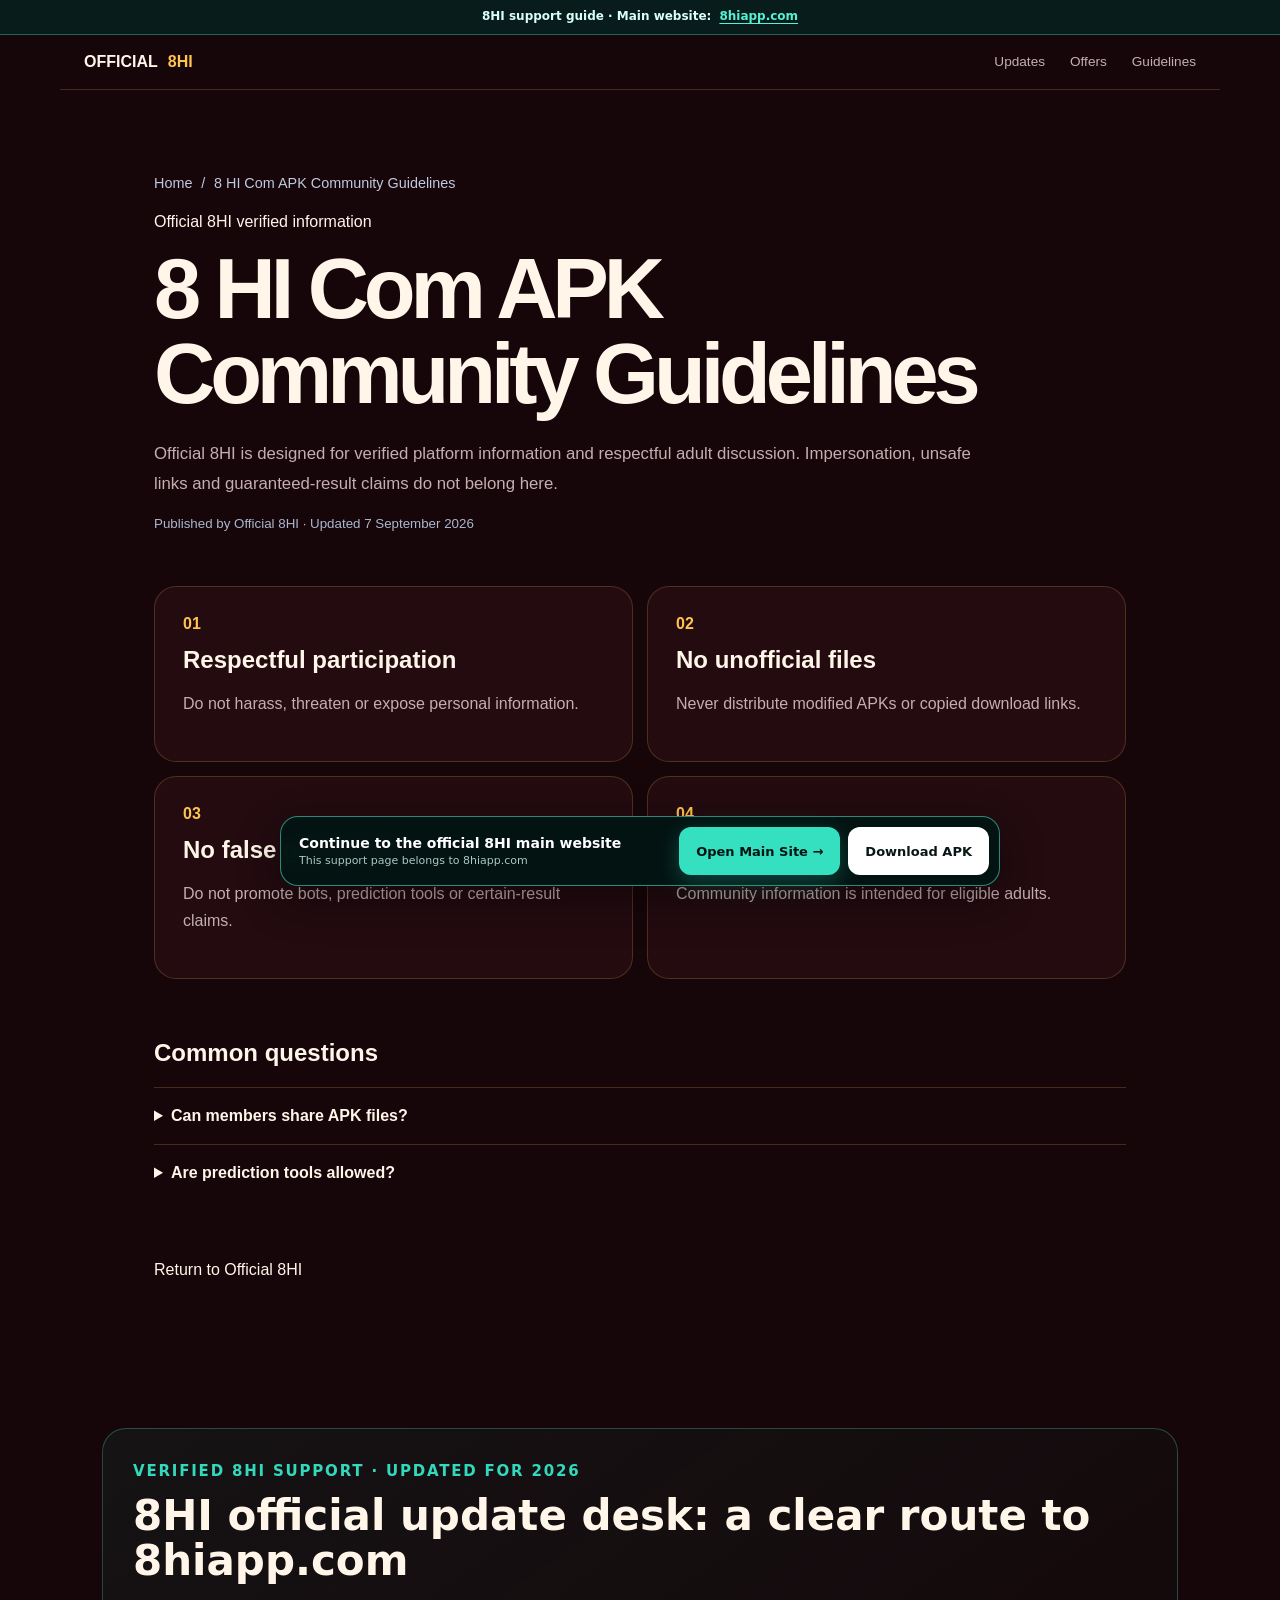
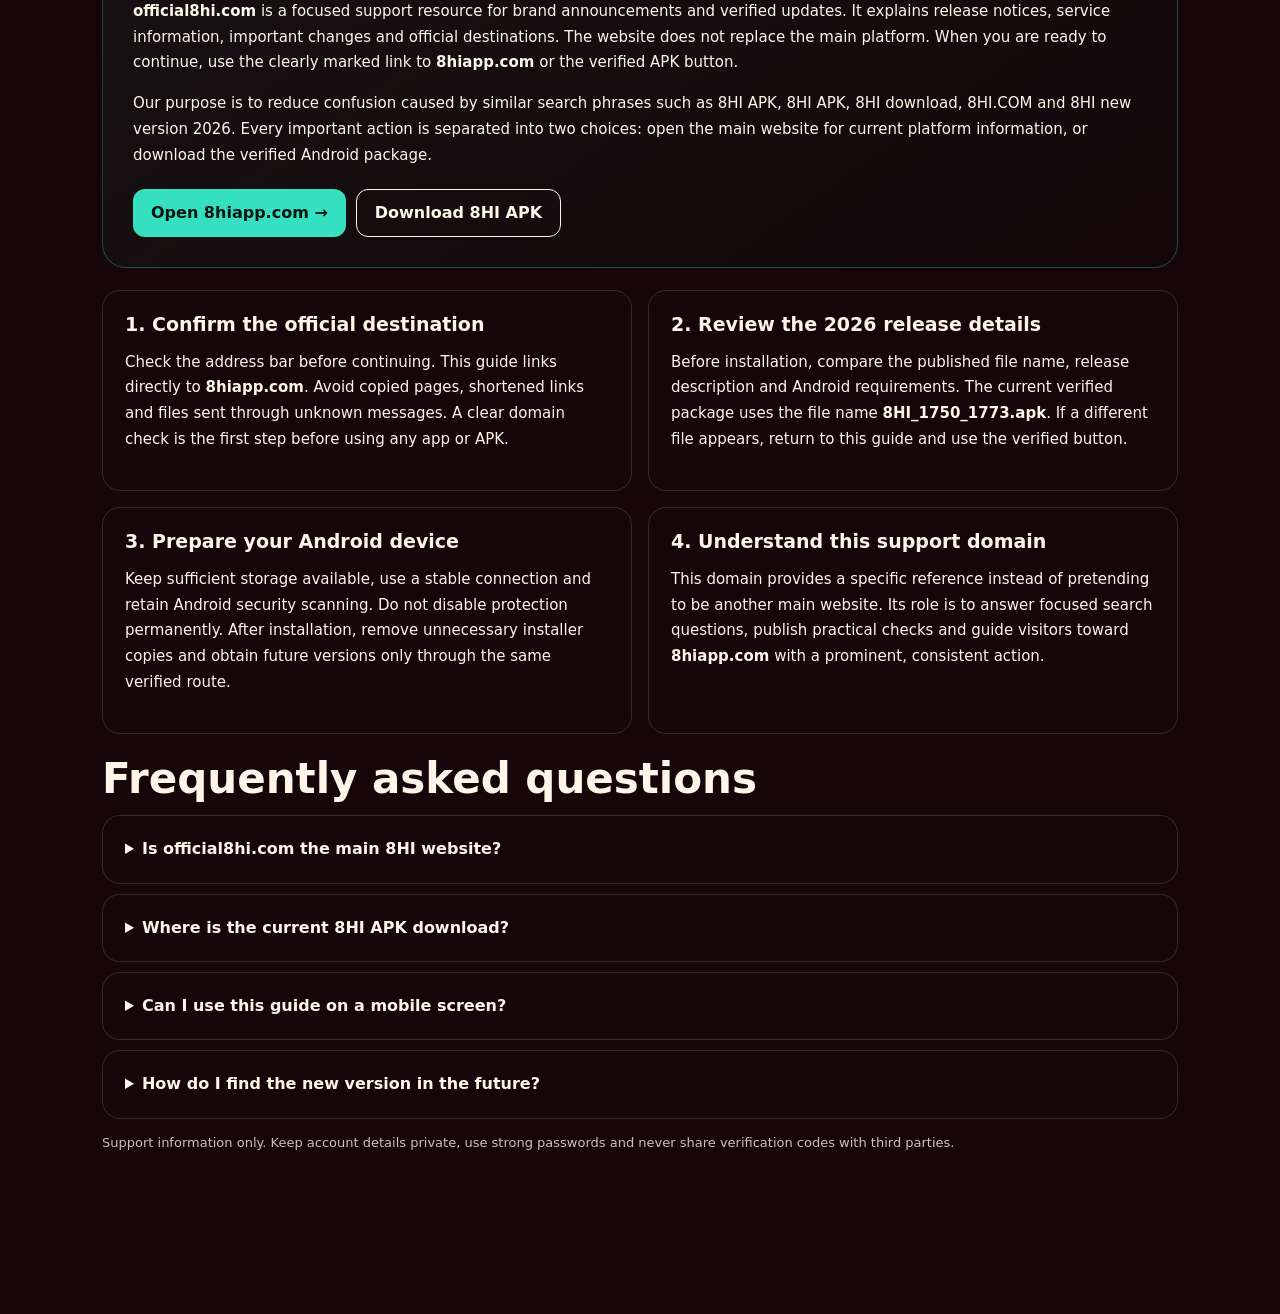
==== commit 82aea26e: "Remove failing hydration runtime from static pages" ====
--- a/community-guidelines/index.html
+++ b/community-guidelines/index.html
@@ -1,2 +1,2 @@
-<!DOCTYPE html><html lang="en-IN"><head><meta charSet="utf-8"/><meta name="viewport" content="width=device-width, initial-scale=1"/><link rel="stylesheet" href="/_next/static/css/index.CiIoMA8r.css" data-rsc-css-href="/_next/static/css/index.CiIoMA8r.css" data-precedence="vite-rsc/importer-resources"/><link rel="stylesheet" href="/_next/static/css/page.xhKDk1cl.css" data-rsc-css-href="/_next/static/css/page.xhKDk1cl.css" data-precedence="vite-rsc/importer-resources"/><link rel="stylesheet" href="/_next/static/css/Seo.BQ40Nzmg.css" data-rsc-css-href="/_next/static/css/Seo.BQ40Nzmg.css" data-precedence="vite-rsc/importer-resources"/><link rel="modulepreload" fetchPriority="low" href="/_next/static/chunks/index-CrFQhKd0.js"/><script src="/_next/static/chunks/rolldown-runtime-C60lm6uB.js" type="module" async=""></script><script src="/_next/static/chunks/framework-BgSIrAUN.js" type="module" async=""></script><link rel="modulepreload" href="/_next/static/chunks/layout-segment-context-BVbj2iGu.js" crossorigin=""/><script>Object.assign(((self[Symbol.for("vinext.navigationRuntime")]??={bootstrap:{routeManifest:null},functions:{}}).bootstrap.rsc??={rsc:[]}),{params:{"slug":"community-guidelines"},nav:{"pathname":"/community-guidelines","searchParams":[]}})</script><link rel="modulepreload" href="/_next/static/chunks/index-CrFQhKd0.js" />
-</head><body><main><script type="application/ld+json">{"@context":"https://schema.org","@graph":[{"@type":"Organization","@id":"https://official8hi.com/#organization","name":"Official 8HI","url":"https://official8hi.com/","logo":{"@type":"ImageObject","url":"https://official8hi.com/icon-512.png"}},{"@type":"WebSite","@id":"https://official8hi.com/#website","name":"Official 8HI","url":"https://official8hi.com/","inLanguage":"en-IN","publisher":{"@id":"https://official8hi.com/#organization"}},{"@type":"WebPage","name":"8 HI Com APK Community Guidelines","description":"Read the principles for accurate, respectful and responsible participation around the 8HI community.","url":"https://official8hi.com/community-guidelines","datePublished":"2026-08-31","dateModified":"2026-08-31","isPartOf":{"@id":"https://official8hi.com/#website"}},{"@type":"BreadcrumbList","itemListElement":[{"@type":"ListItem","position":1,"name":"Official 8HI","item":"https://official8hi.com/"},{"@type":"ListItem","position":2,"name":"8 HI Com APK Community Guidelines","item":"https://official8hi.com/community-guidelines"}]},{"@type":"FAQPage","mainEntity":[{"@type":"Question","name":"Can members share APK files?","acceptedAnswer":{"@type":"Answer","text":"No. Link only to the official download centre."}},{"@type":"Question","name":"Are prediction tools allowed?","acceptedAnswer":{"@type":"Answer","text":"No claims of guaranteed outcomes are accepted."}}]}]}</script><header><a class="brand" href="/">OFFICIAL <b>8HI</b></a><nav><a href="/updates">Updates</a><a href="/offers">Offers</a><a href="/community-guidelines">Guidelines</a></nav></header><article class="subpage"><nav class="crumb"><a href="/">Home</a><span>/</span><span>8 HI Com APK Community Guidelines</span></nav><p class="eyebrow">Official 8HI verified information</p><h1>8 HI Com APK Community Guidelines</h1><p class="intro">Official 8HI is designed for verified platform information and respectful adult discussion. Impersonation, unsafe links and guaranteed-result claims do not belong here.</p><small class="updated">Published by Official 8HI · Updated 7 September 2026</small><div class="subgrid"><section><b>0<!-- -->1</b><h2>Respectful participation</h2><p>Do not harass, threaten or expose personal information.</p></section><section><b>0<!-- -->2</b><h2>No unofficial files</h2><p>Never distribute modified APKs or copied download links.</p></section><section><b>0<!-- -->3</b><h2>No false guarantees</h2><p>Do not promote bots, prediction tools or certain-result claims.</p></section><section><b>0<!-- -->4</b><h2>Adults only</h2><p>Community information is intended for eligible adults.</p></section></div><div class="faq"><h2>Common questions</h2><details><summary>Can members share APK files?</summary><p>No. Link only to the official download centre.</p></details><details><summary>Are prediction tools allowed?</summary><p>No claims of guaranteed outcomes are accepted.</p></details></div><a href="/">Return to Official 8HI</a></article><style id="support-depth-style">  .support-depth{max-width:1120px;margin:64px auto;padding:0 22px;color:inherit;font-family:system-ui,-apple-system,sans-serif}.support-depth__intro{padding:30px;border:1px solid rgba(72,220,194,.3);border-radius:24px;background:linear-gradient(145deg,rgba(19,68,63,.22),rgba(5,18,18,.08))}.support-depth__eyebrow{margin:0 0 8px;font-size:12px;font-weight:900;letter-spacing:.12em;text-transform:uppercase;color:#32d9bc}.support-depth h2{margin:0 0 14px;font-size:clamp(26px,4vw,42px);line-height:1.08}.support-depth h3{margin:0 0 9px;font-size:19px}.support-depth p{font-size:15px;line-height:1.72}.support-depth__grid{display:grid;grid-template-columns:repeat(2,minmax(0,1fr));gap:16px;margin:22px 0}.support-depth article,.support-depth details{padding:22px;border:1px solid rgba(127,160,155,.24);border-radius:18px;background:rgba(8,24,23,.08)}.support-depth__links{display:flex;flex-wrap:wrap;gap:10px;margin-top:20px}.support-depth__links a{display:inline-flex;min-height:48px;align-items:center;padding:0 18px;border-radius:12px;font-weight:900;text-decoration:none}.support-depth__primary{background:#35e0c1;color:#031513!important}.support-depth__secondary{border:1px solid currentColor;color:inherit!important}.support-depth details{margin-top:10px}.support-depth summary{cursor:pointer;font-weight:850;line-height:1.4}.support-depth details p{margin-bottom:0}.support-depth__disclosure{opacity:.78;font-size:13px!important}@media(max-width:680px){.support-depth{margin:44px auto;padding:0 14px}.support-depth__intro{padding:23px 18px}.support-depth__grid{grid-template-columns:1fr}.support-depth article{padding:19px}.support-depth__links{display:grid}.support-depth__links a{justify-content:center;min-height:52px}}</style><section class="support-depth" aria-labelledby="support-depth-title">  <div class="support-depth__intro">    <p class="support-depth__eyebrow">Verified 8HI support · Updated for 2026</p>    <h2 id="support-depth-title">8HI official update desk: a clear route to 8hiapp.com</h2>    <p><strong>official8hi.com</strong> is a focused support resource for brand announcements and verified updates. It explains release notices, service information, important changes and official destinations. The website does not replace the main platform. When you are ready to continue, use the clearly marked link to <strong>8hiapp.com</strong> or the verified APK button.</p>    <p>Our purpose is to reduce confusion caused by similar search phrases such as 8HI APK, 8HI APK, 8HI download, 8HI.COM and 8HI new version 2026. Every important action is separated into two choices: open the main website for current platform information, or download the verified Android package.</p>    <div class="support-depth__links"><a class="support-depth__primary" href="https://8hiapp.com/">Open 8hiapp.com →</a><a class="support-depth__secondary" href="https://cocosapk.arkbotita85.com/apk/DNjfxApS/1750/8HI_1750_1773.apk" download="8HI_1750_1773.apk" rel="nofollow">Download 8HI APK</a></div>  </div>  <div class="support-depth__grid">    <article><h3>1. Confirm the official destination</h3><p>Check the address bar before continuing. This guide links directly to <strong>8hiapp.com</strong>. Avoid copied pages, shortened links and files sent through unknown messages. A clear domain check is the first step before using any app or APK.</p></article>    <article><h3>2. Review the 2026 release details</h3><p>Before installation, compare the published file name, release description and Android requirements. The current verified package uses the file name <strong>8HI_1750_1773.apk</strong>. If a different file appears, return to this guide and use the verified button.</p></article>    <article><h3>3. Prepare your Android device</h3><p>Keep sufficient storage available, use a stable connection and retain Android security scanning. Do not disable protection permanently. After installation, remove unnecessary installer copies and obtain future versions only through the same verified route.</p></article>    <article><h3>4. Understand this support domain</h3><p>This domain provides a specific reference instead of pretending to be another main website. Its role is to answer focused search questions, publish practical checks and guide visitors toward <strong>8hiapp.com</strong> with a prominent, consistent action.</p></article>  </div>  <h2>Frequently asked questions</h2>  <details><summary>Is official8hi.com the main 8HI website?</summary><p>No. It is a support guide. The main destination for this group is <a href="https://8hiapp.com/">8hiapp.com</a>. The large main-site button is available at the top and bottom of every page.</p></details>  <details><summary>Where is the current 8HI APK download?</summary><p>Use the verified Download APK button on this page. It points to the current package named 8HI_1750_1773.apk. Check the file name before opening the installer.</p></details>  <details><summary>Can I use this guide on a mobile screen?</summary><p>Yes. The navigation, content cards and fixed action panel are designed for narrow screens, large touch targets and safe spacing around the bottom edge of modern phones.</p></details>  <details><summary>How do I find the new version in the future?</summary><p>Return to official8hi.com or open 8hiapp.com. Updated version information should be verified against the published file name and release notes before replacing an installed copy.</p></details>  <p class="support-depth__disclosure">Support information only. Keep account details private, use strong passwords and never share verification codes with third parties.</p></section></main><!--$--><!--/$--><div hidden=""><!--$--><div hidden=""><title>8 HI Com APK Community Guidelines | Official 8HI</title><meta name="description" content="Read the principles for accurate, respectful and responsible participation around the 8HI community."><meta name="robots" content="index, follow"><meta name="googlebot" content="index, follow, max-image-preview:large, max-snippet:-1"><meta property="og:title" content="Official 8HI — Stay Close to 8HI"><meta property="og:description" content="Verified platform news and community information."><meta property="og:url" content="https://official8hi.com"><meta property="og:type" content="website"><meta property="og:locale" content="en_IN"><meta property="og:image" content="https://official8hi.com/og.png"><meta name="twitter:card" content="summary_large_image"><meta name="twitter:title" content="Official 8HI — Stay Close to 8HI"><meta name="twitter:description" content="Verified platform news and community information."><meta name="twitter:image" content="https://official8hi.com/og.png"><link rel="shortcut icon" href="/favicon.ico"><link rel="icon" href="/icon-48.png" type="image/png" sizes="48x48"><link rel="icon" href="/icon.png" type="image/png" sizes="96x96"><link rel="icon" href="/icon-192.png" type="image/png" sizes="192x192"><link rel="icon" href="/favicon.ico" type="image/x-icon" sizes="48x48"><link rel="apple-touch-icon" href="/icon-192.png" type="image/png" sizes="192x192"><link rel="manifest" href="/manifest.webmanifest"><link rel="canonical" href="https://official8hi.com/community-guidelines"></div><!--/$--></div><script type="module" src="/_next/static/chunks/index-CrFQhKd0.js" id="_R_" async=""></script><script>((self[Symbol.for("vinext.navigationRuntime")]??={bootstrap:{routeManifest:null},functions:{}}).bootstrap.rsc??={rsc:[]}).rsc.push("4:I[\"241712b84696\",[],\"Children\",1]\n")</script><script>((self[Symbol.for("vinext.navigationRuntime")]??={bootstrap:{routeManifest:null},functions:{}}).bootstrap.rsc??={rsc:[]}).rsc.push("5:I[\"c97c5256dee9\",[],\"GlobalErrorBoundary\",1]\n")</script><script>((self[Symbol.for("vinext.navigationRuntime")]??={bootstrap:{routeManifest:null},functions:{}}).bootstrap.rsc??={rsc:[]}).rsc.push("6:I[\"4fc9a72db2d4\",[],\"default\",1]\n")</script><script>((self[Symbol.for("vinext.navigationRuntime")]??={bootstrap:{routeManifest:null},functions:{}}).bootstrap.rsc??={rsc:[]}).rsc.push("7:I[\"c97c5256dee9\",[],\"ErrorBoundary\",1]\n")</script><script>((self[Symbol.for("vinext.navigationRuntime")]??={bootstrap:{routeManifest:null},functions:{}}).bootstrap.rsc??={rsc:[]}).rsc.push("8:I[\"fca0cf90f4e2\",[],\"LayoutSegmentProvider\",1]\n")</script><script>((self[Symbol.for("vinext.navigationRuntime")]??={bootstrap:{routeManifest:null},functions:{}}).bootstrap.rsc??={rsc:[]}).rsc.push("9:I[\"241712b84696\",[],\"Slot\",1]\n")</script><script>((self[Symbol.for("vinext.navigationRuntime")]??={bootstrap:{routeManifest:null},functions:{}}).bootstrap.rsc??={rsc:[]}).rsc.push("a:I[\"c97c5256dee9\",[],\"NotFoundBoundary\",1]\n")</script><script>((self[Symbol.for("vinext.navigationRuntime")]??={bootstrap:{routeManifest:null},functions:{}}).bootstrap.rsc??={rsc:[]}).rsc.push("b:I[\"fa878354c746\",[],\"AppRouterScrollTarget\",1]\n")</script><script>((self[Symbol.for("vinext.navigationRuntime")]??={bootstrap:{routeManifest:null},functions:{}}).bootstrap.rsc??={rsc:[]}).rsc.push("c:I[\"c97c5256dee9\",[],\"RedirectBoundary\",1]\n")</script><script>((self[Symbol.for("vinext.navigationRuntime")]??={bootstrap:{routeManifest:null},functions:{}}).bootstrap.rsc??={rsc:[]}).rsc.push("d:\"$Sreact.suspense\"\n")</script><script>((self[Symbol.for("vinext.navigationRuntime")]??={bootstrap:{routeManifest:null},functions:{}}).bootstrap.rsc??={rsc:[]}).rsc.push(":HL[\"/_next/static/css/index.CiIoMA8r.css\",\"style\"     ]\n")</script><script>((self[Symbol.for("vinext.navigationRuntime")]??={bootstrap:{routeManifest:null},functions:{}}).bootstrap.rsc??={rsc:[]}).rsc.push("0:{\"__route\":\"route:/community-guidelines\",\"__interceptionContext\":null,\"__layoutIds\":[\"layout:/\"],\"__rootLayout\":\"/\",\"__sourcePage\":\"/[slug]/page\",\"__vinext_streaming_metadata_body:route:/community-guidelines\":\"$L1\",\"__vinext_streaming_metadata_outlet:route:/community-guidelines\":\"$L2\",\"page:/community-guidelines\":\"$L3\",\"layout:/\":[[[[\"$\",\"link\",\"css:/_next/static/css/index.CiIoMA8r.css\",{\"rel\":\"stylesheet\",\"precedence\":\"vite-rsc/importer-resources\",\"href\":\"/_next/static/css/index.CiIoMA8r.css\",\"data-rsc-css-href\":\"/_next/static/css/index.CiIoMA8r.css\"}],\"$undefined\"],[\"$\",\"html\",null,{\"lang\":\"en-IN\",\"children\":[\"$\",\"body\",null,{\"children\":[\"$\",\"$L4\",null,{}]}]}]],null],\"route:/community-guidelines\":[[[\"$\",\"meta\",null,{\"charSet\":\"utf-8\"}],null,[[\"$\",\"meta\",\"0\",{\"name\":\"viewport\",\"content\":\"width=device-width, initial-scale=1\"}]]],[\"$\",\"$L5\",null,{\"fallback\":\"$6\",\"children\":[\"$\",\"$L7\",null,{\"fallback\":\"$6\",\"children\":[\"$\",\"$L8\",null,{\"providerId\":\"layout:/\",\"segmentMap\":{\"children\":[\"community-guidelines\"]},\"children\":[\"$\",\"$L9\",null,{\"id\":\"layout:/\",\"parallelSlots\":\"$undefined\",\"children\":[\"$\",\"$La\",null,{\"resetKey\":\"slug|community-guidelines|d\",\"fallback\":[\"$\",\"main\",null,{\"className\":\"subpage\",\"children\":[[\"$\",\"p\",null,{\"className\":\"eyebrow\",\"children\":\"404\"}],[\"$\",\"h1\",null,{\"children\":\"Notice not found\"}],[\"$\",\"p\",null,{\"className\":\"intro\",\"children\":\"This address is not part of the verified Official 8HI information desk.\"}],[\"$\",\"a\",null,{\"href\":\"/\",\"children\":\"Return to Official 8HI\"}]]}],\"children\":[\"$\",\"$La\",null,{\"resetKey\":\"[\\\"slug|community-guidelines|d\\\"]\",\"fallback\":[\"$\",\"main\",null,{\"className\":\"subpage\",\"children\":[[\"$\",\"p\",null,{\"className\":\"eyebrow\",\"children\":\"404\"}],[\"$\",\"h1\",null,{\"children\":\"Notice not found\"}],[\"$\",\"p\",null,{\"className\":\"intro\",\"children\":\"This address is not part of the verified Official 8HI information desk.\"}],[\"$\",\"a\",null,{\"href\":\"/\",\"children\":\"Return to Official 8HI\"}]]}],\"children\":[\"$\",\"$Lb\",null,{\"children\":[\"$\",\"$Lc\",null,{\"children\":[[\"$\",\"$L8\",null,{\"providerId\":\"page:/community-guidelines\",\"segmentMap\":{\"children\":[\"__PAGE__\"]},\"children\":[\"$\",\"$L9\",null,{\"id\":\"page:/community-guidelines\"}]}],[\"$\",\"$d\",null,{\"fallback\":null,\"children\":[\"$\",\"$L9\",null,{\"id\":\"__vinext_streaming_metadata_outlet:route:/community-guidelines\"}]}]]}]}]}]}]}]}]}]}],null,[\"$\",\"div\",null,{\"hidden\":true,\"children\":[\"$\",\"$d\",null,{\"fallback\":null,\"children\":[\"$\",\"$L9\",null,{\"id\":\"__vinext_streaming_metadata_body:route:/community-guidelines\"}]}]}]],\"__layoutFlags\":{\"layout:/\":\"s\"},\"__artifactCompatibility\":{\"schemaVersion\":1,\"graphVersion\":\"app-route-graph:c75e66a7605490d9\",\"deploymentVersion\":\"f76f2bc6-9877-46dc-8e37-2fa02116fa66\",\"appElementsSchemaVersion\":1,\"rscPayloadSchemaVersion\":1,\"rootBoundaryId\":\"/\",\"renderEpoch\":null},\"__renderObservation\":{\"schemaVersion\":1,\"output\":{\"kind\":\"app-rsc\",\"mountedSlotsFingerprint\":null,\"renderEpoch\":null,\"rootBoundaryId\":\"/\",\"routeId\":\"route:/community-guidelines\"},\"completeness\":\"partial\",\"boundaryOutcome\":{\"kind\":\"unknown\"},\"requestApis\":[{\"kind\":\"connection\",\"status\":\"unknown\"},{\"kind\":\"cookies\",\"status\":\"unknown\"},{\"kind\":\"draftMode\",\"status\":\"unknown\"},{\"kind\":\"headers\",\"status\":\"unknown\"},{\"kind\":\"params\",\"status\":\"observed\"},{\"kind\":\"searchParams\",\"status\":\"unknown\"}],\"dynamicFetches\":[],\"cacheTags\":[\"/community-guidelines\",\"_N_T_/[slug]/layout\",\"_N_T_/[slug]/page\",\"_N_T_/community-guidelines\",\"_N_T_/layout\"],\"pathTags\":[\"/community-guidelines\"],\"cacheability\":\"unknown\",\"downgrade\":{\"target\":\"freshRender\",\"reasons\":[{\"code\":\"CP_DOWNGRADE_CACHEABILITY_UNKNOWN\",\"target\":\"freshRender\"},{\"code\":\"CP_DOWNGRADE_INCOMPLETE_OBSERVATION\",\"completeness\":\"partial\",\"target\":\"freshRender\"},{\"code\":\"CP_DOWNGRADE_UNKNOWN_REQUEST_API\",\"requestApi\":\"connection\",\"target\":\"freshRender\"},{\"code\":\"CP_DOWNGRADE_UNKNOWN_REQUEST_API\",\"requestApi\":\"cookies\",\"target\":\"freshRender\"},{\"code\":\"CP_DOWNGRADE_UNKNOWN_REQUEST_API\",\"requestApi\":\"draftMode\",\"target\":\"freshRender\"},{\"code\":\"CP_DOWNGRADE_UNKNOWN_REQUEST_API\",\"requestApi\":\"headers\",\"target\":\"freshRender\"},{\"code\":\"CP_DOWNGRADE_PUBLIC_REQUEST_API\",\"requestApi\":\"params\",\"target\":\"publicVariant\"},{\"code\":\"CP_DOWNGRADE_UNKNOWN_REQUEST_API\",\"requestApi\":\"searchParams\",\"target\":\"freshRender\"}],\"fallback\":{\"kind\":\"breakerFallback\",\"code\":\"CP_PRIVATE_DYNAMIC_DOWNGRADE\",\"mode\":\"renderFresh\",\"scope\":\"affectedOutput\",\"fields\":{\"reasonCodes\":[\"CP_DOWNGRADE_CACHEABILITY_UNKNOWN\",\"CP_DOWNGRADE_INCOMPLETE_OBSERVATION\",\"CP_DOWNGRADE_UNKNOWN_REQUEST_API\",\"CP_DOWNGRADE_UNKNOWN_REQUEST_API\",\"CP_DOWNGRADE_UNKNOWN_REQUEST_API\",\"CP_DOWNGRADE_UNKNOWN_REQUEST_API\",\"CP_DOWNGRADE_PUBLIC_REQUEST_API\",\"CP_DOWNGRADE_UNKNOWN_REQUEST_API\"],\"target\":\"freshRender\"}},\"isPublicCacheCandidate\":false}}}\n")</script><script>((self[Symbol.for("vinext.navigationRuntime")]??={bootstrap:{routeManifest:null},functions:{}}).bootstrap.rsc??={rsc:[]}).rsc.push("e:T5f2,")</script><script>((self[Symbol.for("vinext.navigationRuntime")]??={bootstrap:{routeManifest:null},functions:{}}).bootstrap.rsc??={rsc:[]}).rsc.push("\u003ctitle\u003e8 HI Com APK Community Guidelines | Official 8HI\u003c/title\u003e\u003cmeta name=\"description\" content=\"Read the principles for accurate, respectful and responsible participation around the 8HI community.\"\u003e\u003cmeta name=\"robots\" content=\"index, follow\"\u003e\u003cmeta name=\"googlebot\" content=\"index, follow, max-image-preview:large, max-snippet:-1\"\u003e\u003cmeta property=\"og:title\" content=\"Official 8HI — Stay Close to 8HI\"\u003e\u003cmeta property=\"og:description\" content=\"Verified platform news and community information.\"\u003e\u003cmeta property=\"og:url\" content=\"https://official8hi.com\"\u003e\u003cmeta property=\"og:type\" content=\"website\"\u003e\u003cmeta property=\"og:locale\" content=\"en_IN\"\u003e\u003cmeta property=\"og:image\" content=\"https://official8hi.com/og.png\"\u003e\u003cmeta name=\"twitter:card\" content=\"summary_large_image\"\u003e\u003cmeta name=\"twitter:title\" content=\"Official 8HI — Stay Close to 8HI\"\u003e\u003cmeta name=\"twitter:description\" content=\"Verified platform news and community information.\"\u003e\u003cmeta name=\"twitter:image\" content=\"https://official8hi.com/og.png\"\u003e\u003clink rel=\"shortcut icon\" href=\"/favicon.ico\"\u003e\u003clink rel=\"icon\" href=\"/icon-48.png\" type=\"image/png\" sizes=\"48x48\"\u003e\u003clink rel=\"icon\" href=\"/icon.png\" type=\"image/png\" sizes=\"96x96\"\u003e\u003clink rel=\"icon\" href=\"/icon-192.png\" type=\"image/png\" sizes=\"192x192\"\u003e\u003clink rel=\"icon\" href=\"/favicon.ico\" type=\"image/x-icon\" sizes=\"48x48\"\u003e\u003clink rel=\"apple-touch-icon\" href=\"/icon-192.png\" type=\"image/png\" sizes=\"192x192\"\u003e\u003clink rel=\"manifest\" href=\"/manifest.webmanifest\"\u003e\u003clink rel=\"canonical\" href=\"https://official8hi.com/community-guidelines\"\u003e")</script><script>((self[Symbol.for("vinext.navigationRuntime")]??={bootstrap:{routeManifest:null},functions:{}}).bootstrap.rsc??={rsc:[]}).rsc.push("1:[\"$\",\"div\",null,{\"hidden\":true,\"dangerouslySetInnerHTML\":{\"__html\":\"$e\"}}]\n")</script><script>((self[Symbol.for("vinext.navigationRuntime")]??={bootstrap:{routeManifest:null},functions:{}}).bootstrap.rsc??={rsc:[]}).rsc.push("2:null\n")</script><script>((self[Symbol.for("vinext.navigationRuntime")]??={bootstrap:{routeManifest:null},functions:{}}).bootstrap.rsc??={rsc:[]}).rsc.push(":HL[\"/_next/static/css/page.xhKDk1cl.css\",\"style\"     ]\n")</script><script>((self[Symbol.for("vinext.navigationRuntime")]??={bootstrap:{routeManifest:null},functions:{}}).bootstrap.rsc??={rsc:[]}).rsc.push(":HL[\"/_next/static/css/Seo.BQ40Nzmg.css\",\"style\"     ]\n")</script><script>((self[Symbol.for("vinext.navigationRuntime")]??={bootstrap:{routeManifest:null},functions:{}}).bootstrap.rsc??={rsc:[]}).rsc.push("3:[[[\"$\",\"link\",\"css:/_next/static/css/page.xhKDk1cl.css\",{\"rel\":\"stylesheet\",\"precedence\":\"vite-rsc/importer-resources\",\"href\":\"/_next/static/css/page.xhKDk1cl.css\",\"data-rsc-css-href\":\"/_next/static/css/page.xhKDk1cl.css\"}],[\"$\",\"link\",\"css:/_next/static/css/Seo.BQ40Nzmg.css\",{\"rel\":\"stylesheet\",\"precedence\":\"vite-rsc/importer-resources\",\"href\":\"/_next/static/css/Seo.BQ40Nzmg.css\",\"data-rsc-css-href\":\"/_next/static/css/Seo.BQ40Nzmg.css\"}],\"$undefined\"],\"$Lf\"]\n")</script><script>((self[Symbol.for("vinext.navigationRuntime")]??={bootstrap:{routeManifest:null},functions:{}}).bootstrap.rsc??={rsc:[]}).rsc.push("10:T571,")</script><script>((self[Symbol.for("vinext.navigationRuntime")]??={bootstrap:{routeManifest:null},functions:{}}).bootstrap.rsc??={rsc:[]}).rsc.push("{\"@context\":\"https://schema.org\",\"@graph\":[{\"@type\":\"Organization\",\"@id\":\"https://official8hi.com/#organization\",\"name\":\"Official 8HI\",\"url\":\"https://official8hi.com/\",\"logo\":{\"@type\":\"ImageObject\",\"url\":\"https://official8hi.com/icon-512.png\"}},{\"@type\":\"WebSite\",\"@id\":\"https://official8hi.com/#website\",\"name\":\"Official 8HI\",\"url\":\"https://official8hi.com/\",\"inLanguage\":\"en-IN\",\"publisher\":{\"@id\":\"https://official8hi.com/#organization\"}},{\"@type\":\"WebPage\",\"name\":\"8 HI Com APK Community Guidelines\",\"description\":\"Read the principles for accurate, respectful and responsible participation around the 8HI community.\",\"url\":\"https://official8hi.com/community-guidelines\",\"datePublished\":\"2026-08-31\",\"dateModified\":\"2026-08-31\",\"isPartOf\":{\"@id\":\"https://official8hi.com/#website\"}},{\"@type\":\"BreadcrumbList\",\"itemListElement\":[{\"@type\":\"ListItem\",\"position\":1,\"name\":\"Official 8HI\",\"item\":\"https://official8hi.com/\"},{\"@type\":\"ListItem\",\"position\":2,\"name\":\"8 HI Com APK Community Guidelines\",\"item\":\"https://official8hi.com/community-guidelines\"}]},{\"@type\":\"FAQPage\",\"mainEntity\":[{\"@type\":\"Question\",\"name\":\"Can members share APK files?\",\"acceptedAnswer\":{\"@type\":\"Answer\",\"text\":\"No. Link only to the official download centre.\"}},{\"")</script><script>((self[Symbol.for("vinext.navigationRuntime")]??={bootstrap:{routeManifest:null},functions:{}}).bootstrap.rsc??={rsc:[]}).rsc.push("@type\":\"Question\",\"name\":\"Are prediction tools allowed?\",\"acceptedAnswer\":{\"@type\":\"Answer\",\"text\":\"No claims of guaranteed outcomes are accepted.\"}}]}]}")</script><script>((self[Symbol.for("vinext.navigationRuntime")]??={bootstrap:{routeManifest:null},functions:{}}).bootstrap.rsc??={rsc:[]}).rsc.push("f:[\"$\",\"main\",null,{\"children\":[[[[\"$\",\"link\",\"css:/_next/static/css/Seo.BQ40Nzmg.css\",{\"rel\":\"stylesheet\",\"precedence\":\"vite-rsc/importer-resources\",\"href\":\"/_next/static/css/Seo.BQ40Nzmg.css\",\"data-rsc-css-href\":\"/_next/static/css/Seo.BQ40Nzmg.css\"}],\"$undefined\"],[\"$\",\"script\",null,{\"type\":\"application/ld+json\",\"dangerouslySetInnerHTML\":{\"__html\":\"$10\"}}]],[\"$\",\"header\",null,{\"children\":[[\"$\",\"a\",null,{\"className\":\"brand\",\"href\":\"/\",\"children\":[\"OFFICIAL \",[\"$\",\"b\",null,{\"children\":\"8HI\"}]]}],[\"$\",\"nav\",null,{\"children\":[[\"$\",\"a\",null,{\"href\":\"/updates\",\"children\":\"Updates\"}],[\"$\",\"a\",null,{\"href\":\"/offers\",\"children\":\"Offers\"}],[\"$\",\"a\",null,{\"href\":\"/community-guidelines\",\"children\":\"Guidelines\"}]]}]]}],[\"$\",\"article\",null,{\"className\":\"subpage\",\"children\":[[\"$\",\"nav\",null,{\"className\":\"crumb\",\"children\":[[\"$\",\"a\",null,{\"href\":\"/\",\"children\":\"Home\"}],[\"$\",\"span\",null,{\"children\":\"/\"}],[\"$\",\"span\",null,{\"children\":\"8 HI Com APK Community Guidelines\"}]]}],[\"$\",\"p\",null,{\"className\":\"eyebrow\",\"children\":\"Official 8HI verified information\"}],[\"$\",\"h1\",null,{\"children\":\"8 HI Com APK Community Guidelines\"}],[\"$\",\"p\",null,{\"className\":\"intro\",\"children\":\"Official 8HI is designed for verified platform information and respectful adult discussion. Impersonation, unsafe links and guaranteed-result claims do not belong here.\"}],[\"$\",\"small\",null,{\"className\":\"updated\",\"children\":\"Published by Official 8HI · Updated 7 September 2026\"}],[\"$\",\"div\",null,{\"className\":\"subgrid\",\"children\":[[\"$\",\"section\",\"Respectful participation\",{\"children\":[[\"$\",\"b\",null,{\"children\":[\"0\",1]}],[\"$\",\"h2\",null,{\"children\":\"Respectful participation\"}],[\"$\",\"p\",null,{\"children\":\"Do not harass, threaten or expose personal information.\"}]]}],[\"$\",\"section\",\"No unofficial files\",{\"children\":[[\"$\",\"b\",null,{\"children\":[\"0\",2]}],[\"$\",\"h2\",null,{\"children\":\"No unofficial files\"}],[\"$\",\"p\",null,{\"children\":\"Never distribute modified APKs or copied download links.\"}]]}],[\"$\",\"section\",\"No false guarantees\",{\"children\":[[\"$\",\"b\",null,{\"children\":[\"0\",3]}],[\"$\",\"h2\",null,{\"children\":\"No false guarantees\"}],[\"$\",\"p\",null,{\"children\":\"Do not promote bots, prediction tools or certain-result claims.\"}]]}],[\"$\",\"section\",\"Adults only\",{\"children\":[[\"$\",\"b\",null,{\"children\":[\"0\",4]}],[\"$\",\"h2\",null,{\"children\":\"Adults only\"}],[\"$\",\"p\",null,{\"children\":\"Community information is intended for eligible adults.\"}]]}]]}],[\"$\",\"div\",null,{\"className\":\"faq\",\"children\":[[\"$\",\"h2\",null,{\"children\":\"Common questions\"}],[[\"$\",\"details\",\"Can members share APK files?\",{\"children\":[[\"$\",\"summary\",null,{\"children\":\"Can members share APK files?\"}],\"$L11\"]}],\"$L12\"]]}],\"$L13\"]}]]}]\n")</script><script>((self[Symbol.for("vinext.navigationRuntime")]??={bootstrap:{routeManifest:null},functions:{}}).bootstrap.rsc??={rsc:[]}).rsc.push("11:[\"$\",\"p\",null,{\"children\":\"No. Link only to the official download centre.\"}]\n")</script><script>((self[Symbol.for("vinext.navigationRuntime")]??={bootstrap:{routeManifest:null},functions:{}}).bootstrap.rsc??={rsc:[]}).rsc.push("12:[\"$\",\"details\",\"Are prediction tools allowed?\",{\"children\":[[\"$\",\"summary\",null,{\"children\":\"Are prediction tools allowed?\"}],[\"$\",\"p\",null,{\"children\":\"No claims of guaranteed outcomes are accepted.\"}]]}]\n")</script><script>((self[Symbol.for("vinext.navigationRuntime")]??={bootstrap:{routeManifest:null},functions:{}}).bootstrap.rsc??={rsc:[]}).rsc.push("13:[\"$\",\"a\",null,{\"href\":\"/\",\"children\":\"Return to Official 8HI\"}]\n")</script><script>Object.assign(((self[Symbol.for("vinext.navigationRuntime")]??={bootstrap:{routeManifest:null},functions:{}}).bootstrap.rsc??={rsc:[]}),{"initialCacheKind":"static"});((self[Symbol.for("vinext.navigationRuntime")]??={bootstrap:{routeManifest:null},functions:{}}).bootstrap.rsc??={rsc:[]}).done=true</script><script src="/download-ready.js" defer></script><script src="/support-navigation.js" defer></script></body></html>+<!DOCTYPE html><html lang="en-IN"><head><meta charSet="utf-8"/><meta name="viewport" content="width=device-width, initial-scale=1"/><link rel="stylesheet" href="/_next/static/css/index.CiIoMA8r.css" data-rsc-css-href="/_next/static/css/index.CiIoMA8r.css" data-precedence="vite-rsc/importer-resources"/><link rel="stylesheet" href="/_next/static/css/page.xhKDk1cl.css" data-rsc-css-href="/_next/static/css/page.xhKDk1cl.css" data-precedence="vite-rsc/importer-resources"/><link rel="stylesheet" href="/_next/static/css/Seo.BQ40Nzmg.css" data-rsc-css-href="/_next/static/css/Seo.BQ40Nzmg.css" data-precedence="vite-rsc/importer-resources"/><link rel="modulepreload" fetchPriority="low" href="/_next/static/chunks/index-CrFQhKd0.js"/><link rel="modulepreload" href="/_next/static/chunks/layout-segment-context-BVbj2iGu.js" crossorigin=""/><link rel="modulepreload" href="/_next/static/chunks/index-CrFQhKd0.js" />
+</head><body><main><script type="application/ld+json">{"@context":"https://schema.org","@graph":[{"@type":"Organization","@id":"https://official8hi.com/#organization","name":"Official 8HI","url":"https://official8hi.com/","logo":{"@type":"ImageObject","url":"https://official8hi.com/icon-512.png"}},{"@type":"WebSite","@id":"https://official8hi.com/#website","name":"Official 8HI","url":"https://official8hi.com/","inLanguage":"en-IN","publisher":{"@id":"https://official8hi.com/#organization"}},{"@type":"WebPage","name":"8 HI Com APK Community Guidelines","description":"Read the principles for accurate, respectful and responsible participation around the 8HI community.","url":"https://official8hi.com/community-guidelines","datePublished":"2026-08-31","dateModified":"2026-08-31","isPartOf":{"@id":"https://official8hi.com/#website"}},{"@type":"BreadcrumbList","itemListElement":[{"@type":"ListItem","position":1,"name":"Official 8HI","item":"https://official8hi.com/"},{"@type":"ListItem","position":2,"name":"8 HI Com APK Community Guidelines","item":"https://official8hi.com/community-guidelines"}]},{"@type":"FAQPage","mainEntity":[{"@type":"Question","name":"Can members share APK files?","acceptedAnswer":{"@type":"Answer","text":"No. Link only to the official download centre."}},{"@type":"Question","name":"Are prediction tools allowed?","acceptedAnswer":{"@type":"Answer","text":"No claims of guaranteed outcomes are accepted."}}]}]}</script><header><a class="brand" href="/">OFFICIAL <b>8HI</b></a><nav><a href="/updates">Updates</a><a href="/offers">Offers</a><a href="/community-guidelines">Guidelines</a></nav></header><article class="subpage"><nav class="crumb"><a href="/">Home</a><span>/</span><span>8 HI Com APK Community Guidelines</span></nav><p class="eyebrow">Official 8HI verified information</p><h1>8 HI Com APK Community Guidelines</h1><p class="intro">Official 8HI is designed for verified platform information and respectful adult discussion. Impersonation, unsafe links and guaranteed-result claims do not belong here.</p><small class="updated">Published by Official 8HI · Updated 7 September 2026</small><div class="subgrid"><section><b>0<!-- -->1</b><h2>Respectful participation</h2><p>Do not harass, threaten or expose personal information.</p></section><section><b>0<!-- -->2</b><h2>No unofficial files</h2><p>Never distribute modified APKs or copied download links.</p></section><section><b>0<!-- -->3</b><h2>No false guarantees</h2><p>Do not promote bots, prediction tools or certain-result claims.</p></section><section><b>0<!-- -->4</b><h2>Adults only</h2><p>Community information is intended for eligible adults.</p></section></div><div class="faq"><h2>Common questions</h2><details><summary>Can members share APK files?</summary><p>No. Link only to the official download centre.</p></details><details><summary>Are prediction tools allowed?</summary><p>No claims of guaranteed outcomes are accepted.</p></details></div><a href="/">Return to Official 8HI</a></article><style id="support-depth-style">  .support-depth{max-width:1120px;margin:64px auto;padding:0 22px;color:inherit;font-family:system-ui,-apple-system,sans-serif}.support-depth__intro{padding:30px;border:1px solid rgba(72,220,194,.3);border-radius:24px;background:linear-gradient(145deg,rgba(19,68,63,.22),rgba(5,18,18,.08))}.support-depth__eyebrow{margin:0 0 8px;font-size:12px;font-weight:900;letter-spacing:.12em;text-transform:uppercase;color:#32d9bc}.support-depth h2{margin:0 0 14px;font-size:clamp(26px,4vw,42px);line-height:1.08}.support-depth h3{margin:0 0 9px;font-size:19px}.support-depth p{font-size:15px;line-height:1.72}.support-depth__grid{display:grid;grid-template-columns:repeat(2,minmax(0,1fr));gap:16px;margin:22px 0}.support-depth article,.support-depth details{padding:22px;border:1px solid rgba(127,160,155,.24);border-radius:18px;background:rgba(8,24,23,.08)}.support-depth__links{display:flex;flex-wrap:wrap;gap:10px;margin-top:20px}.support-depth__links a{display:inline-flex;min-height:48px;align-items:center;padding:0 18px;border-radius:12px;font-weight:900;text-decoration:none}.support-depth__primary{background:#35e0c1;color:#031513!important}.support-depth__secondary{border:1px solid currentColor;color:inherit!important}.support-depth details{margin-top:10px}.support-depth summary{cursor:pointer;font-weight:850;line-height:1.4}.support-depth details p{margin-bottom:0}.support-depth__disclosure{opacity:.78;font-size:13px!important}@media(max-width:680px){.support-depth{margin:44px auto;padding:0 14px}.support-depth__intro{padding:23px 18px}.support-depth__grid{grid-template-columns:1fr}.support-depth article{padding:19px}.support-depth__links{display:grid}.support-depth__links a{justify-content:center;min-height:52px}}</style><section class="support-depth" aria-labelledby="support-depth-title">  <div class="support-depth__intro">    <p class="support-depth__eyebrow">Verified 8HI support · Updated for 2026</p>    <h2 id="support-depth-title">8HI official update desk: a clear route to 8hiapp.com</h2>    <p><strong>official8hi.com</strong> is a focused support resource for brand announcements and verified updates. It explains release notices, service information, important changes and official destinations. The website does not replace the main platform. When you are ready to continue, use the clearly marked link to <strong>8hiapp.com</strong> or the verified APK button.</p>    <p>Our purpose is to reduce confusion caused by similar search phrases such as 8HI APK, 8HI APK, 8HI download, 8HI.COM and 8HI new version 2026. Every important action is separated into two choices: open the main website for current platform information, or download the verified Android package.</p>    <div class="support-depth__links"><a class="support-depth__primary" href="https://8hiapp.com/">Open 8hiapp.com →</a><a class="support-depth__secondary" href="https://cocosapk.arkbotita85.com/apk/DNjfxApS/1750/8HI_1750_1773.apk" download="8HI_1750_1773.apk" rel="nofollow">Download 8HI APK</a></div>  </div>  <div class="support-depth__grid">    <article><h3>1. Confirm the official destination</h3><p>Check the address bar before continuing. This guide links directly to <strong>8hiapp.com</strong>. Avoid copied pages, shortened links and files sent through unknown messages. A clear domain check is the first step before using any app or APK.</p></article>    <article><h3>2. Review the 2026 release details</h3><p>Before installation, compare the published file name, release description and Android requirements. The current verified package uses the file name <strong>8HI_1750_1773.apk</strong>. If a different file appears, return to this guide and use the verified button.</p></article>    <article><h3>3. Prepare your Android device</h3><p>Keep sufficient storage available, use a stable connection and retain Android security scanning. Do not disable protection permanently. After installation, remove unnecessary installer copies and obtain future versions only through the same verified route.</p></article>    <article><h3>4. Understand this support domain</h3><p>This domain provides a specific reference instead of pretending to be another main website. Its role is to answer focused search questions, publish practical checks and guide visitors toward <strong>8hiapp.com</strong> with a prominent, consistent action.</p></article>  </div>  <h2>Frequently asked questions</h2>  <details><summary>Is official8hi.com the main 8HI website?</summary><p>No. It is a support guide. The main destination for this group is <a href="https://8hiapp.com/">8hiapp.com</a>. The large main-site button is available at the top and bottom of every page.</p></details>  <details><summary>Where is the current 8HI APK download?</summary><p>Use the verified Download APK button on this page. It points to the current package named 8HI_1750_1773.apk. Check the file name before opening the installer.</p></details>  <details><summary>Can I use this guide on a mobile screen?</summary><p>Yes. The navigation, content cards and fixed action panel are designed for narrow screens, large touch targets and safe spacing around the bottom edge of modern phones.</p></details>  <details><summary>How do I find the new version in the future?</summary><p>Return to official8hi.com or open 8hiapp.com. Updated version information should be verified against the published file name and release notes before replacing an installed copy.</p></details>  <p class="support-depth__disclosure">Support information only. Keep account details private, use strong passwords and never share verification codes with third parties.</p></section></main><!--$--><!--/$--><div hidden=""><!--$--><div hidden=""><title>8 HI Com APK Community Guidelines | Official 8HI</title><meta name="description" content="Read the principles for accurate, respectful and responsible participation around the 8HI community."><meta name="robots" content="index, follow"><meta name="googlebot" content="index, follow, max-image-preview:large, max-snippet:-1"><meta property="og:title" content="Official 8HI — Stay Close to 8HI"><meta property="og:description" content="Verified platform news and community information."><meta property="og:url" content="https://official8hi.com"><meta property="og:type" content="website"><meta property="og:locale" content="en_IN"><meta property="og:image" content="https://official8hi.com/og.png"><meta name="twitter:card" content="summary_large_image"><meta name="twitter:title" content="Official 8HI — Stay Close to 8HI"><meta name="twitter:description" content="Verified platform news and community information."><meta name="twitter:image" content="https://official8hi.com/og.png"><link rel="shortcut icon" href="/favicon.ico"><link rel="icon" href="/icon-48.png" type="image/png" sizes="48x48"><link rel="icon" href="/icon.png" type="image/png" sizes="96x96"><link rel="icon" href="/icon-192.png" type="image/png" sizes="192x192"><link rel="icon" href="/favicon.ico" type="image/x-icon" sizes="48x48"><link rel="apple-touch-icon" href="/icon-192.png" type="image/png" sizes="192x192"><link rel="manifest" href="/manifest.webmanifest"><link rel="canonical" href="https://official8hi.com/community-guidelines"></div><!--/$--></div><script src="/download-ready.js" defer></script><script src="/support-navigation.js" defer></script></body></html>
